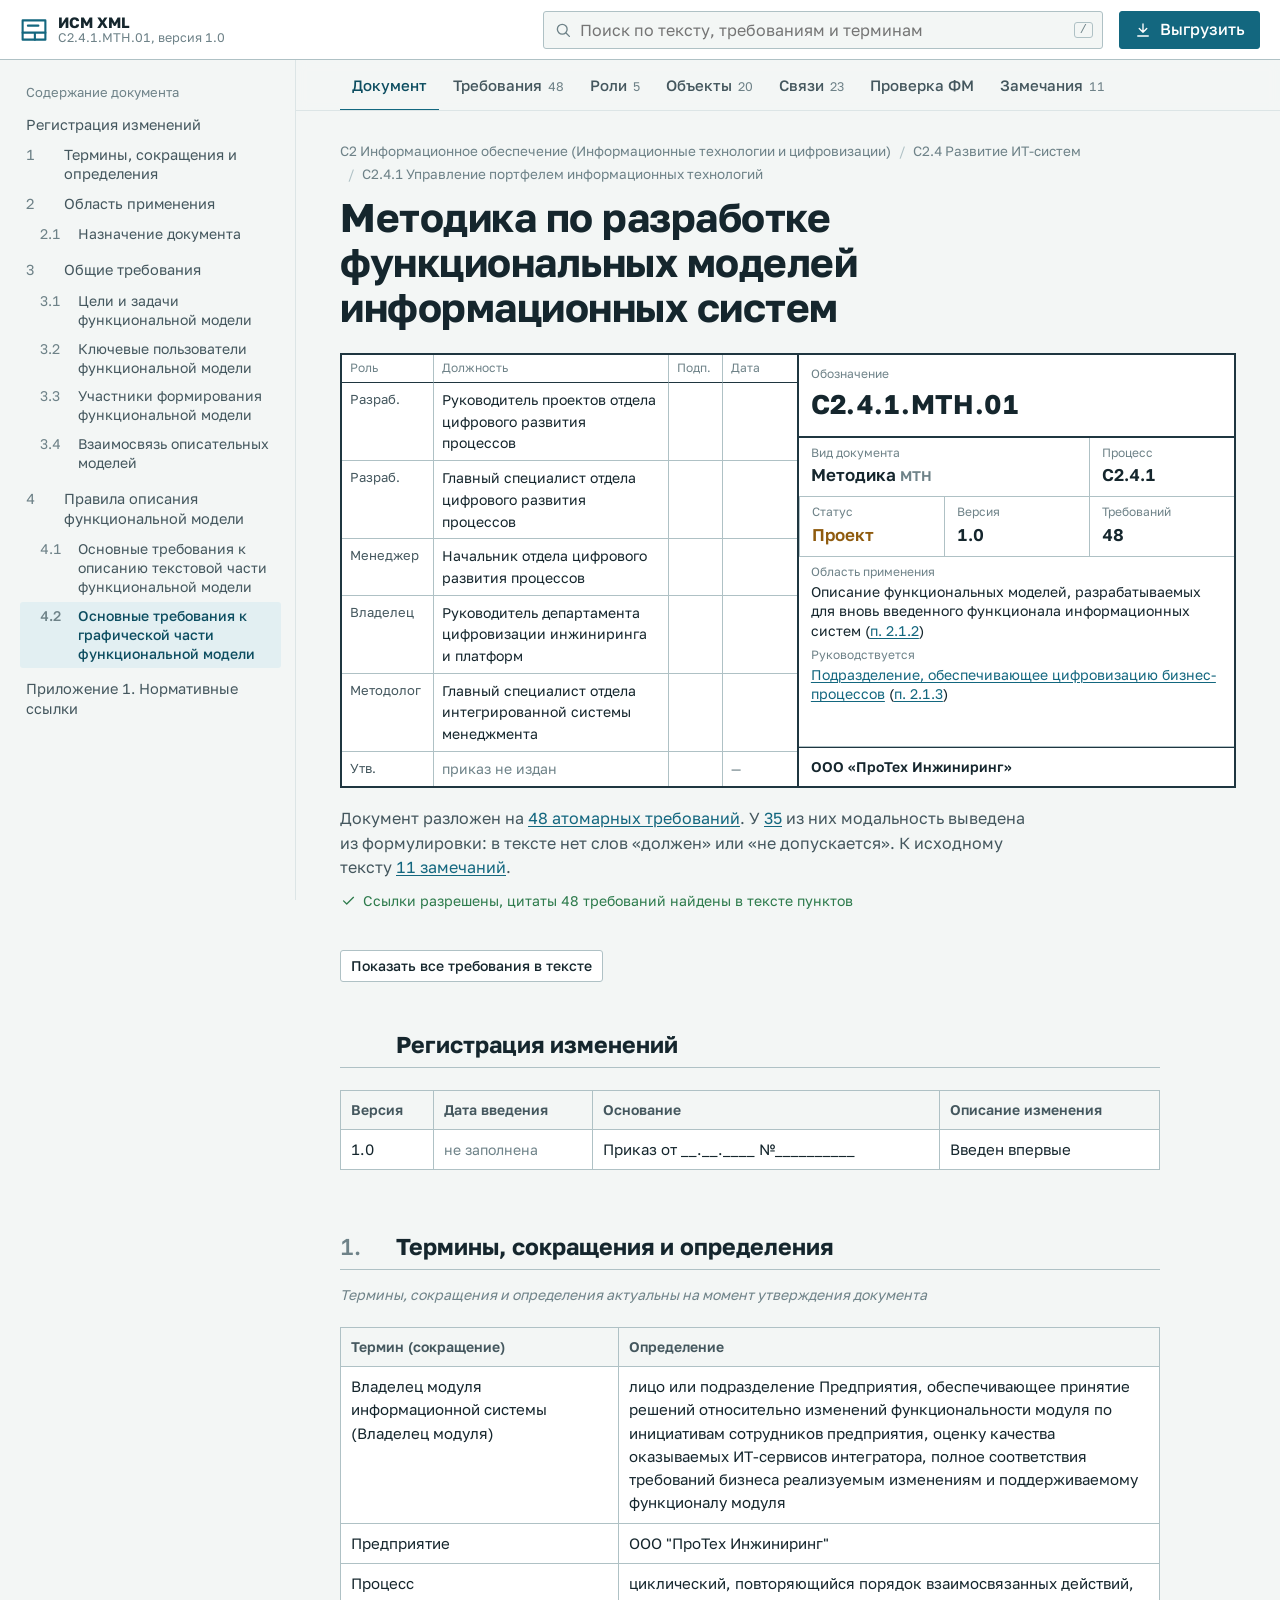
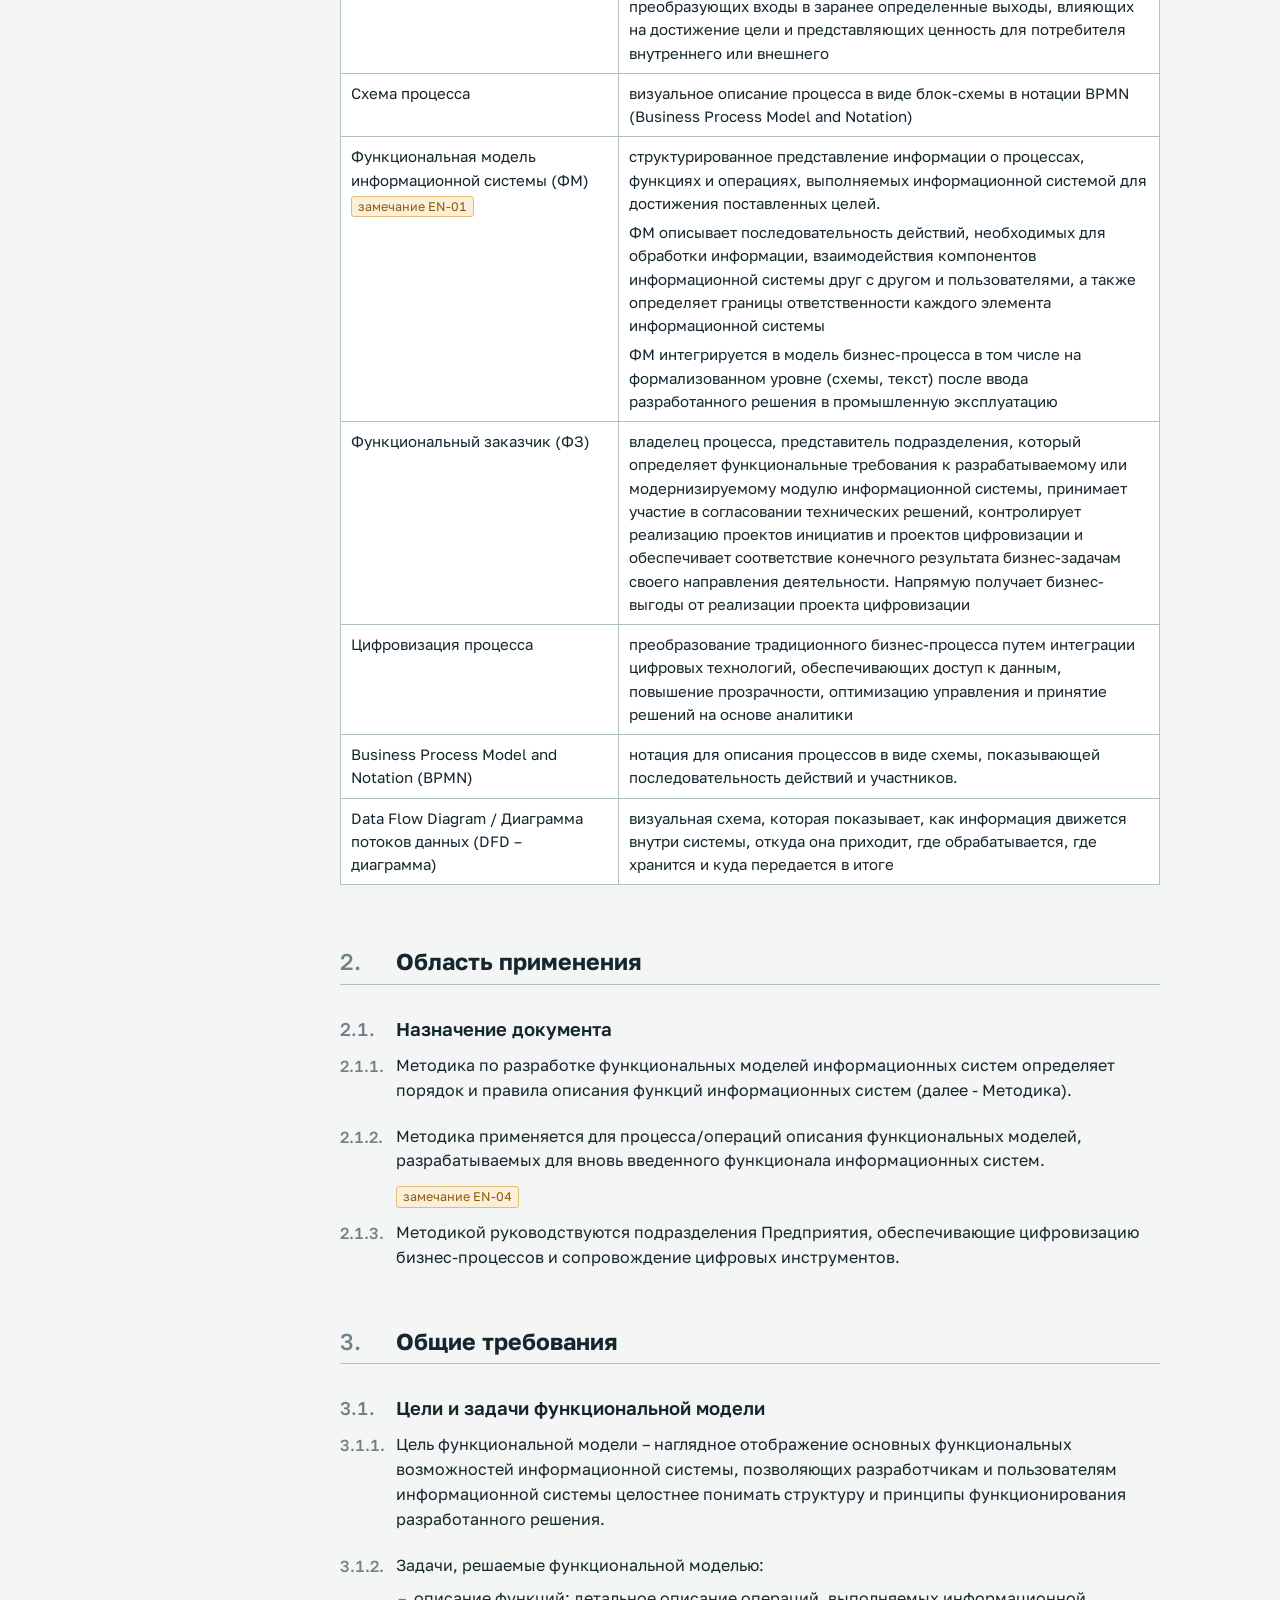
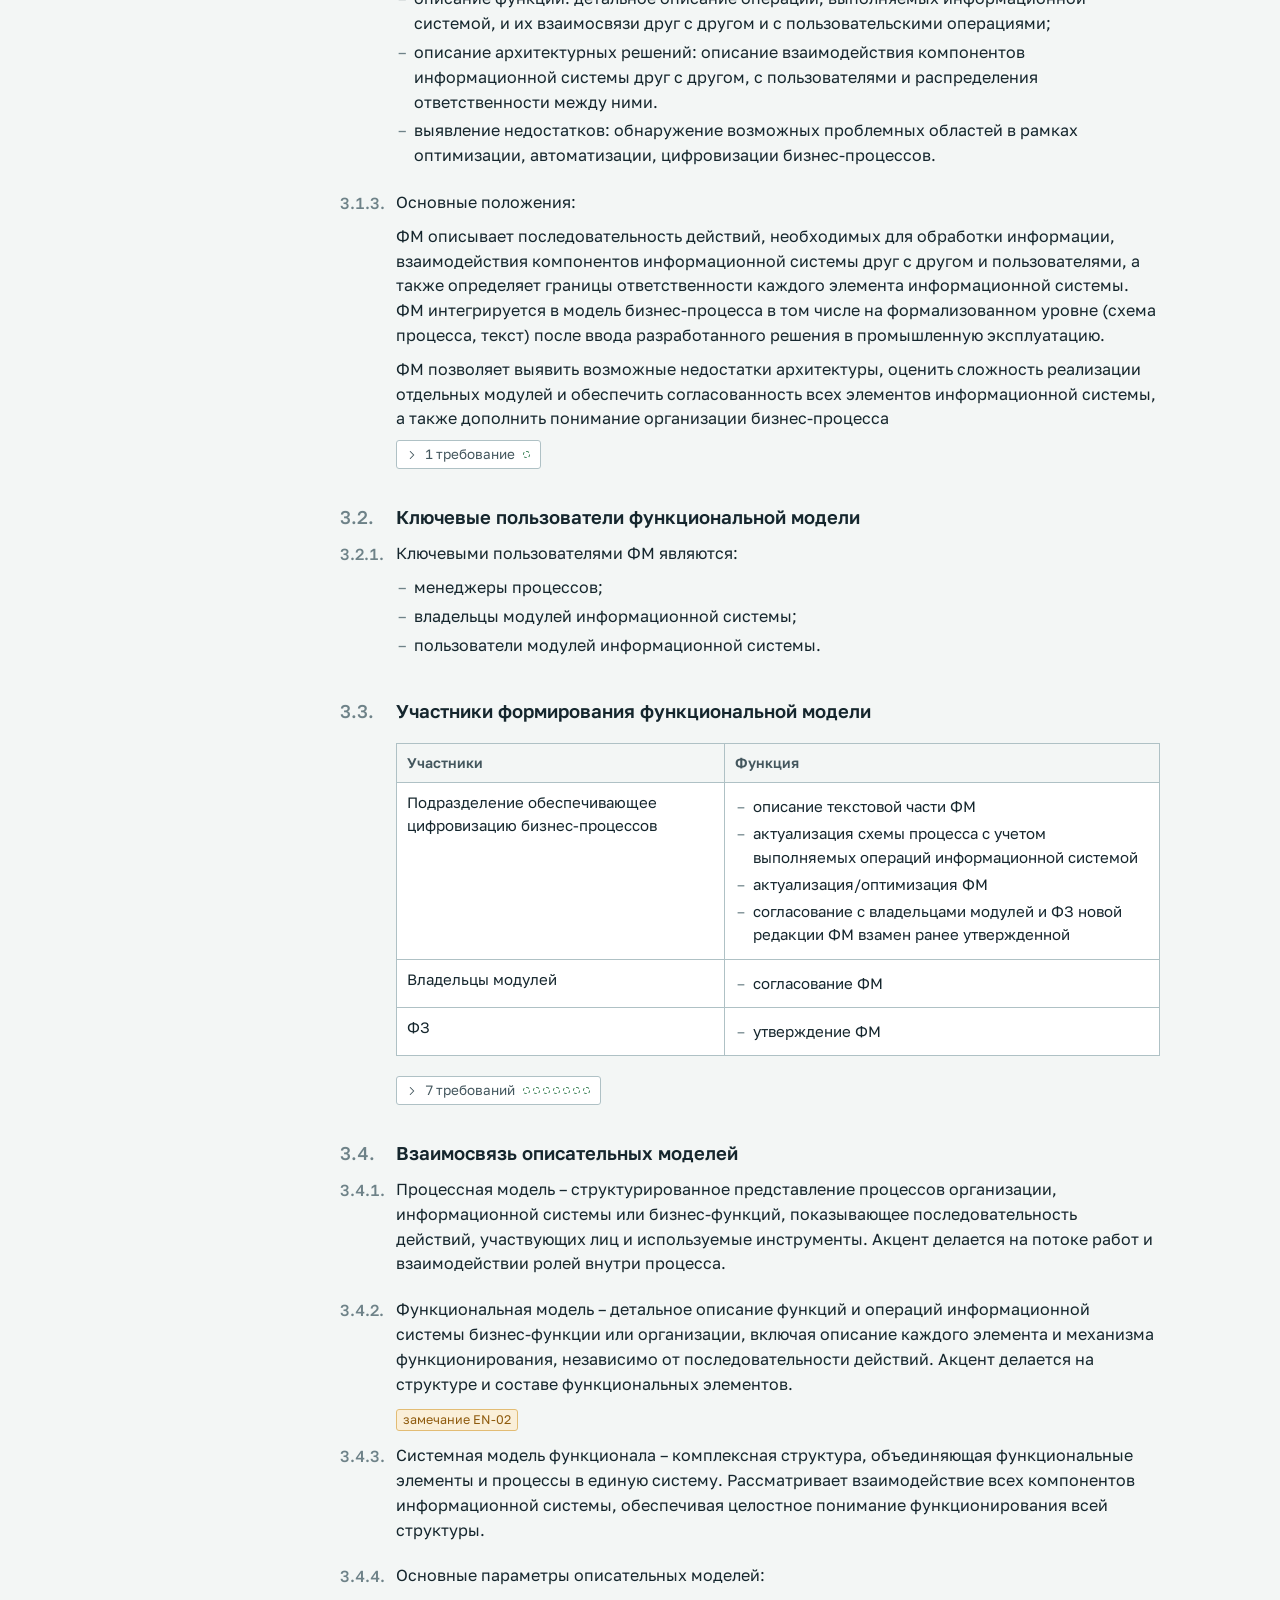
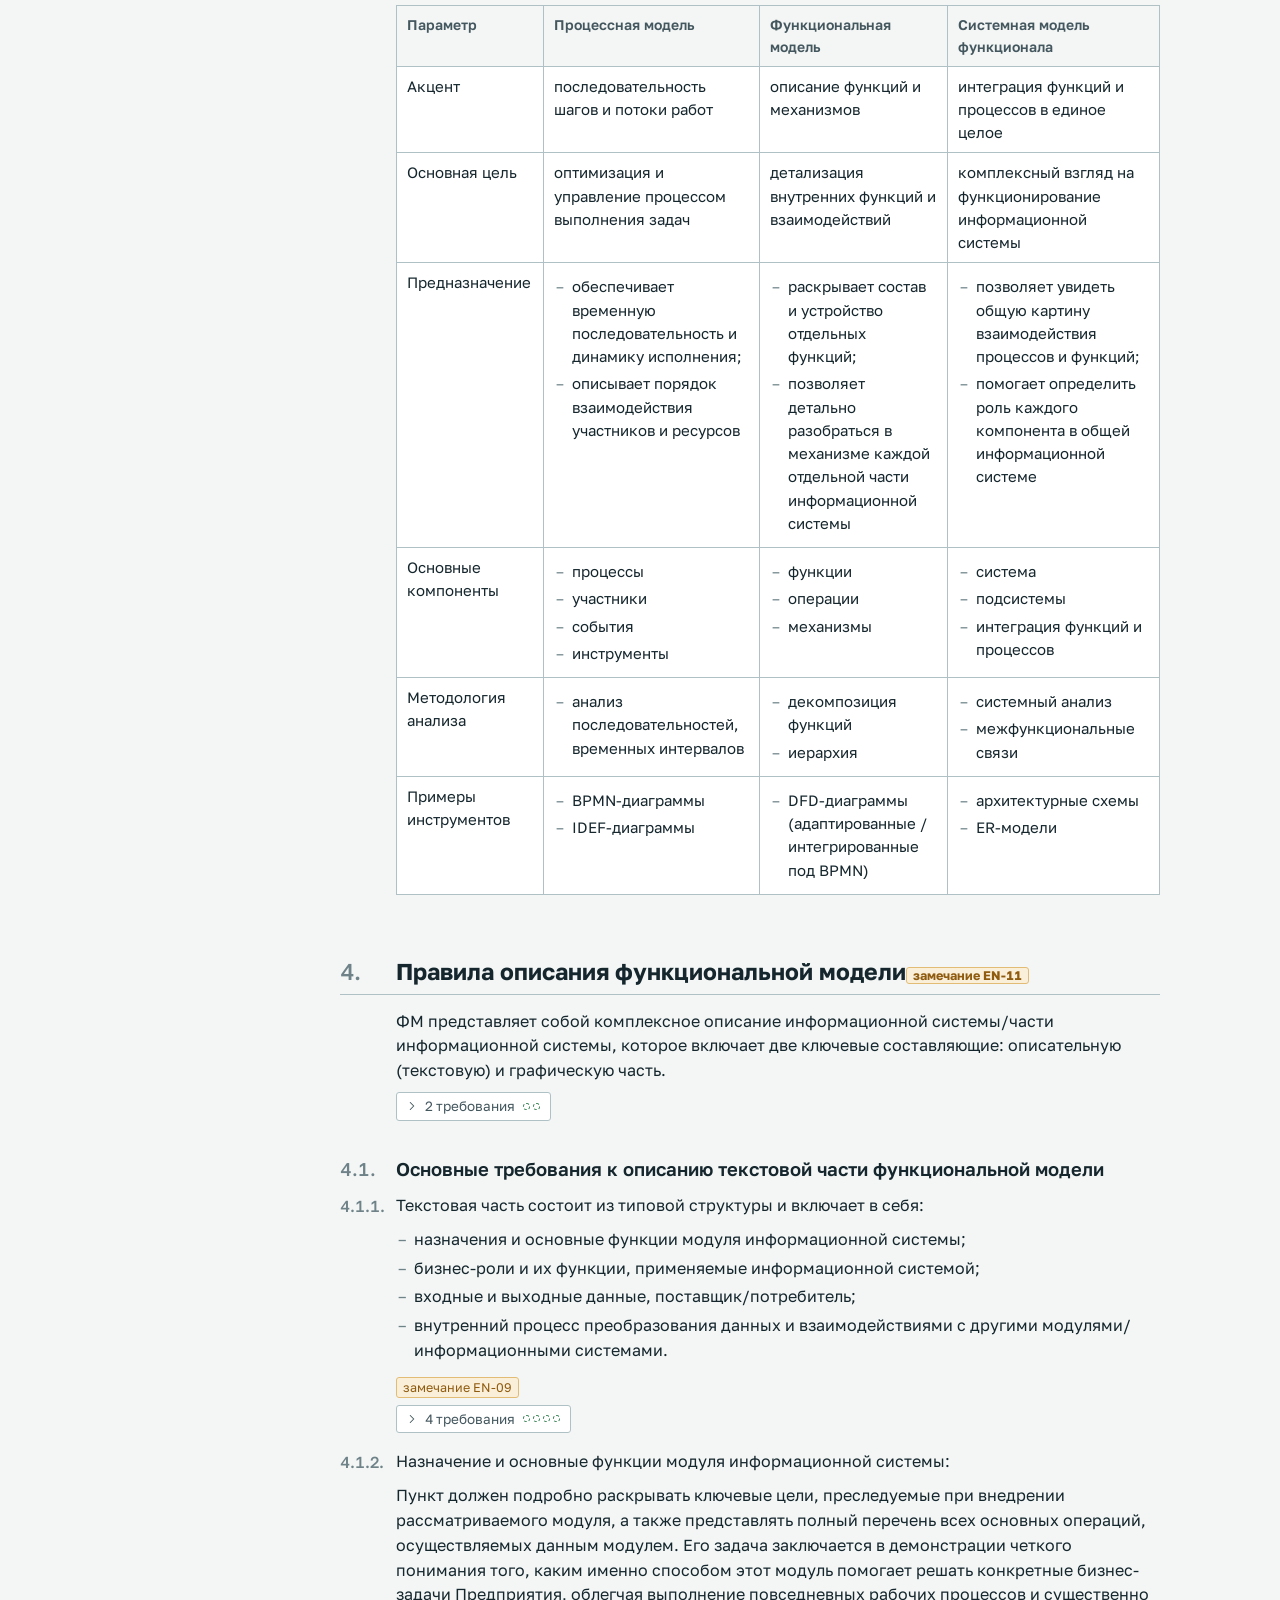
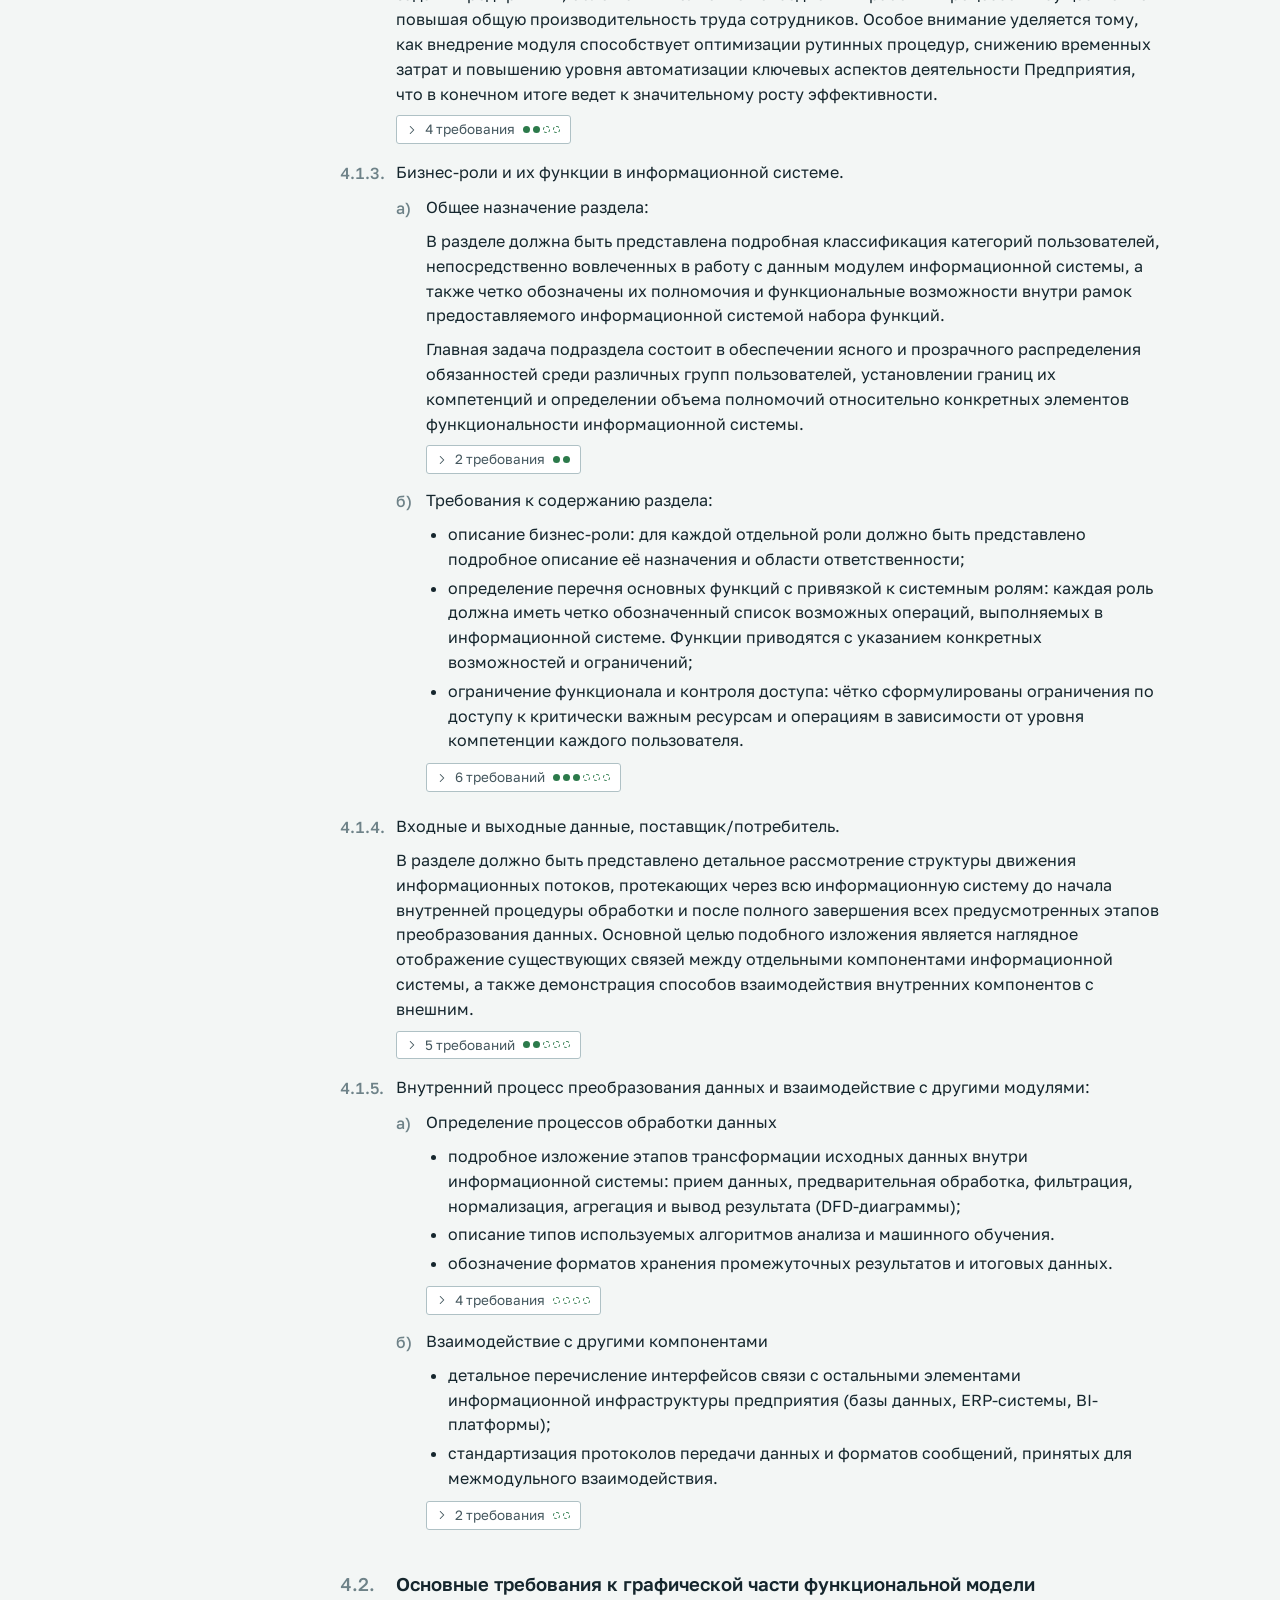
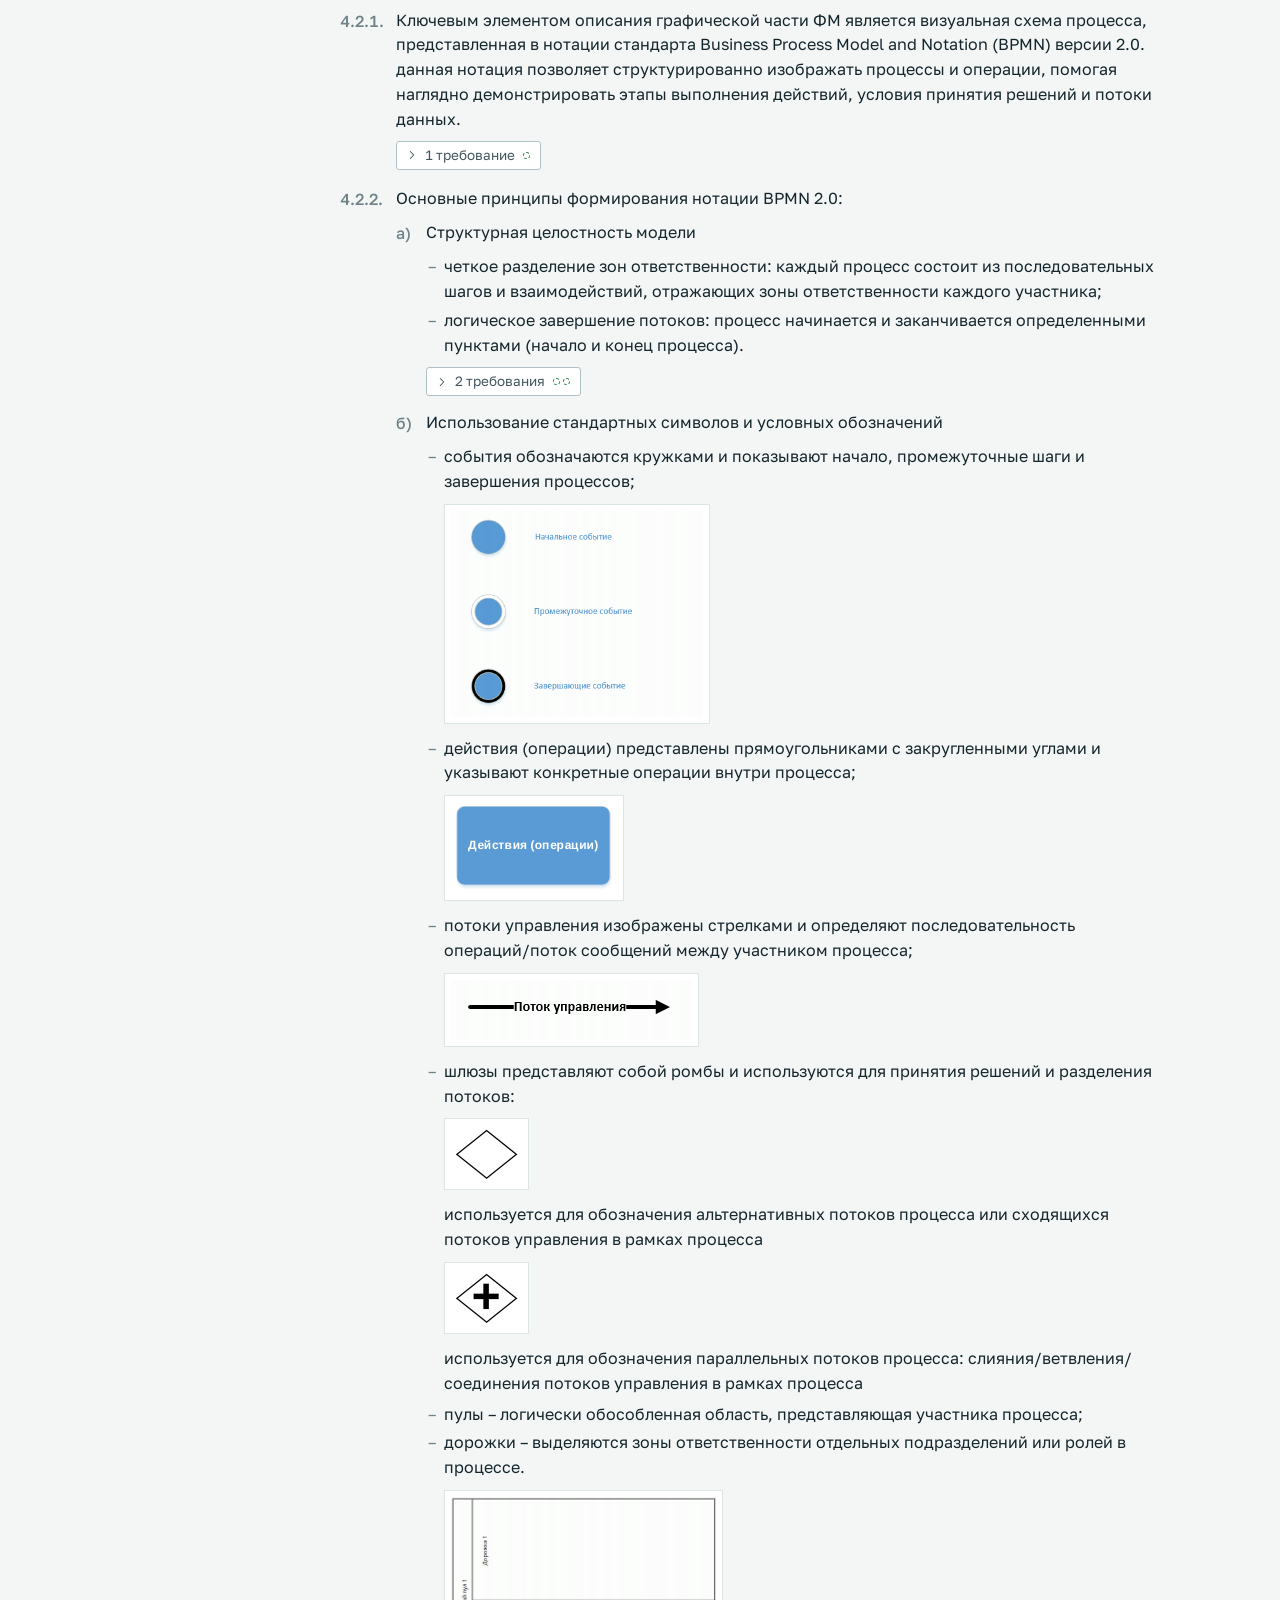
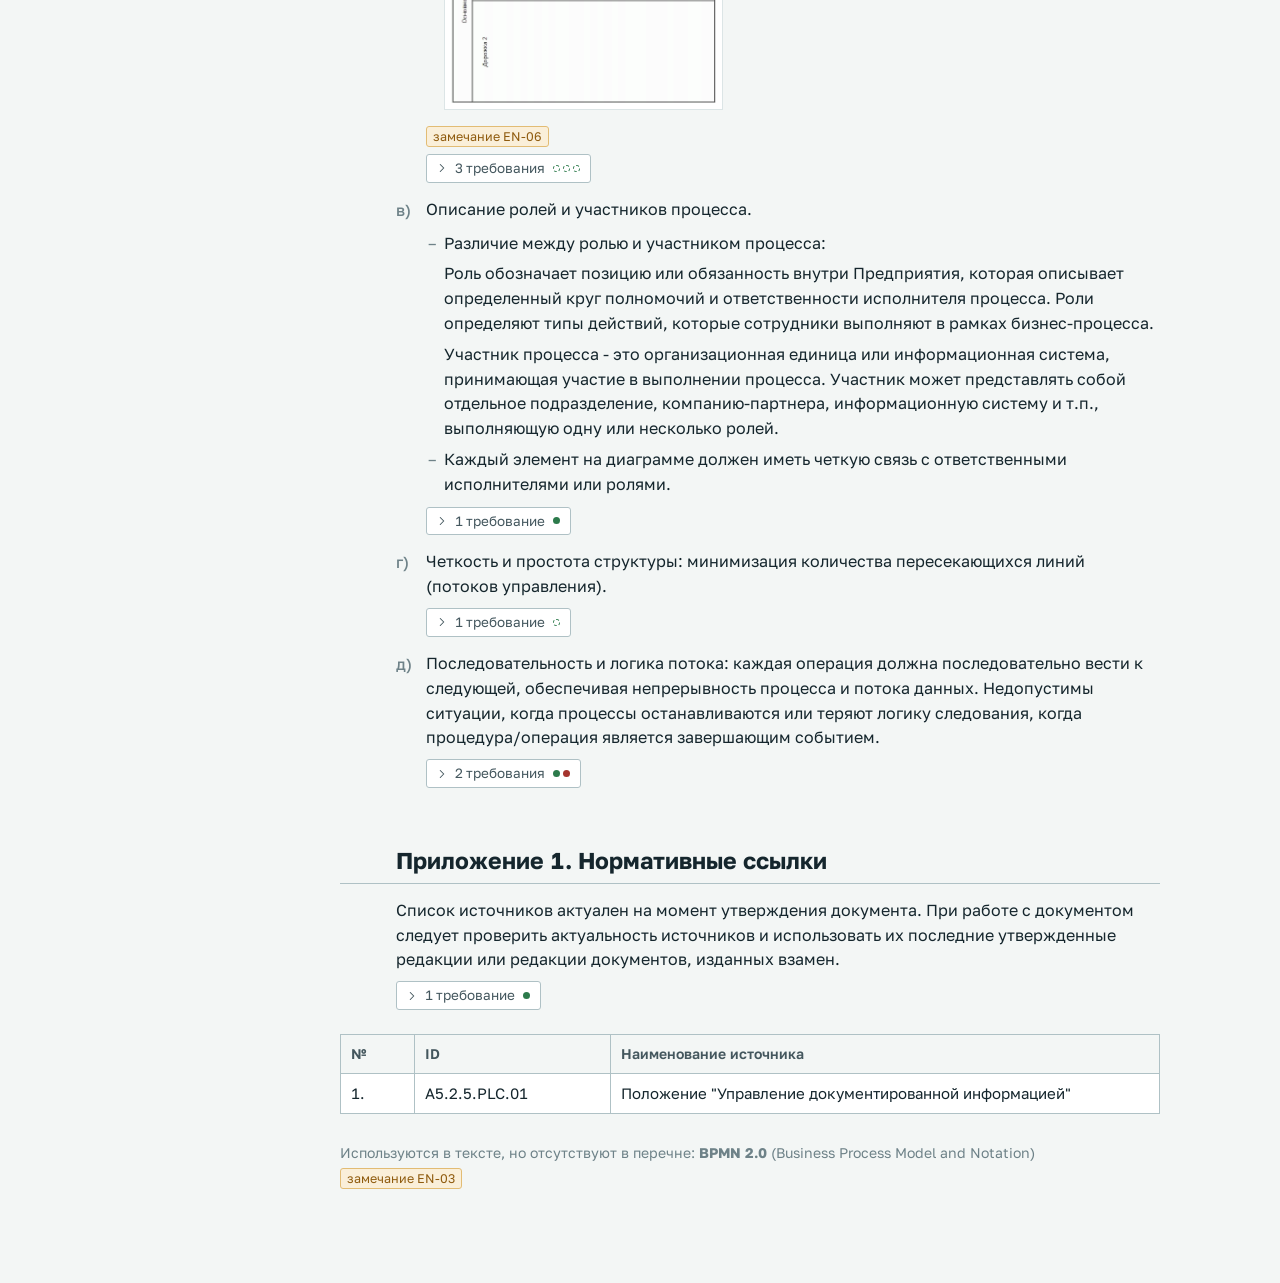
==== index.html @ 14ebbd16 "Веб-приложение для регламента C2.4.1.MTH.01 Приложение читает машиночитаемый XML ИСМ в браузере: тек" ====
<!doctype html>
<html lang="ru">
<head>
<meta charset="utf-8">
<meta name="viewport" content="width=device-width, initial-scale=1">
<title>ИСМ XML — машиночитаемые регламенты</title>
<meta name="description" content="Просмотр машиночитаемого регламента ИСМ: текст документа, атомарные требования, роли, объекты, проверка BPMN-схем и выгрузка XML и XSD.">
<link rel="icon" href="data:image/svg+xml,%3Csvg xmlns='http://www.w3.org/2000/svg' viewBox='0 0 32 32'%3E%3Crect x='3' y='5' width='26' height='22' fill='none' stroke='%2313677F' stroke-width='2.5'/%3E%3Cpath d='M3 19h26M17 19v8M9 11h12' stroke='%2313677F' stroke-width='2.5'/%3E%3C/svg%3E">
<link rel="preload" href="assets/fonts/golos-text-cyrillic-400-normal.woff2" as="font" type="font/woff2" crossorigin>
<link rel="stylesheet" href="assets/app.css">
</head>
<body>
<a class="skip" href="#main">К содержимому</a>

<header class="topbar">
  <button class="icon-btn nav-toggle" type="button" aria-controls="sidebar" aria-expanded="false" aria-label="Содержание">
    <svg viewBox="0 0 24 24" aria-hidden="true"><path d="M4 7h16M4 12h16M4 17h16"/></svg>
  </button>
  <a class="brand" href="#/doc" aria-label="На главную">
    <svg class="brand-mark" viewBox="0 0 32 32" aria-hidden="true"><rect x="3" y="5" width="26" height="22"/><path d="M3 19h26M17 19v8M9 11h12"/></svg>
    <span class="brand-text"><span class="brand-name">ИСМ XML</span><span class="brand-doc" id="brandDoc"></span></span>
  </a>

  <div class="search" role="search">
    <svg viewBox="0 0 24 24" aria-hidden="true"><circle cx="11" cy="11" r="6.5"/><path d="M16 16l4.5 4.5"/></svg>
    <input id="searchInput" type="search" placeholder="Поиск по тексту, требованиям и терминам" autocomplete="off" aria-label="Поиск" aria-controls="searchResults">
    <kbd class="search-kbd" aria-hidden="true">/</kbd>
    <div class="search-results" id="searchResults" role="listbox" hidden></div>
  </div>

  <div class="top-actions">
    <details class="menu" id="downloadMenu">
      <summary class="btn btn-primary">
        <svg viewBox="0 0 24 24" aria-hidden="true"><path d="M12 4v11M7 10l5 5 5-5M5 20h14"/></svg>
        <span>Выгрузить</span>
      </summary>
      <div class="menu-panel" role="menu">
        <button type="button" role="menuitem" data-dl="xml"><b>XML документа</b><span id="dlXmlName">машиночитаемый регламент</span></button>
        <button type="button" role="menuitem" data-dl="xsd"><b>XSD-схема</b><span>ism-regulation-v1.xsd, модель данных ИСМ</span></button>
        <button type="button" role="menuitem" data-dl="xsl"><b>XSLT-представление</b><span>ism-regulation-view.xsl, HTML из XML без приложения</span></button>
        <button type="button" role="menuitem" data-dl="csv"><b>Требования в Excel</b><span>CSV со всеми атомарными требованиями</span></button>
        <button type="button" role="menuitem" data-dl="zip"><b>Комплект одним архивом</b><span>XML, XSD, XSLT, рисунки и build.bat для Windows</span></button>
        <hr>
        <label class="menu-file" role="menuitem"><b>Открыть другой XML</b><span>файл ИСМ с вашего компьютера, в интернет не отправляется</span><input type="file" id="openXml" accept=".xml,application/xml,text/xml"></label>
      </div>
    </details>
  </div>
</header>

<div class="banner" id="banner" hidden></div>

<div class="layout">
  <aside class="sidebar" id="sidebar" aria-label="Содержание документа">
    <nav class="toc" id="toc"></nav>
  </aside>
  <div class="scrim" id="scrim" hidden></div>

  <main id="main" tabindex="-1">
    <nav class="tabs" id="tabs" aria-label="Разделы приложения"></nav>
    <div id="view" class="view" aria-live="polite">
      <div class="loading">Загружаю регламент…</div>
    </div>
  </main>
</div>

<div class="toast" id="toast" role="status" aria-live="polite" hidden></div>

<script src="assets/app.js"></script>
</body>
</html>
---- assets/app.css ----
/* ИСМ XML — веб-приложение для машиночитаемых регламентов.
   Визуальный язык — инженерный чертёж: тонкие линии, штамп документа, номера пунктов на полях. */

/* Golos Text (SIL OFL 1.1, assets/fonts/OFL.txt) — локальные файлы, без обращения к внешним серверам */
@font-face { font-family: 'Golos Text'; font-style: normal; font-weight: 400; font-display: swap; src: url(fonts/golos-text-cyrillic-400-normal.woff2) format('woff2'); unicode-range: U+0301,U+0400-045F,U+0490-0491,U+04B0-04B1,U+2116; }
@font-face { font-family: 'Golos Text'; font-style: normal; font-weight: 400; font-display: swap; src: url(fonts/golos-text-latin-400-normal.woff2) format('woff2'); unicode-range: U+0000-00FF,U+0131,U+0152-0153,U+02BB-02BC,U+02C6,U+02DA,U+02DC,U+0304,U+0308,U+0329,U+2000-206F,U+20AC,U+2122,U+2191,U+2193,U+2212,U+2215,U+FEFF,U+FFFD; }
@font-face { font-family: 'Golos Text'; font-style: normal; font-weight: 500; font-display: swap; src: url(fonts/golos-text-cyrillic-500-normal.woff2) format('woff2'); unicode-range: U+0301,U+0400-045F,U+0490-0491,U+04B0-04B1,U+2116; }
@font-face { font-family: 'Golos Text'; font-style: normal; font-weight: 500; font-display: swap; src: url(fonts/golos-text-latin-500-normal.woff2) format('woff2'); unicode-range: U+0000-00FF,U+0131,U+0152-0153,U+02BB-02BC,U+02C6,U+02DA,U+02DC,U+0304,U+0308,U+0329,U+2000-206F,U+20AC,U+2122,U+2191,U+2193,U+2212,U+2215,U+FEFF,U+FFFD; }
@font-face { font-family: 'Golos Text'; font-style: normal; font-weight: 600; font-display: swap; src: url(fonts/golos-text-cyrillic-600-normal.woff2) format('woff2'); unicode-range: U+0301,U+0400-045F,U+0490-0491,U+04B0-04B1,U+2116; }
@font-face { font-family: 'Golos Text'; font-style: normal; font-weight: 600; font-display: swap; src: url(fonts/golos-text-latin-600-normal.woff2) format('woff2'); unicode-range: U+0000-00FF,U+0131,U+0152-0153,U+02BB-02BC,U+02C6,U+02DA,U+02DC,U+0304,U+0308,U+0329,U+2000-206F,U+20AC,U+2122,U+2191,U+2193,U+2212,U+2215,U+FEFF,U+FFFD; }
@font-face { font-family: 'Golos Text'; font-style: normal; font-weight: 700; font-display: swap; src: url(fonts/golos-text-cyrillic-700-normal.woff2) format('woff2'); unicode-range: U+0301,U+0400-045F,U+0490-0491,U+04B0-04B1,U+2116; }
@font-face { font-family: 'Golos Text'; font-style: normal; font-weight: 700; font-display: swap; src: url(fonts/golos-text-latin-700-normal.woff2) format('woff2'); unicode-range: U+0000-00FF,U+0131,U+0152-0153,U+02BB-02BC,U+02C6,U+02DA,U+02DC,U+0304,U+0308,U+0329,U+2000-206F,U+20AC,U+2122,U+2191,U+2193,U+2212,U+2215,U+FEFF,U+FFFD; }

:root {
  --paper: #F3F6F5;
  --sheet: #FFFFFF;
  --ink: #15262D;
  --ink-2: #44575E;
  --ink-3: #6E8288;
  --rule: #AFC1C5;
  --rule-soft: #DCE5E6;
  --frame: #1F3640;
  --accent: #13677F;
  --accent-ink: #0C4D60;
  --accent-wash: #E2EFF2;
  --ok: #2C7A4B;   --ok-wash: #E3F1E8;
  --should: #3B5BA5; --should-wash: #E5EBF7;
  --bad: #A5342E;  --bad-wash: #F7E2E0;
  --warn: #8F5B0E; --warn-wash: #FAEFD9; --warn-line: #E2BC74;
  --shadow: 0 8px 28px rgba(16, 38, 46, .14);
  --radius: 3px;
  --top: 60px;
  --side: 296px;
  --font: "Golos Text", "Segoe UI", system-ui, -apple-system, Roboto, Arial, sans-serif;
  --mono: ui-monospace, "Cascadia Mono", Consolas, "Liberation Mono", monospace;
  color-scheme: light;
}

@media (prefers-color-scheme: dark) {
  :root {
    --paper: #0D191E;
    --sheet: #12222A;
    --ink: #E1EBED;
    --ink-2: #AFC1C6;
    --ink-3: #82979D;
    --rule: #3A5560;
    --rule-soft: #22383F;
    --frame: #9CB8C1;
    --accent: #62BCD3;
    --accent-ink: #94D5E6;
    --accent-wash: #163741;
    --ok: #74C493;   --ok-wash: #163024;
    --should: #9DB6EE; --should-wash: #1C2844;
    --bad: #EE8E86;  --bad-wash: #3B1D1B;
    --warn: #E6B765; --warn-wash: #33290F; --warn-line: #7A6022;
    --shadow: 0 10px 30px rgba(0, 0, 0, .45);
    color-scheme: dark;
  }
}

* { box-sizing: border-box; }
html { scroll-padding-top: calc(var(--top) + 64px); }
body {
  margin: 0;
  font-family: var(--font);
  font-size: 16px;
  line-height: 1.55;
  color: var(--ink);
  background: var(--paper);
  -webkit-font-smoothing: antialiased;
  font-variant-numeric: tabular-nums;
}
a { color: var(--accent); text-underline-offset: 2px; text-decoration-thickness: 1px; }
a:hover { color: var(--accent-ink); }
button, input, select { font: inherit; color: inherit; }
:focus-visible { outline: 2px solid var(--accent); outline-offset: 2px; }
code, .id { font-family: var(--mono); font-size: .8em; }
svg { stroke: currentColor; fill: none; stroke-width: 1.8; stroke-linecap: round; stroke-linejoin: round; }
.skip { position: absolute; left: -999px; top: 8px; background: var(--sheet); padding: 8px 12px; z-index: 100; }
.skip:focus { left: 8px; }
[hidden] { display: none !important; }

/* ---------- Верхняя панель ---------- */
.topbar {
  position: sticky; top: 0; z-index: 30;
  height: var(--top);
  display: flex; align-items: center; gap: 16px;
  padding: 0 20px;
  background: var(--sheet);
  border-bottom: 1px solid var(--rule);
}
.brand { display: flex; align-items: center; gap: 10px; text-decoration: none; color: var(--ink); min-width: 0; }
.brand-mark { width: 28px; height: 28px; stroke: var(--accent); stroke-width: 2.4; flex: none; }
.brand-text { display: flex; flex-direction: column; line-height: 1.15; min-width: 0; }
.brand-name { font-weight: 700; font-size: 15px; }
.brand-doc { font-size: 12.5px; color: var(--ink-3); white-space: nowrap; overflow: hidden; text-overflow: ellipsis; }
.icon-btn { display: none; border: 0; background: none; padding: 6px; border-radius: var(--radius); cursor: pointer; }
.icon-btn svg { width: 24px; height: 24px; }

.search { position: relative; flex: 1; max-width: 560px; margin-left: auto; }
.search > svg { position: absolute; left: 11px; top: 50%; width: 18px; height: 18px; transform: translateY(-50%); color: var(--ink-3); pointer-events: none; }
.search input {
  width: 100%; height: 38px; padding: 0 38px 0 36px;
  border: 1px solid var(--rule); border-radius: var(--radius);
  background: var(--paper);
}
.search input:focus { background: var(--sheet); border-color: var(--accent); outline: none; box-shadow: 0 0 0 3px var(--accent-wash); }
.search input:not(:placeholder-shown) ~ .search-kbd { display: none; }
.search-kbd { position: absolute; right: 10px; top: 50%; transform: translateY(-50%); font: 12px var(--mono); color: var(--ink-3); border: 1px solid var(--rule); border-radius: 3px; padding: 0 5px; }
.search-results {
  position: absolute; top: calc(100% + 6px); left: 0; right: 0;
  max-height: min(70vh, 560px); overflow: auto;
  background: var(--sheet); border: 1px solid var(--rule); border-radius: var(--radius);
  box-shadow: var(--shadow); padding: 6px 0;
}
.sr-group { font-size: 12.5px; color: var(--ink-3); padding: 8px 14px 4px; }
.sr-item { display: block; padding: 7px 14px; text-decoration: none; color: var(--ink); border-left: 3px solid transparent; }
.sr-item:hover, .sr-item[aria-selected="true"] { background: var(--accent-wash); border-left-color: var(--accent); }
.sr-item small { display: block; color: var(--ink-3); font-size: 12.5px; }
.sr-item mark { background: var(--warn-wash); color: inherit; padding: 0 1px; }
.sr-empty { padding: 12px 14px; color: var(--ink-3); }

.top-actions { display: flex; gap: 8px; }
.btn {
  display: inline-flex; align-items: center; gap: 8px;
  height: 38px; padding: 0 14px;
  border: 1px solid var(--rule); border-radius: var(--radius);
  background: var(--sheet); color: var(--ink); cursor: pointer; text-decoration: none; white-space: nowrap;
  font-weight: 500;
}
.btn:hover { border-color: var(--accent); color: var(--accent-ink); }
.btn svg { width: 18px; height: 18px; }
.btn-primary { background: var(--accent); border-color: var(--accent); color: #fff; }
.btn-primary:hover { background: var(--accent-ink); border-color: var(--accent-ink); color: #fff; }
@media (prefers-color-scheme: dark) { .btn-primary, .btn-primary:hover { color: #08181E; } }
.btn-sm { height: 32px; padding: 0 10px; font-size: 14px; }

.menu { position: relative; }
.menu > summary { list-style: none; }
.menu > summary::-webkit-details-marker { display: none; }
.menu-panel {
  position: absolute; right: 0; top: calc(100% + 6px); z-index: 40;
  width: 340px; padding: 6px;
  background: var(--sheet); border: 1px solid var(--rule); border-radius: var(--radius); box-shadow: var(--shadow);
}
.menu-panel button, .menu-file {
  display: block; width: 100%; text-align: left; border: 0; background: none;
  padding: 9px 10px; border-radius: var(--radius); cursor: pointer;
}
.menu-panel button:hover, .menu-file:hover, .menu-file:focus-within { background: var(--accent-wash); }
.menu-panel b { display: block; font-weight: 600; font-size: 15px; }
.menu-panel span { display: block; font-size: 13px; color: var(--ink-3); }
.menu-panel hr { border: 0; border-top: 1px solid var(--rule-soft); margin: 6px 4px; }
.menu-file input { position: absolute; width: 1px; height: 1px; opacity: 0; }

.banner { background: var(--warn-wash); border-bottom: 1px solid var(--warn-line); padding: 9px 20px; font-size: 14.5px; }
.banner button { border: 0; background: none; color: var(--accent); text-decoration: underline; cursor: pointer; padding: 0; }

/* ---------- Каркас ---------- */
.layout { display: grid; grid-template-columns: var(--side) minmax(0, 1fr); max-width: 1480px; margin: 0 auto; }
.sidebar {
  position: sticky; top: var(--top); align-self: start;
  height: calc(100vh - var(--top)); overflow: auto;
  border-right: 1px solid var(--rule-soft);
  padding: 22px 14px 40px 20px;
}
.scrim { display: none; }
main { min-width: 0; padding: 0 44px 80px; }
main:focus { outline: none; }

/* Оглавление */
.toc-title { font-size: 13px; color: var(--ink-3); margin: 0 0 8px 6px; }
.toc ol { list-style: none; margin: 0; padding: 0; }
.toc ol ol { margin: 2px 0 6px; }
.toc a {
  display: grid; grid-template-columns: 34px 1fr; gap: 4px;
  padding: 5px 6px; border-radius: var(--radius);
  font-size: 14.5px; line-height: 1.35; color: var(--ink-2); text-decoration: none;
}
.toc ol ol a { grid-template-columns: 34px 1fr; padding-left: 20px; font-size: 14px; }
.toc a:hover { background: var(--sheet); color: var(--ink); }
.toc a.active { color: var(--accent-ink); background: var(--accent-wash); font-weight: 500; }
.toc .n { color: var(--ink-3); }
.toc-sep { border-top: 1px solid var(--rule-soft); margin: 14px 6px; }
.toc-extra a { grid-template-columns: 1fr; }

/* Вкладки */
.tabs {
  position: sticky; top: var(--top); z-index: 20;
  display: flex; gap: 2px; overflow-x: auto; scrollbar-width: none;
  margin: 0 -44px; padding: 0 44px;
  background: color-mix(in srgb, var(--paper) 92%, transparent);
  backdrop-filter: blur(6px);
  border-bottom: 1px solid var(--rule-soft);
}
.tabs::-webkit-scrollbar { display: none; }
.tab {
  flex: none; display: flex; align-items: baseline; gap: 6px;
  padding: 14px 12px 12px; margin-bottom: -1px;
  color: var(--ink-2); text-decoration: none; font-weight: 500; font-size: 15px;
  border-bottom: 2px solid transparent;
}
.tab:hover { color: var(--ink); }
.tab[aria-current="page"] { color: var(--accent-ink); border-bottom-color: var(--accent); }
.tab .count { font-size: 12.5px; color: var(--ink-3); font-weight: 400; }

.view { padding-top: 30px; }
.loading, .empty { color: var(--ink-3); padding: 40px 0; }
.read { max-width: 800px; }
.wide { max-width: 1120px; }

/* ---------- Документ: титул и штамп ---------- */
.doc-head { max-width: 920px; margin-bottom: 34px; }
.process-path { margin: 0 0 10px; padding: 0; list-style: none; display: flex; flex-wrap: wrap; gap: 2px 0; font-size: 13.5px; color: var(--ink-3); }
.process-path li + li::before { content: "/"; margin: 0 8px; color: var(--rule); }
.doc-title { font-size: clamp(28px, 3.4vw, 40px); line-height: 1.12; font-weight: 650; letter-spacing: -.012em; margin: 0 0 24px; max-width: 24ch; text-wrap: balance; }

.stamp {
  display: grid; grid-template-columns: minmax(0, 1.05fr) minmax(0, 1fr);
  border: 2px solid var(--frame); background: var(--sheet);
  font-size: 14px;
}
.stamp-sign { display: grid; grid-template-columns: 92px minmax(0, 1fr) 54px 74px; border-right: 2px solid var(--frame); }
.stamp-sign > div { padding: 6px 8px; border-bottom: 1px solid var(--rule); border-right: 1px solid var(--rule); min-height: 34px; }
.stamp-sign > div:nth-child(4n) { border-right: 0; }
.stamp-sign > .h { font-size: 12px; color: var(--ink-3); min-height: 0; padding-top: 4px; padding-bottom: 4px; border-bottom: 1px solid var(--frame); }
.stamp-sign > .role { color: var(--ink-2); font-size: 13px; }
.stamp-sign > .last { border-bottom: 0; }
.stamp-sign .void { color: var(--ink-3); }
.stamp-main { display: grid; grid-template-columns: repeat(3, minmax(0, 1fr)); grid-template-rows: auto auto auto 1fr auto; }
.stamp-main > div { padding: 8px 12px; border-bottom: 1px solid var(--rule); }
.stamp-main .code { grid-column: 1 / -1; border-bottom: 2px solid var(--frame); font-size: clamp(20px, 2.4vw, 27px); font-weight: 650; letter-spacing: .01em; padding: 12px 12px 10px; }
.stamp-main .name { grid-column: 1 / -1; font-weight: 500; line-height: 1.35; }
.stamp-main .cell + .cell { border-left: 1px solid var(--rule); }
.stamp-main .scope { grid-column: 1 / -1; font-size: 14px; line-height: 1.4; }
.stamp-main .scope p { margin: 0 0 8px; }
.stamp-main .scope p:last-child { margin-bottom: 0; }
.stamp-main .org { grid-column: 1 / -1; border-bottom: 0; border-top: 1px solid var(--frame); font-weight: 600; display: flex; align-items: flex-end; }
.stamp label, .stamp .lbl { display: block; font-size: 12px; font-weight: 400; letter-spacing: 0; color: var(--ink-3); line-height: 1.2; margin-bottom: 2px; }
.stamp .val { font-weight: 600; font-size: 17px; }
.status-draft { color: var(--warn); }
.status-effective { color: var(--ok); }

.summary { margin: 18px 0 0; color: var(--ink-2); max-width: 70ch; }
.summary a { white-space: nowrap; }
.integrity { display: inline-flex; align-items: center; gap: 6px; margin-top: 10px; font-size: 14px; color: var(--ok); }
.integrity svg { width: 17px; height: 17px; }
.integrity.bad { color: var(--bad); }
.integrity-list { margin: 6px 0 0; color: var(--bad); font-size: 14px; }


/* Разделы и пункты */
.doc-section { max-width: 820px; }
.doc-section > h2 { font-size: 23px; line-height: 1.25; font-weight: 650; margin: 48px 0 14px; padding-bottom: 8px; border-bottom: 1px solid var(--rule); display: grid; grid-template-columns: 56px 1fr; }
.doc-section h3 { font-size: 18.5px; line-height: 1.3; font-weight: 600; margin: 32px 0 10px; display: grid; grid-template-columns: 56px 1fr; }
.doc-section h2 .n, .doc-section h3 .n { color: var(--ink-3); font-weight: 500; }

.clause { display: grid; grid-template-columns: 56px minmax(0, 1fr); gap: 0; margin: 12px 0; position: relative; }
.clause .clause { grid-template-columns: 30px minmax(0, 1fr); margin: 10px 0 6px; }
.cl-num { color: var(--ink-3); font-weight: 500; padding-top: 1px; }
.cl-num a { color: inherit; text-decoration: none; }
.cl-num a:hover { color: var(--accent); }
.cl-body { min-width: 0; }
.cl-body > .txt > :first-child { margin-top: 0; }
.txt p { margin: 0 0 9px; }
.txt ul { margin: 4px 0 10px; padding-left: 22px; }
.txt li { margin: 4px 0; }
.txt li p { margin: 6px 0; }
.txt ul.dash { list-style: none; padding-left: 18px; }
.txt ul.dash > li { position: relative; }
.txt ul.dash > li::before { content: "–"; position: absolute; left: -16px; color: var(--ink-3); }
.clause:target > .cl-body, .flash > .cl-body { animation: flash 1.6s ease-out; }
@keyframes flash { from { background: var(--warn-wash); } to { background: transparent; } }

figure { margin: 10px 0 12px; }
figure.missing { color: var(--ink-3); font-size: 14px; }
.bad-ref { color: var(--bad); }
figure img { display: block; max-width: 100%; max-height: 220px; height: auto; border: 1px solid var(--rule-soft); background: #fff; padding: 6px; }

table.grid { width: 100%; border-collapse: collapse; margin: 8px 0 14px; font-size: 15px; background: var(--sheet); }
table.grid th, table.grid td { border: 1px solid var(--rule); padding: 8px 10px; text-align: left; vertical-align: top; }
table.grid th { font-weight: 600; font-size: 14px; color: var(--ink-2); background: var(--paper); }
table.grid ul { margin: 0; }
.table-wrap { overflow-x: auto; }

.flag {
  display: inline-flex; align-items: center; gap: 4px; margin: 4px 6px 0 0;
  font-size: 12.5px; color: var(--warn); text-decoration: none;
  border: 1px solid var(--warn-line); background: var(--warn-wash); border-radius: var(--radius); padding: 0 6px;
}
.flag:hover { color: var(--warn); filter: brightness(.97); }

/* Блок требований под пунктом */
.atoms { margin: 6px 0 4px; }
.atoms-toggle {
  display: inline-flex; align-items: center; gap: 6px;
  border: 1px solid var(--rule); background: var(--sheet); border-radius: var(--radius);
  padding: 3px 10px 3px 8px; font-size: 13.5px; color: var(--ink-2); cursor: pointer;
}
.atoms-toggle:hover { border-color: var(--accent); color: var(--accent-ink); }
.atoms-toggle svg { width: 14px; height: 14px; transition: transform .15s; }
.atoms-toggle[aria-expanded="true"] svg { transform: rotate(90deg); }
.atoms-toggle .dots { display: inline-flex; gap: 3px; margin-left: 2px; }
.atoms-toggle .dot { width: 7px; height: 7px; border-radius: 50%; background: var(--ok); }
.atoms-toggle .dot.should { background: var(--should); }
.atoms-toggle .dot.shall-not { background: var(--bad); }
.atoms-toggle .dot.implicit { background: transparent; border: 1.5px dashed var(--ok); }
.atoms-list { margin-top: 8px; border: 1px solid var(--rule-soft); background: var(--sheet); }

/* Атомарное требование */
.req { border-left: 3px solid var(--ok); padding: 10px 14px 10px 13px; }
.req + .req { border-top: 1px solid var(--rule-soft); }
.req.should { border-left-color: var(--should); }
.req.shall-not { border-left-color: var(--bad); }
.req-top { display: flex; flex-wrap: wrap; align-items: center; gap: 6px 8px; margin-bottom: 4px; }
.req-stmt { font-weight: 550; line-height: 1.45; }
.req-meta { display: grid; grid-template-columns: 112px minmax(0, 1fr); gap: 2px 10px; margin: 8px 0 0; font-size: 14px; }
.req-meta dt { color: var(--ink-3); }
.req-meta dd { margin: 0; color: var(--ink-2); }
.req-id { font-family: var(--mono); font-size: 12px; color: var(--ink-3); }
.req-actions { display: flex; flex-wrap: wrap; gap: 6px 14px; margin-top: 8px; font-size: 13.5px; }
.req-actions button, .req-actions a { border: 0; background: none; padding: 0; color: var(--accent); cursor: pointer; text-decoration: none; }
.req-actions button:hover, .req-actions a:hover { text-decoration: underline; }
.quote { margin: 8px 0 0; padding: 6px 10px; border-left: 2px solid var(--rule); color: var(--ink-2); font-size: 14px; background: var(--paper); }
details.xpath { margin-top: 4px; }
details.xpath summary { cursor: pointer; color: var(--ink-3); font-size: 13px; }
details.xpath code { display: block; white-space: pre-wrap; word-break: break-all; margin-top: 4px; padding: 8px; background: var(--paper); border: 1px solid var(--rule-soft); font-size: 12px; }

.chip { display: inline-flex; align-items: center; gap: 4px; font-size: 12.5px; line-height: 1.5; padding: 0 7px; border-radius: var(--radius); border: 1px solid transparent; white-space: nowrap; }
.chip.shall { background: var(--ok-wash); color: var(--ok); }
.chip.should { background: var(--should-wash); color: var(--should); }
.chip.shall-not { background: var(--bad-wash); color: var(--bad); }
.chip.implicit { border: 1px dashed var(--warn-line); color: var(--warn); }
.chip.verbatim { border: 1px solid var(--rule); color: var(--ink-2); }
.chip.kind { background: var(--paper); color: var(--ink-2); }
.chip.auto { background: var(--accent-wash); color: var(--accent-ink); }

/* ---------- Требования: фильтры ---------- */
.page-head { display: flex; flex-wrap: wrap; align-items: end; justify-content: space-between; gap: 12px 24px; margin-bottom: 18px; max-width: 1120px; }
.page-head h1 { font-size: 28px; line-height: 1.2; font-weight: 650; margin: 0; }
.page-head p { margin: 4px 0 0; color: var(--ink-2); max-width: 70ch; }
.filters { display: grid; grid-template-columns: minmax(0, 1fr); gap: 12px; padding: 14px 16px; background: var(--sheet); border: 1px solid var(--rule-soft); max-width: 1120px; }
.f-row { display: flex; flex-wrap: wrap; gap: 10px 18px; align-items: center; }
.f-group { display: flex; flex-wrap: wrap; align-items: center; gap: 6px; }
.f-label { font-size: 13px; color: var(--ink-3); margin-right: 2px; }
.seg { display: inline-flex; border: 1px solid var(--rule); border-radius: var(--radius); overflow: hidden; }
.seg button { border: 0; background: var(--sheet); padding: 4px 10px; font-size: 14px; cursor: pointer; color: var(--ink-2); }
.seg button + button { border-left: 1px solid var(--rule); }
.seg button[aria-pressed="true"] { background: var(--accent); color: #fff; }
@media (prefers-color-scheme: dark) { .seg button[aria-pressed="true"] { color: #08181E; } }
.filters select { width: 230px; }
.filters select, .filters input[type="search"] { height: 34px; border: 1px solid var(--rule); border-radius: var(--radius); background: var(--paper); padding: 0 8px; max-width: 100%; }
.filters input[type="search"] { flex: 1; min-width: 200px; }
.result-line { display: flex; flex-wrap: wrap; justify-content: space-between; align-items: center; gap: 8px; margin: 16px 0 8px; max-width: 1120px; color: var(--ink-2); font-size: 14.5px; }
.req-table { max-width: 1120px; background: var(--sheet); border: 1px solid var(--rule-soft); }
.req-row { display: grid; grid-template-columns: 104px minmax(0, 1fr); gap: 4px 16px; padding: 12px 16px 12px 13px; border-left: 3px solid var(--ok); }
.req-row + .req-row { border-top: 1px solid var(--rule-soft); }
.req-row.should { border-left-color: var(--should); }
.req-row.shall-not { border-left-color: var(--bad); }
.req-row .where { font-size: 14px; color: var(--ink-3); }
.req-row .where a { color: var(--ink-2); }
.req-row .chips { display: flex; flex-wrap: wrap; gap: 4px; margin-bottom: 4px; }
.req-row .line { font-size: 14px; color: var(--ink-2); margin-top: 3px; }
.req-row .more { grid-column: 2; }
.req-row.open { background: color-mix(in srgb, var(--accent-wash) 40%, var(--sheet)); }
.link-btn { border: 0; background: none; padding: 0; color: var(--accent); cursor: pointer; font-size: 14px; }
.link-btn:hover { text-decoration: underline; }

/* ---------- Роли, объекты, связи ---------- */
.matrix th, .matrix td { text-align: left; }
.matrix td.mark { color: var(--ink-2); font-size: 14px; }
.matrix td.mark b { color: var(--ink); font-weight: 600; }
.matrix th.rowh { font-weight: 600; color: var(--ink); background: var(--sheet); min-width: 200px; }
.block { max-width: 1120px; margin: 28px 0; }
.block h2 { font-size: 21px; font-weight: 650; margin: 0 0 10px; }
.block > p.lead { margin: 0 0 12px; color: var(--ink-2); max-width: 75ch; }
.cards { display: grid; grid-template-columns: repeat(auto-fill, minmax(320px, 1fr)); gap: 0; border-top: 1px solid var(--rule-soft); border-left: 1px solid var(--rule-soft); background: var(--sheet); }
.card { padding: 14px 16px; border-right: 1px solid var(--rule-soft); border-bottom: 1px solid var(--rule-soft); }
.card h3 { font-size: 16.5px; margin: 0 0 2px; font-weight: 600; }
.card .alias { font-size: 13.5px; color: var(--ink-3); margin: 0 0 8px; }
.card ul { margin: 6px 0 0; padding-left: 18px; font-size: 14.5px; }
.card li { margin: 3px 0; }
.card .muted, .muted { color: var(--ink-3); font-size: 14px; }
.codes { display: flex; flex-wrap: wrap; gap: 4px; margin-top: 6px; }
.codes code { background: var(--paper); border: 1px solid var(--rule-soft); padding: 0 5px; border-radius: 3px; }

/* ---------- Замечания ---------- */
.note { max-width: 860px; border-left: 3px solid var(--warn-line); background: var(--sheet); padding: 12px 16px; margin: 12px 0; }
.note-head { display: flex; flex-wrap: wrap; gap: 6px 10px; align-items: baseline; font-size: 13.5px; color: var(--ink-3); margin-bottom: 4px; }
.note-head b { color: var(--warn); font-weight: 600; }
.note p { margin: 0; }

/* ---------- Проверка ФМ ---------- */
.drop {
  max-width: 860px; display: grid; place-items: center; text-align: center; gap: 6px;
  padding: 30px 20px; border: 2px dashed var(--rule); background: var(--sheet); border-radius: var(--radius); cursor: pointer;
}
.drop.over { border-color: var(--accent); background: var(--accent-wash); }
.drop svg { width: 34px; height: 34px; color: var(--accent); stroke-width: 1.6; }
.drop b { font-size: 16.5px; }
.drop input { position: absolute; width: 1px; height: 1px; opacity: 0; }
.samples { margin: 10px 0 0; font-size: 14.5px; color: var(--ink-2); }
.check-res { max-width: 860px; margin-top: 18px; }
.check-sum { font-weight: 600; margin-bottom: 8px; }
.check-item { display: grid; grid-template-columns: 28px minmax(0, 1fr); gap: 4px 10px; padding: 12px 0; border-top: 1px solid var(--rule-soft); }
.check-item .ico { width: 24px; height: 24px; border-radius: 50%; display: grid; place-items: center; }
.check-item .ico svg { width: 15px; height: 15px; stroke-width: 2.6; }
.check-item.pass .ico { background: var(--ok-wash); color: var(--ok); }
.check-item.fail .ico { background: var(--bad-wash); color: var(--bad); }
.check-item ul { margin: 6px 0 0; padding-left: 18px; font-size: 14.5px; }
.check-item code { background: var(--paper); padding: 0 4px; border-radius: 3px; }

.progress { height: 6px; background: var(--rule-soft); max-width: 860px; margin: 8px 0 4px; }
.progress span { display: block; height: 100%; background: var(--ok); transition: width .2s; }
.checklist { max-width: 860px; }
.cl-group { margin: 18px 0 6px; font-weight: 600; font-size: 15px; }
.cl-item { display: grid; grid-template-columns: 26px minmax(0, 1fr); gap: 8px; padding: 8px 0; border-top: 1px solid var(--rule-soft); cursor: pointer; }
.cl-item input { width: 18px; height: 18px; margin: 3px 0 0; accent-color: var(--ok); }
.cl-item.done .t { color: var(--ink-3); text-decoration: line-through; text-decoration-color: var(--rule); }
.cl-item small { display: block; color: var(--ink-3); }

/* ---------- Toast ---------- */
.toast {
  position: fixed; left: 50%; bottom: 22px; transform: translateX(-50%); z-index: 60;
  background: var(--ink); color: var(--paper); padding: 9px 16px; border-radius: var(--radius); box-shadow: var(--shadow); font-size: 14.5px;
}

/* ---------- Адаптивность ---------- */
@media (max-width: 1020px) {
  :root { --side: 0px; }
  .layout { grid-template-columns: minmax(0, 1fr); }
  .icon-btn { display: inline-flex; }
  .sidebar {
    position: fixed; top: var(--top); left: 0; bottom: 0; z-index: 35; height: auto;
    width: min(320px, 86vw); background: var(--paper); border-right: 1px solid var(--rule);
    transform: translateX(-102%); transition: transform .2s ease;
  }
  body.nav-open .sidebar { transform: none; box-shadow: var(--shadow); }
  body.nav-open .scrim { display: block; position: fixed; inset: var(--top) 0 0 0; background: rgba(10, 25, 30, .35); z-index: 34; }
  main { padding: 0 24px 60px; }
  .tabs { margin: 0 -24px; padding: 0 24px; }
}
@media (max-width: 720px) {
  body { font-size: 15.5px; }
  .topbar { gap: 8px; padding: 0 10px; }
  .brand-text { display: none; }
  .search-kbd { display: none; }
  .btn-primary span { display: none; }
  .btn-primary { padding: 0 10px; }
  main { padding: 0 16px 60px; }
  .tabs { margin: 0 -16px; padding: 0 16px; }
  .tab { padding: 12px 9px 10px; font-size: 14.5px; }
  .stamp { grid-template-columns: minmax(0, 1fr); }
  .stamp-main { order: -1; border-bottom: 2px solid var(--frame); }
  .stamp-sign { border-right: 0; grid-template-columns: 78px minmax(0, 1fr) 42px 64px; }
  .clause { grid-template-columns: 44px minmax(0, 1fr); }
  .clause .clause { grid-template-columns: 24px minmax(0, 1fr); }
  .doc-section > h2, .doc-section h3 { grid-template-columns: 44px 1fr; }
  .req-meta { grid-template-columns: minmax(0, 1fr); }
  .req-meta dd { margin-bottom: 4px; }
  .req-row { grid-template-columns: minmax(0, 1fr); }
  .req-row .more { grid-column: 1; }
  .filters { padding: 12px; }
  .f-group { width: 100%; }
  .seg { display: flex; width: 100%; }
  .seg button { flex: 1 1 auto; padding: 5px 6px; font-size: 13.5px; }
  .filters select { flex: 1 1 0; width: 0; min-width: 0; }
  .f-row { flex-wrap: wrap; min-width: 0; }
  .filters input[type="search"] { min-width: 0; }
  .menu-panel { position: fixed; left: 10px; right: 10px; top: calc(var(--top) + 4px); width: auto; }
  .search-results { position: fixed; left: 10px; right: 10px; top: calc(var(--top) + 4px); }
  .cards { grid-template-columns: minmax(0, 1fr); }
}

@media (prefers-reduced-motion: reduce) {
  *, *::before, *::after { animation: none !important; transition: none !important; }
}

@media print {
  .topbar, .sidebar, .tabs, .atoms, .req-actions, .banner, .toast { display: none !important; }
  .layout { display: block; }
  main { padding: 0; }
  body { background: #fff; }
}
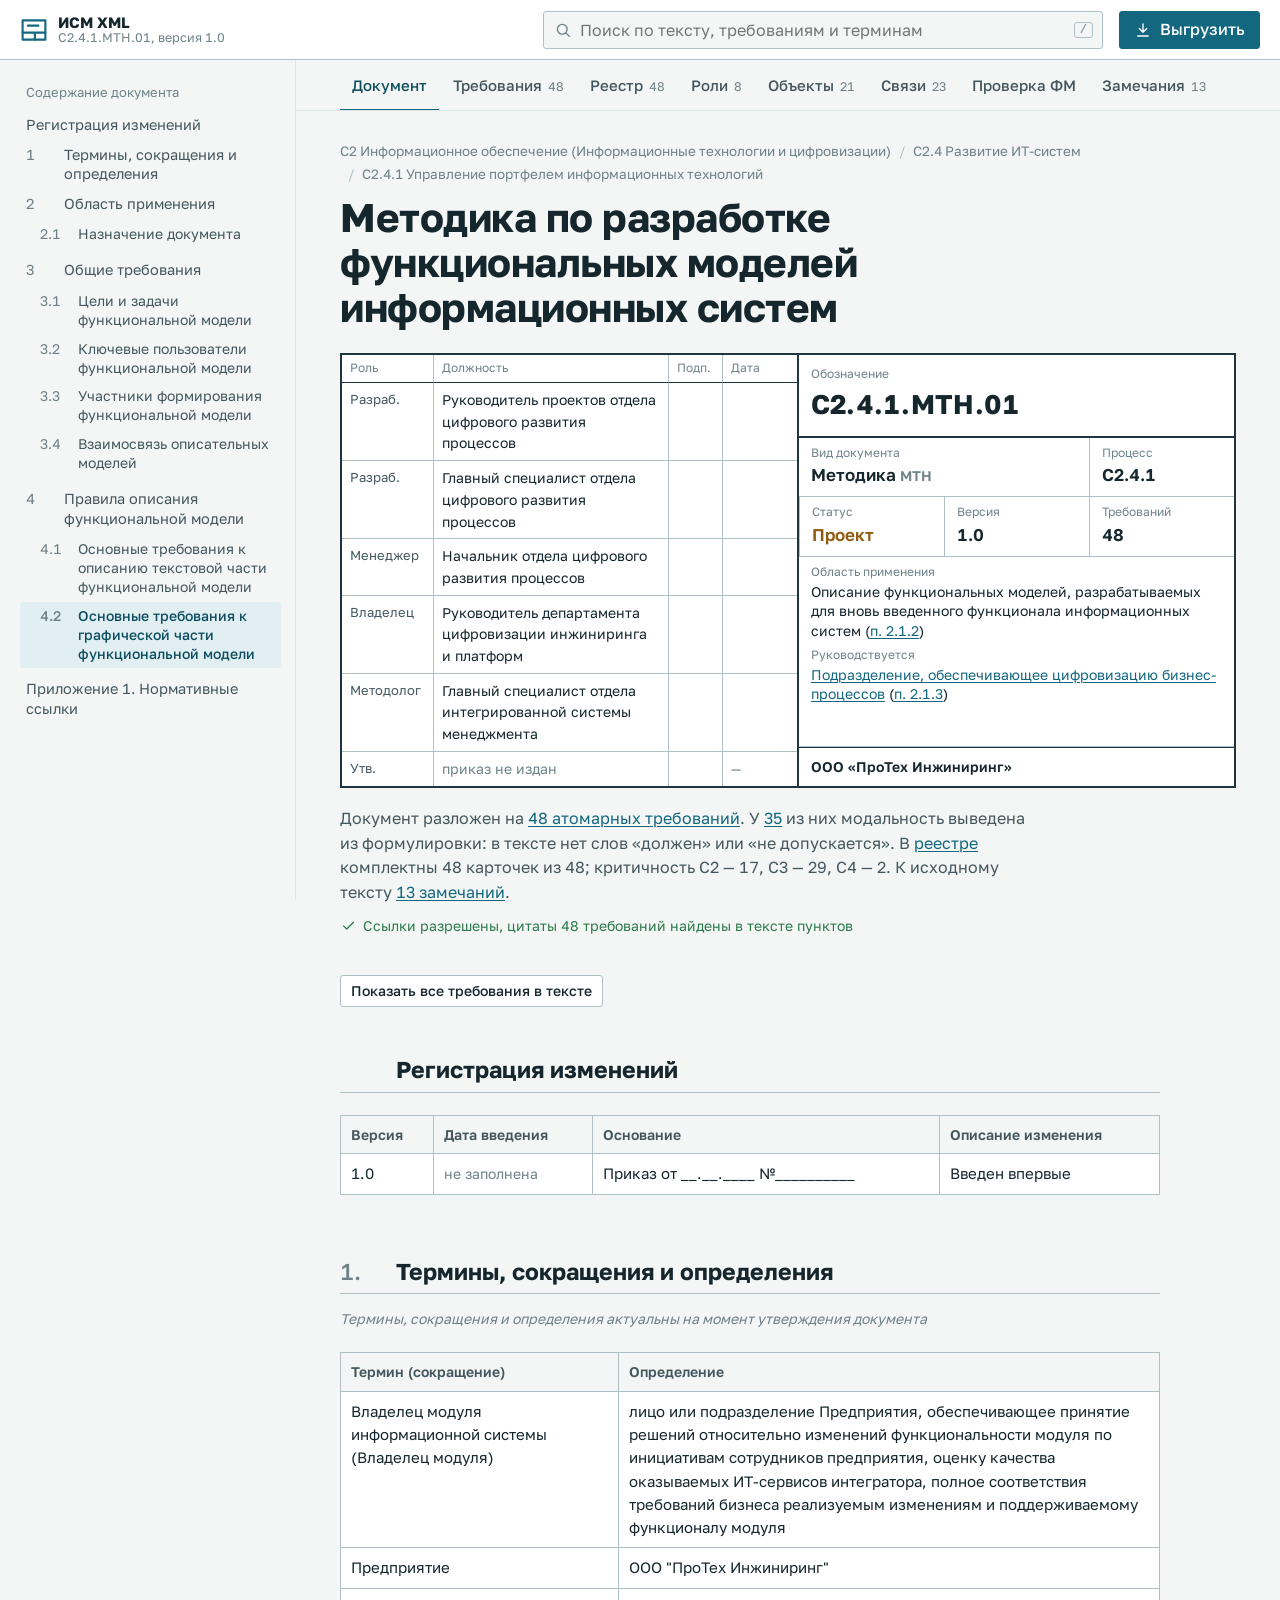
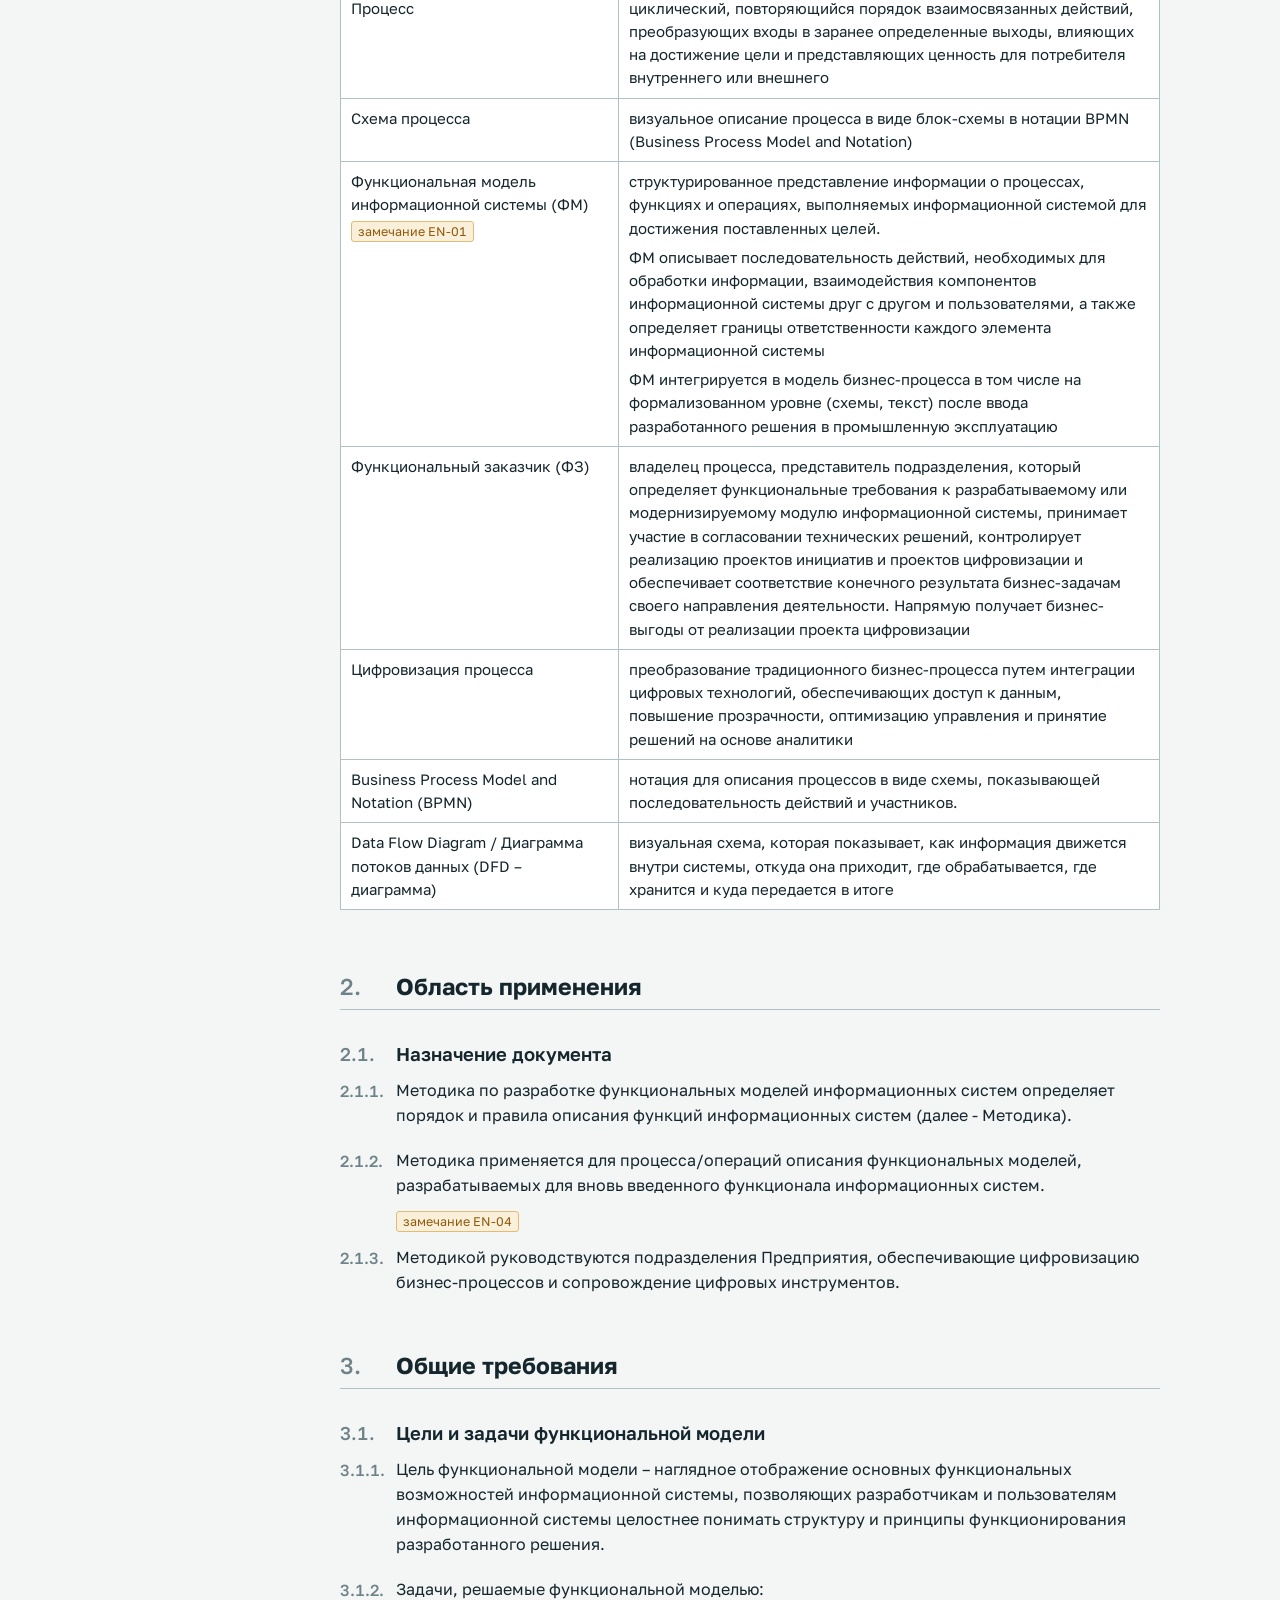
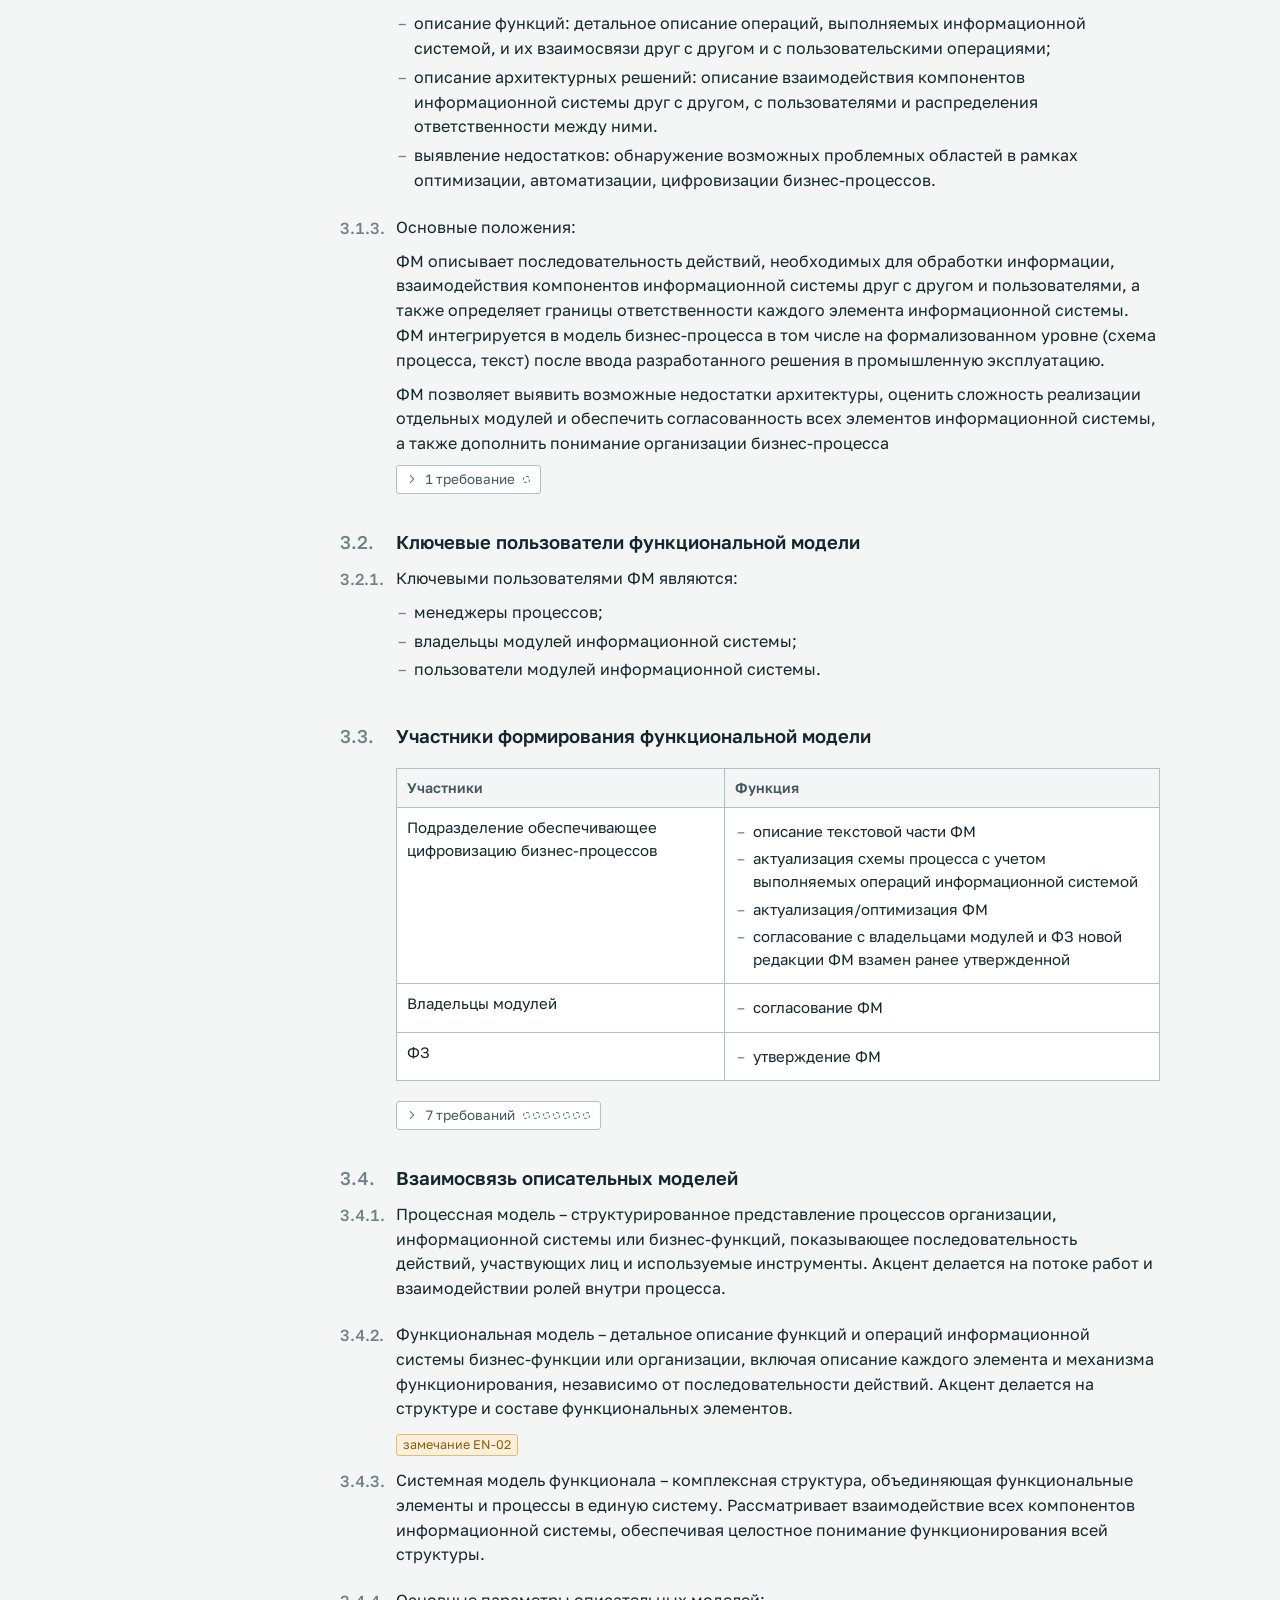
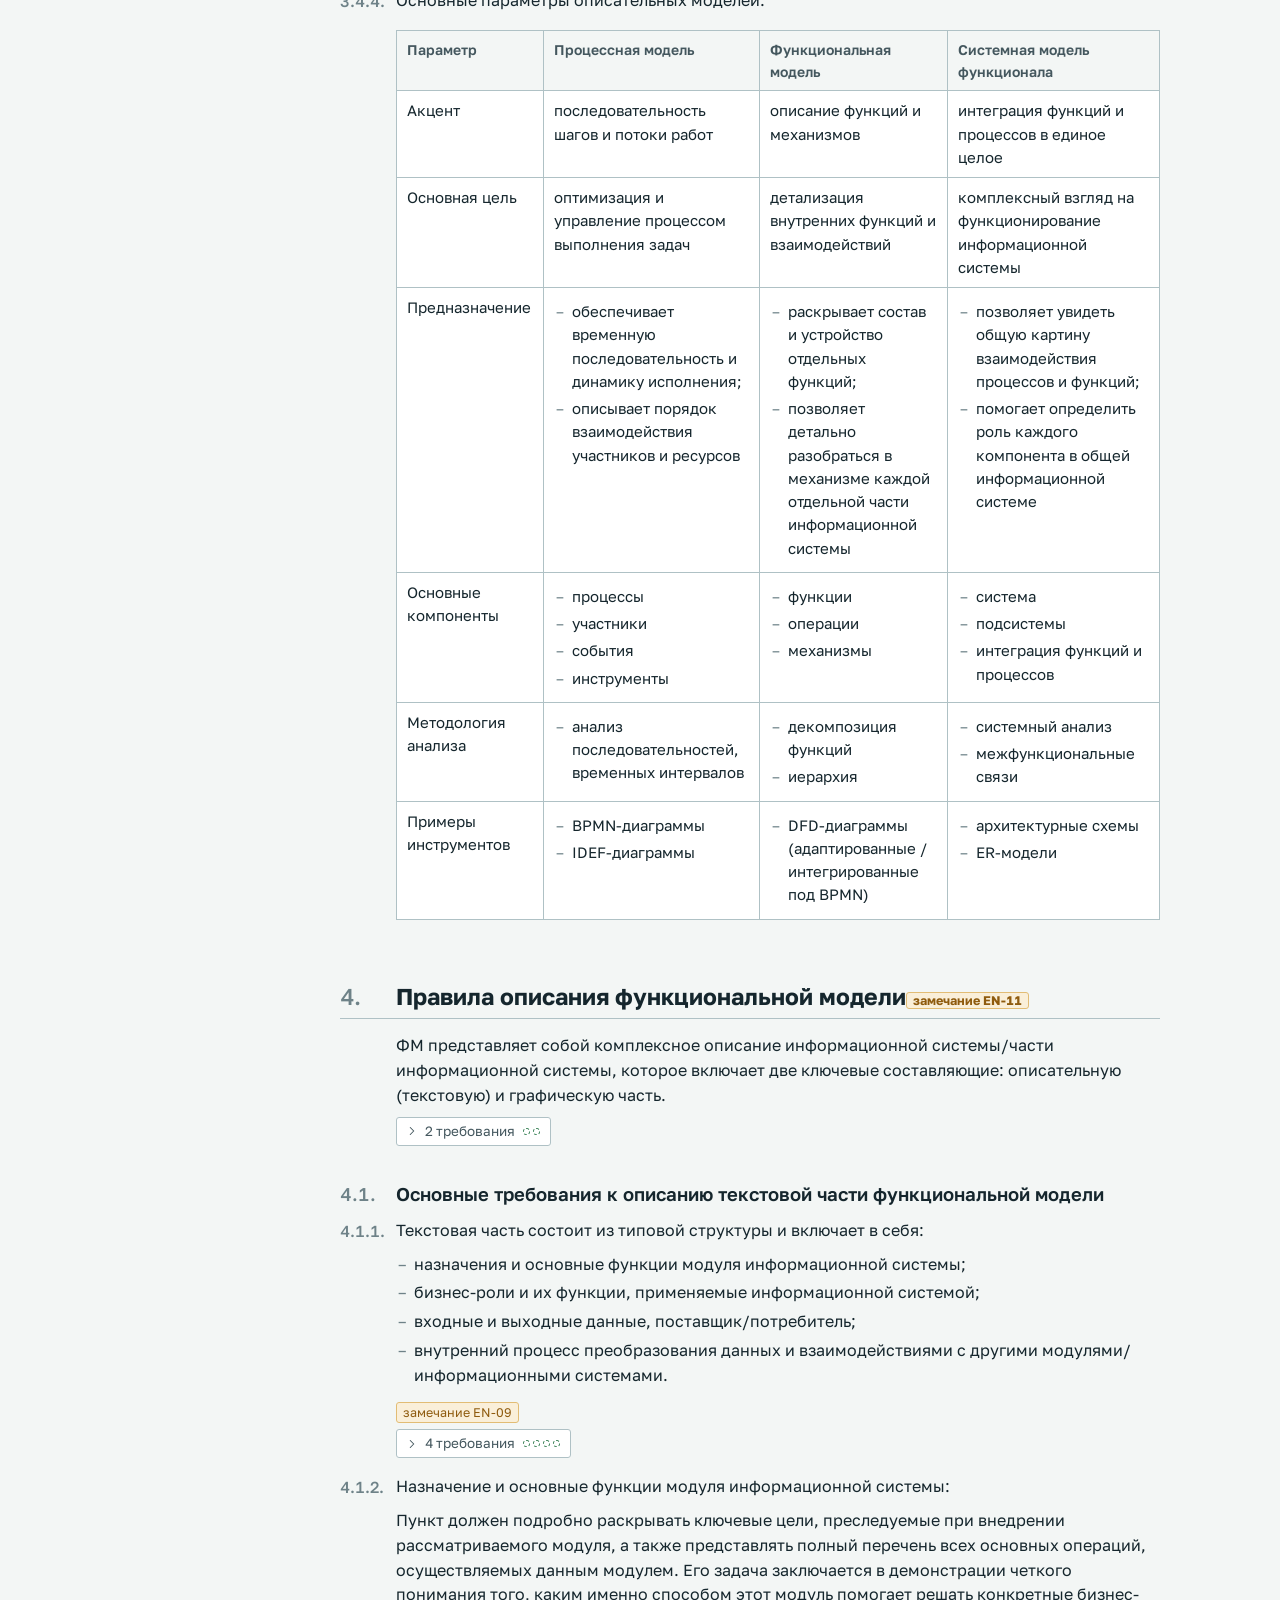
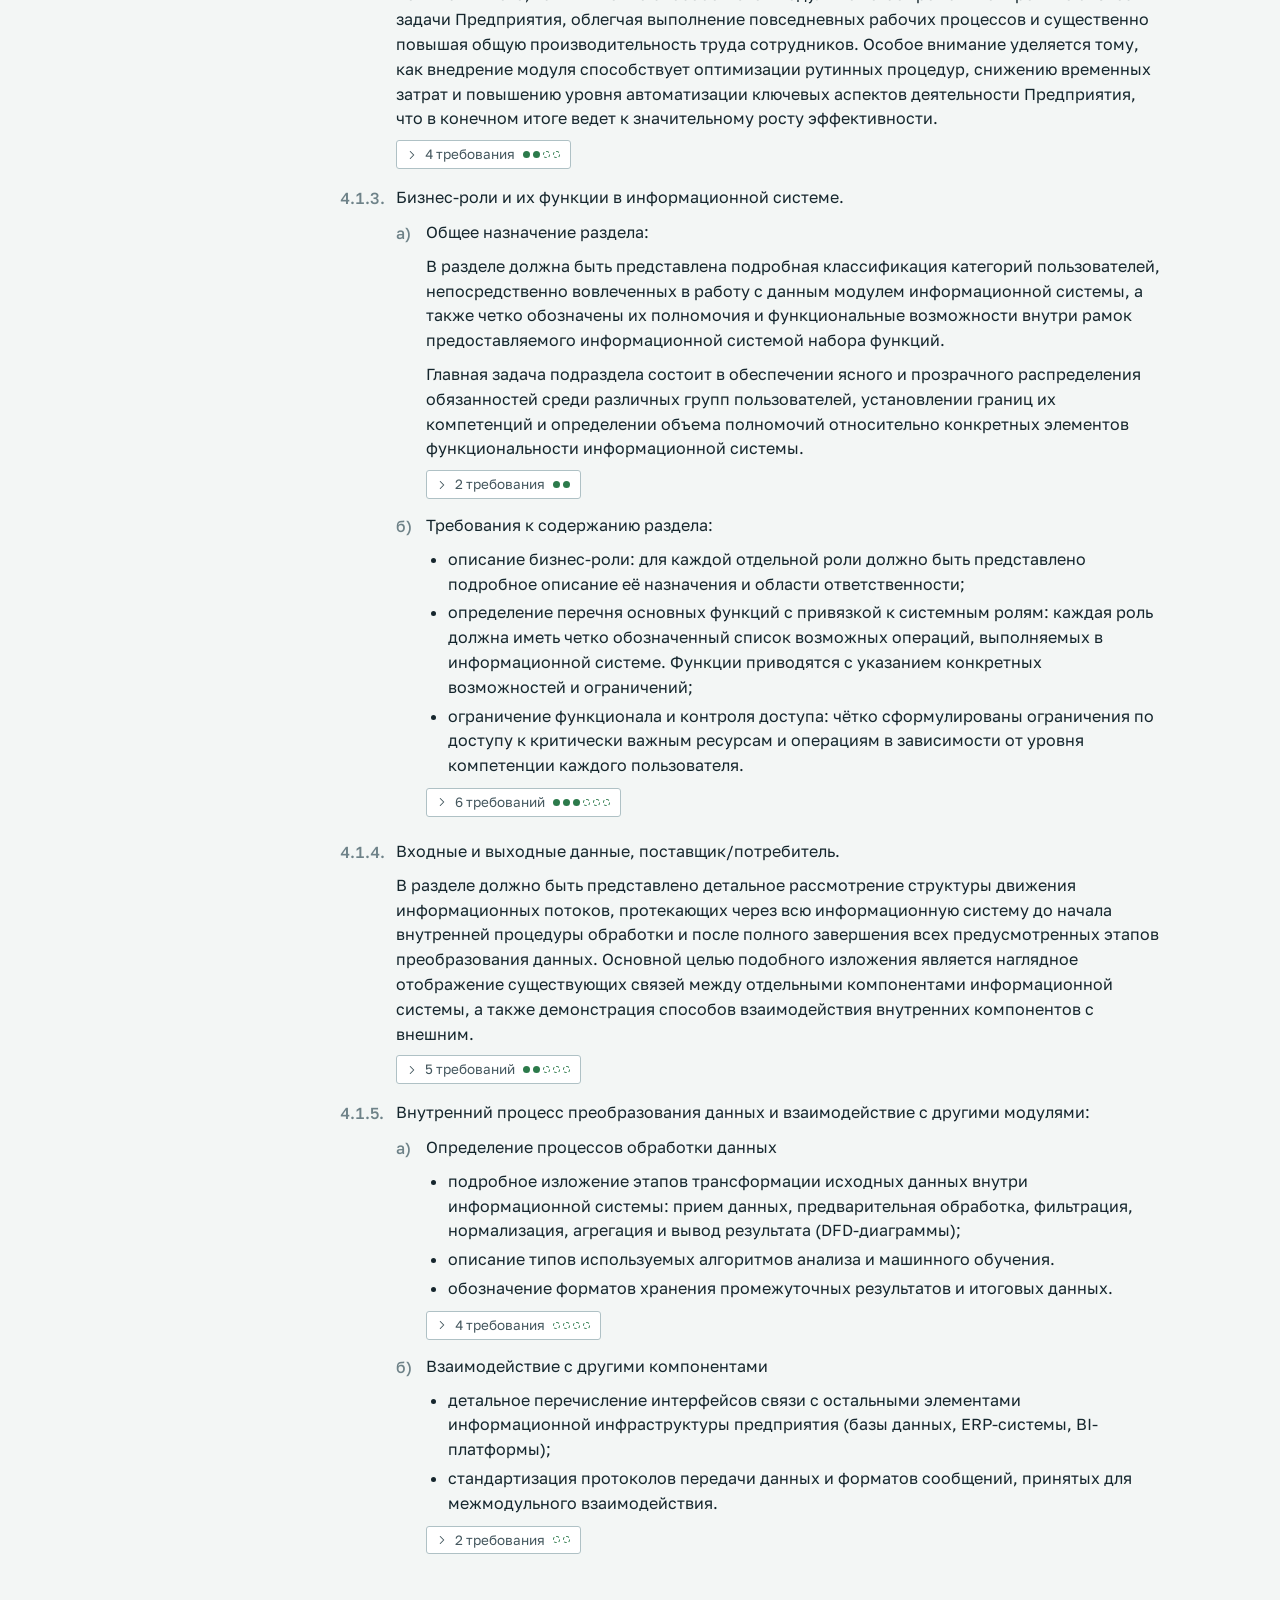
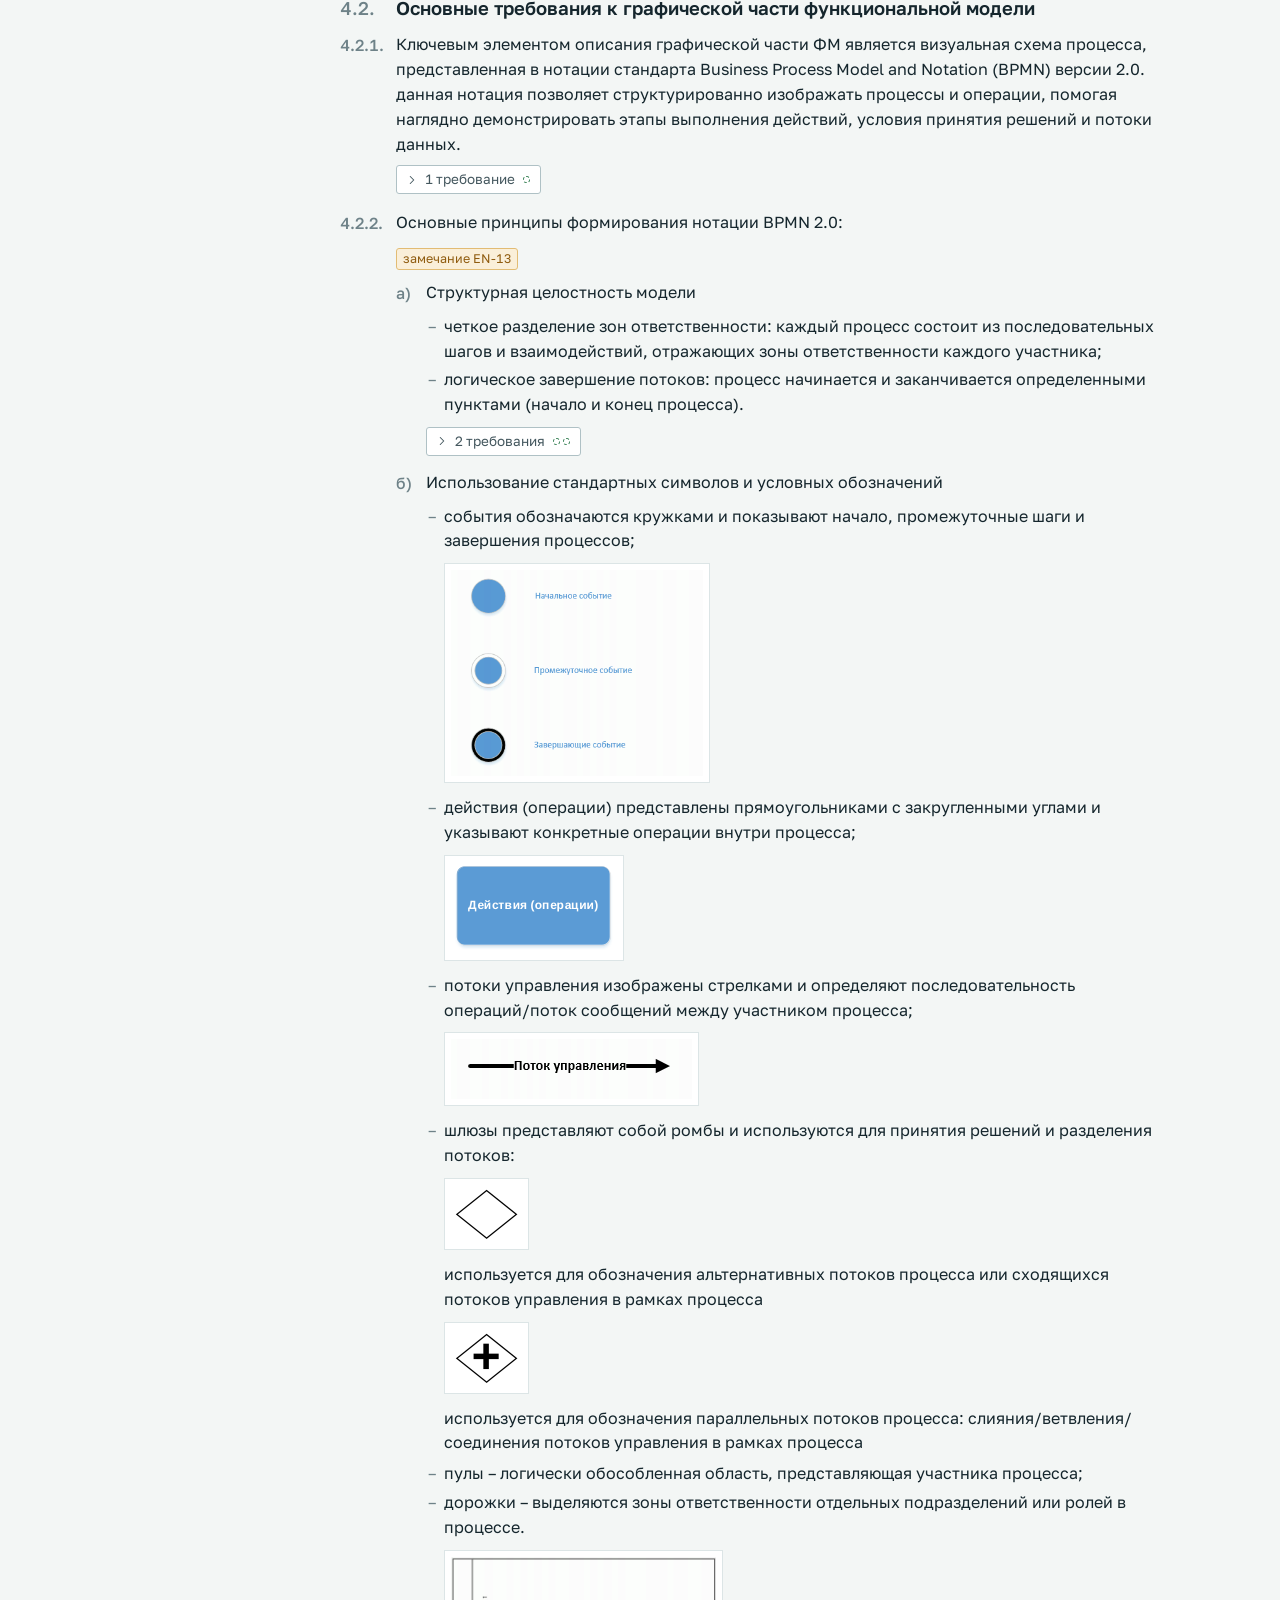
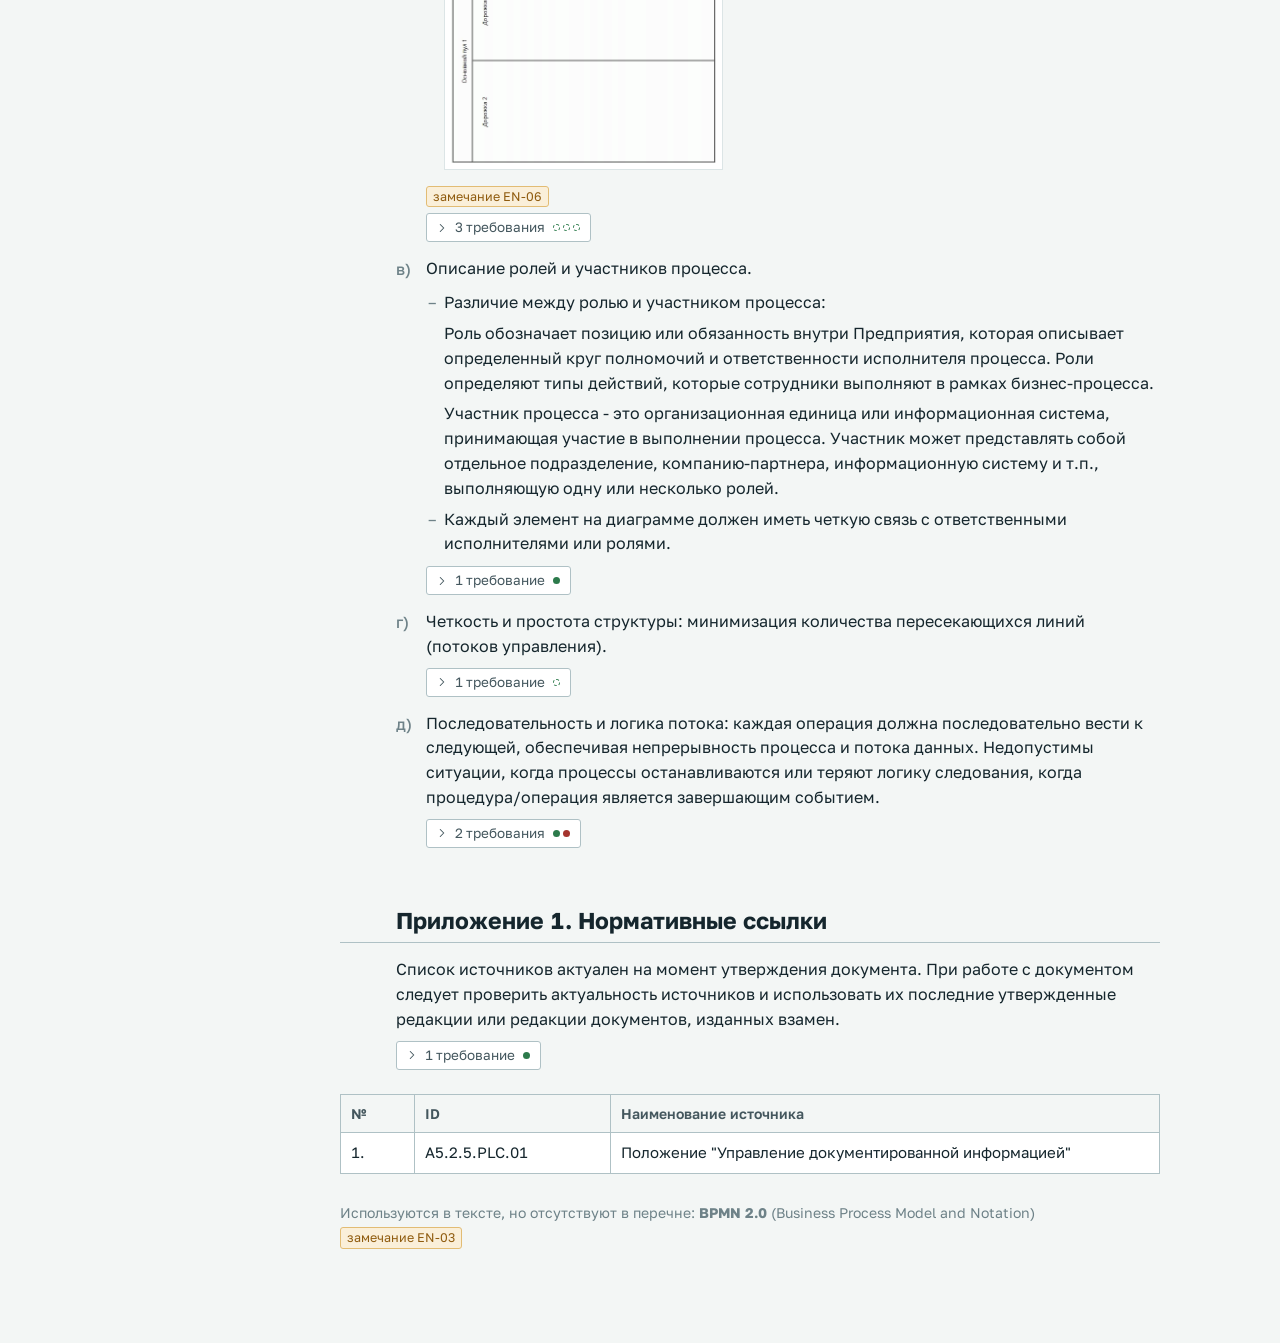
==== commit 7a9dec71: "Карточки корпоративного реестра требований Требования ИСМ приведены к формату мастер-реестра (шаблон" ====
--- a/index.html
+++ b/index.html
@@ -38,7 +38,7 @@
         <button type="button" role="menuitem" data-dl="xml"><b>XML документа</b><span id="dlXmlName">машиночитаемый регламент</span></button>
         <button type="button" role="menuitem" data-dl="xsd"><b>XSD-схема</b><span>ism-regulation-v1.xsd, модель данных ИСМ</span></button>
         <button type="button" role="menuitem" data-dl="xsl"><b>XSLT-представление</b><span>ism-regulation-view.xsl, HTML из XML без приложения</span></button>
-        <button type="button" role="menuitem" data-dl="csv"><b>Требования в Excel</b><span>CSV со всеми атомарными требованиями</span></button>
+        <button type="button" role="menuitem" data-dl="xlsx"><b>Реестр требований (Excel)</b><span>карточки в формате корпоративного мастер-реестра, столбцы A–R</span></button>
         <button type="button" role="menuitem" data-dl="zip"><b>Комплект одним архивом</b><span>XML, XSD, XSLT, рисунки и build.bat для Windows</span></button>
         <hr>
         <label class="menu-file" role="menuitem"><b>Открыть другой XML</b><span>файл ИСМ с вашего компьютера, в интернет не отправляется</span><input type="file" id="openXml" accept=".xml,application/xml,text/xml"></label>
--- a/assets/app.css
+++ b/assets/app.css
@@ -419,6 +419,61 @@
 .cl-item.done .t { color: var(--ink-3); text-decoration: line-through; text-decoration-color: var(--rule); }
 .cl-item small { display: block; color: var(--ink-3); }
 
+
+/* ---------- Критичность ---------- */
+.chip.crit { font-family: var(--mono); font-weight: 600; font-size: 12px; min-width: 30px; justify-content: center; }
+.chip.crit.c1 { background: var(--bad); color: #fff; }
+.chip.crit.c2 { background: var(--warn-wash); color: var(--warn); border-color: var(--warn-line); }
+.chip.crit.c3 { background: var(--should-wash); color: var(--should); }
+.chip.crit.c4 { background: var(--paper); color: var(--ink-3); border-color: var(--rule); }
+@media (prefers-color-scheme: dark) { .chip.crit.c1 { color: #1a0d0c; } }
+.req-title { font-size: 13.5px; color: var(--ink-3); font-weight: 500; margin-bottom: 1px; }
+
+/* ---------- Реестр ---------- */
+.reg-summary {
+  display: grid; grid-template-columns: auto auto minmax(140px, auto) minmax(0, 1fr); gap: 0;
+  max-width: 1120px; margin: 4px 0 14px; background: var(--sheet); border: 2px solid var(--frame);
+}
+.reg-summary > div { padding: 10px 14px; border-right: 1px solid var(--rule); }
+.reg-summary > div:last-child { border-right: 0; }
+.reg-summary .lbl { display: block; font-size: 12px; color: var(--ink-3); margin-bottom: 2px; }
+.reg-fact b { font-size: 22px; font-weight: 650; line-height: 1.1; }
+.reg-fact:nth-child(3) b { font-size: 16px; font-weight: 600; }
+.reg-fact b.ok { color: var(--ok); }
+.reg-fact b.bad { color: var(--bad); }
+.crit-bar { display: flex; height: 24px; margin-top: 4px; border: 1px solid var(--rule); }
+.crit-bar span { display: flex; align-items: center; padding: 0 6px; font: 600 12px var(--mono); white-space: nowrap; overflow: hidden; min-width: 0; }
+.crit-bar span + span { border-left: 1px solid var(--sheet); }
+.crit-bar .c1 { background: var(--bad); color: #fff; }
+.crit-bar .c2 { background: var(--warn-wash); color: var(--warn); }
+.crit-bar .c3 { background: var(--should-wash); color: var(--should); }
+.crit-bar .c4 { background: var(--paper); color: var(--ink-3); }
+.crit-bar .none { background: repeating-linear-gradient(45deg, var(--paper), var(--paper) 4px, var(--rule-soft) 4px, var(--rule-soft) 8px); color: var(--ink-2); }
+.crit-legend { display: flex; flex-wrap: wrap; gap: 2px 14px; margin-top: 6px; font-size: 12.5px; color: var(--ink-2); }
+.crit-legend i { display: inline-block; width: 10px; height: 10px; margin-right: 5px; border: 1px solid var(--rule); vertical-align: -1px; }
+.crit-legend i.c1 { background: var(--bad); } .crit-legend i.c2 { background: var(--warn-wash); } .crit-legend i.c3 { background: var(--should-wash); } .crit-legend i.c4 { background: var(--paper); }
+.reg-owners { display: flex; flex-wrap: wrap; gap: 8px; max-width: 1120px; margin: 0 0 12px; }
+.owner-pill { display: grid; text-align: left; gap: 1px; padding: 7px 12px; border: 1px solid var(--rule); border-radius: var(--radius); background: var(--sheet); cursor: pointer; }
+.owner-pill b { font-weight: 600; font-size: 14.5px; }
+.owner-pill span { font-size: 13px; color: var(--ink-3); }
+.owner-pill:hover { border-color: var(--accent); }
+.owner-pill.on { border-color: var(--accent); background: var(--accent-wash); box-shadow: inset 3px 0 0 var(--accent); }
+.prelim { max-width: 1120px; margin: 0 0 14px; padding: 8px 12px; border-left: 3px solid var(--warn-line); background: var(--warn-wash); font-size: 14.5px; }
+.reg-table { max-width: 1120px; background: var(--sheet); border: 1px solid var(--rule-soft); }
+.reg-head, .reg-row { display: grid; grid-template-columns: 158px minmax(0, 1fr) 210px 56px 108px; gap: 4px 14px; padding: 10px 14px; }
+.reg-head { font-size: 12.5px; color: var(--ink-3); border-bottom: 1px solid var(--rule); padding-top: 8px; padding-bottom: 8px; }
+.reg-row + .reg-row { border-top: 1px solid var(--rule-soft); }
+.reg-row .rid { display: grid; align-content: start; gap: 2px; font-size: 13.5px; }
+.reg-row .rid a { color: var(--ink-2); }
+.reg-row .owner { font-size: 14px; color: var(--ink-2); }
+.reg-row .line { font-size: 14.5px; color: var(--ink); margin: 2px 0 2px; }
+.reg-row.open { background: color-mix(in srgb, var(--accent-wash) 40%, var(--sheet)); }
+.reg-card { grid-column: 1 / -1; display: grid; grid-template-columns: 240px minmax(0, 1fr); margin: 8px 0 2px; border: 1px solid var(--rule); background: var(--sheet); font-size: 14px; }
+.reg-card dt, .reg-card dd { margin: 0; padding: 6px 10px; border-bottom: 1px solid var(--rule-soft); }
+.reg-card dt { color: var(--ink-2); background: var(--paper); border-right: 1px solid var(--rule-soft); }
+.reg-card .col { display: inline-block; width: 18px; font: 600 12px var(--mono); color: var(--ink-3); }
+.reg-card dt:nth-last-of-type(1), .reg-card dd:last-of-type { border-bottom: 0; }
+
 /* ---------- Toast ---------- */
 .toast {
   position: fixed; left: 50%; bottom: 22px; transform: translateX(-50%); z-index: 60;
@@ -426,6 +481,11 @@
 }
 
 /* ---------- Адаптивность ---------- */
+@media (max-width: 1120px) and (min-width: 721px) {
+  .reg-head, .reg-row { grid-template-columns: 140px minmax(0, 1fr) 160px 48px 96px; }
+  .reg-summary { grid-template-columns: auto auto auto; }
+  .reg-summary .reg-crit { grid-column: 1 / -1; border-top: 1px solid var(--rule); border-right: 0; }
+}
 @media (max-width: 1020px) {
   :root { --side: 0px; }
   .layout { grid-template-columns: minmax(0, 1fr); }
@@ -445,8 +505,8 @@
   .topbar { gap: 8px; padding: 0 10px; }
   .brand-text { display: none; }
   .search-kbd { display: none; }
-  .btn-primary span { display: none; }
-  .btn-primary { padding: 0 10px; }
+  .topbar .btn-primary span { display: none; }
+  .topbar .btn-primary { padding: 0 10px; }
   main { padding: 0 16px 60px; }
   .tabs { margin: 0 -16px; padding: 0 16px; }
   .tab { padding: 12px 9px 10px; font-size: 14.5px; }
@@ -470,6 +530,18 @@
   .menu-panel { position: fixed; left: 10px; right: 10px; top: calc(var(--top) + 4px); width: auto; }
   .search-results { position: fixed; left: 10px; right: 10px; top: calc(var(--top) + 4px); }
   .cards { grid-template-columns: minmax(0, 1fr); }
+  .reg-summary { grid-template-columns: 1fr 1fr; }
+  .reg-summary > div { border-bottom: 1px solid var(--rule); }
+  .reg-summary .reg-crit { grid-column: 1 / -1; border-bottom: 0; }
+  .reg-summary > div:nth-child(2) { border-right: 0; }
+  .reg-summary > div:nth-child(3) { grid-column: 1 / -1; border-right: 0; }
+  .reg-head { display: none; }
+  .reg-row { grid-template-columns: minmax(0, 1fr) auto auto; }
+  .reg-row .rid { grid-column: 1 / -1; display: flex; gap: 10px; }
+  .reg-row > div:nth-child(2) { grid-column: 1 / -1; }
+  .reg-row .owner { grid-column: 1; }
+  .reg-card { grid-template-columns: minmax(0, 1fr); }
+  .reg-card dt { border-right: 0; border-bottom: 0; padding-bottom: 0; background: none; font-size: 12.5px; }
 }
 
 @media (prefers-reduced-motion: reduce) {
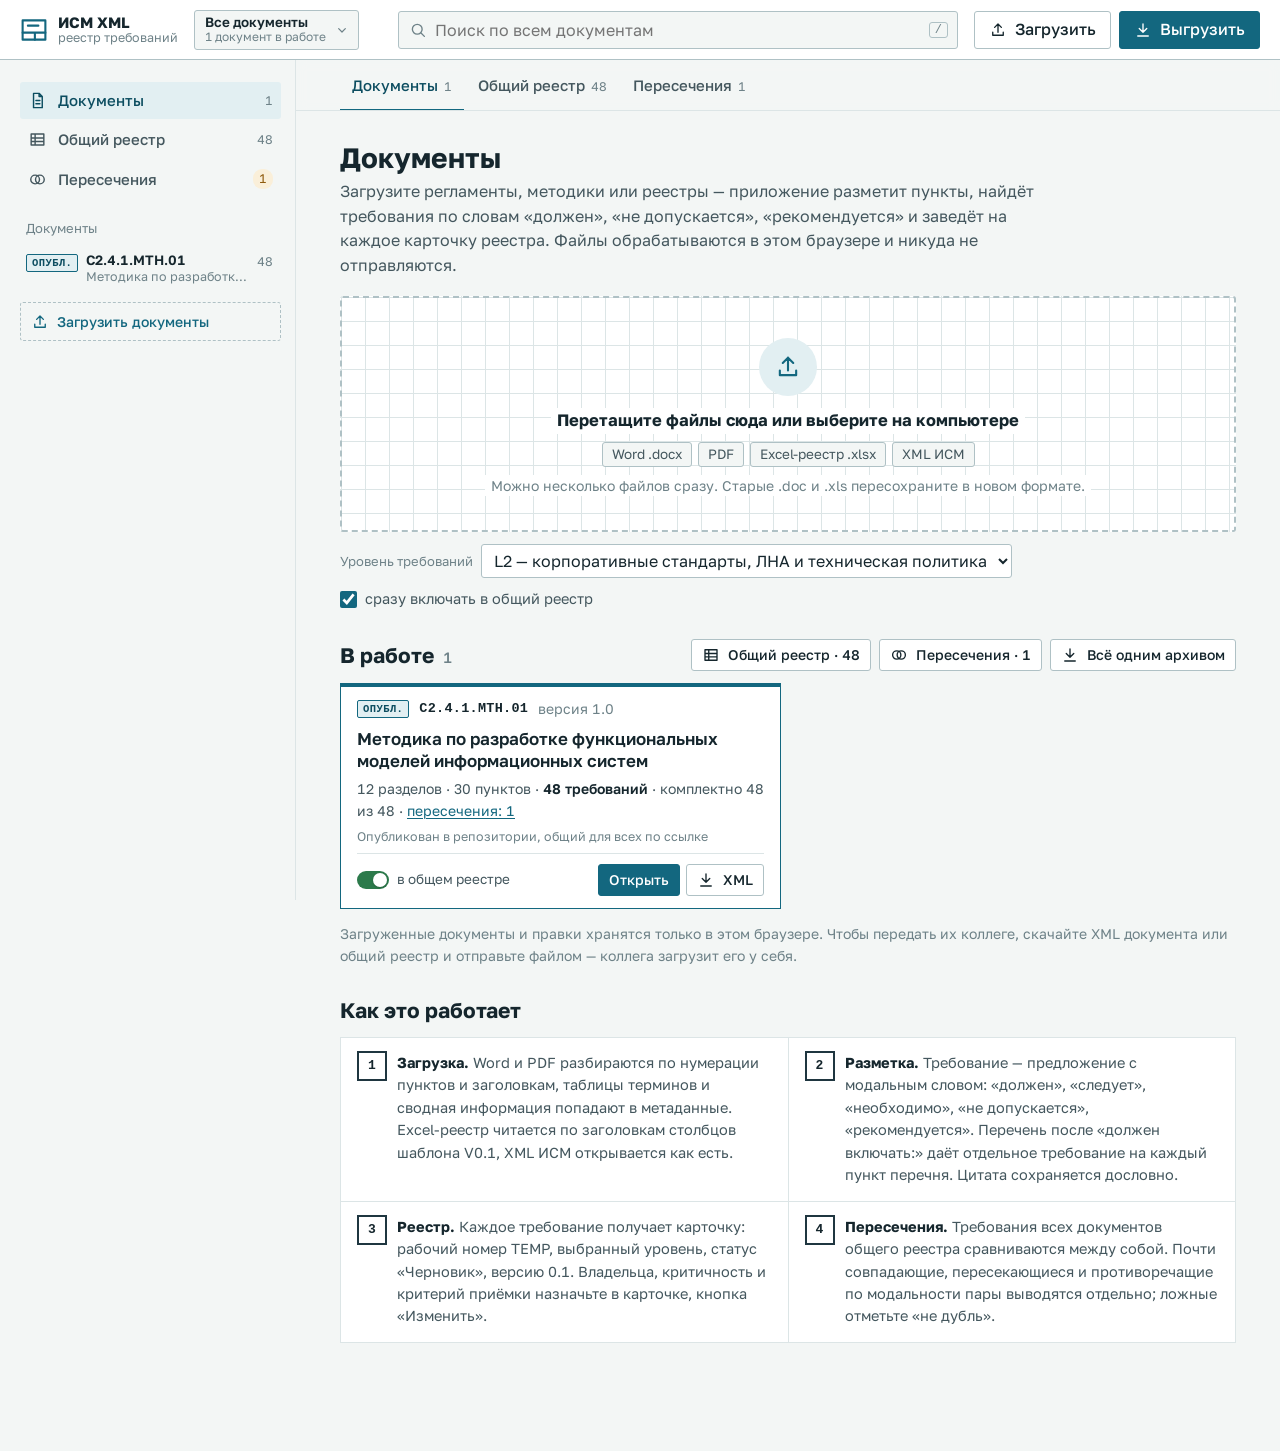
==== commit 124d85a5: "Рабочее пространство: загрузка документов, общий реестр, пересечения - Главная страница с загрузкой " ====
--- a/index.html
+++ b/index.html
@@ -4,7 +4,7 @@
 <meta charset="utf-8">
 <meta name="viewport" content="width=device-width, initial-scale=1">
 <title>ИСМ XML — машиночитаемые регламенты</title>
-<meta name="description" content="Просмотр машиночитаемого регламента ИСМ: текст документа, атомарные требования, роли, объекты, проверка BPMN-схем и выгрузка XML и XSD.">
+<meta name="description" content="Загрузка регламентов ИСМ из Word, PDF, Excel и XML, разметка атомарных требований, общий реестр требований, поиск пересечений, выгрузка в XML и Excel. Всё работает в браузере.">
 <link rel="icon" href="data:image/svg+xml,%3Csvg xmlns='http://www.w3.org/2000/svg' viewBox='0 0 32 32'%3E%3Crect x='3' y='5' width='26' height='22' fill='none' stroke='%2313677F' stroke-width='2.5'/%3E%3Cpath d='M3 19h26M17 19v8M9 11h12' stroke='%2313677F' stroke-width='2.5'/%3E%3C/svg%3E">
 <link rel="preload" href="assets/fonts/golos-text-cyrillic-400-normal.woff2" as="font" type="font/woff2" crossorigin>
 <link rel="stylesheet" href="assets/app.css">
@@ -16,10 +16,15 @@
   <button class="icon-btn nav-toggle" type="button" aria-controls="sidebar" aria-expanded="false" aria-label="Содержание">
     <svg viewBox="0 0 24 24" aria-hidden="true"><path d="M4 7h16M4 12h16M4 17h16"/></svg>
   </button>
-  <a class="brand" href="#/doc" aria-label="На главную">
+  <a class="brand" href="#/" aria-label="ИСМ XML — все документы">
     <svg class="brand-mark" viewBox="0 0 32 32" aria-hidden="true"><rect x="3" y="5" width="26" height="22"/><path d="M3 19h26M17 19v8M9 11h12"/></svg>
-    <span class="brand-text"><span class="brand-name">ИСМ XML</span><span class="brand-doc" id="brandDoc"></span></span>
+    <span class="brand-text"><span class="brand-name">ИСМ XML</span><span class="brand-doc">реестр требований</span></span>
   </a>
+
+  <details class="menu doc-menu" id="docMenu">
+    <summary class="doc-pick" aria-label="Выбрать документ"></summary>
+    <div class="menu-panel" id="docMenuPanel" role="menu"></div>
+  </details>
 
   <div class="search" role="search">
     <svg viewBox="0 0 24 24" aria-hidden="true"><circle cx="11" cy="11" r="6.5"/><path d="M16 16l4.5 4.5"/></svg>
@@ -29,20 +34,17 @@
   </div>
 
   <div class="top-actions">
+    <label class="btn top-upload" title="Загрузить документы: Word, PDF, Excel-реестр, XML ИСМ">
+      <svg viewBox="0 0 24 24" aria-hidden="true"><path d="M12 15V4M7.5 8.5L12 4l4.5 4.5M5 15v4h14v-4"/></svg>
+      <span>Загрузить</span>
+      <input type="file" class="up-input" multiple accept=".docx,.docm,.pdf,.xlsx,.xlsm,.xml">
+    </label>
     <details class="menu" id="downloadMenu">
       <summary class="btn btn-primary">
         <svg viewBox="0 0 24 24" aria-hidden="true"><path d="M12 4v11M7 10l5 5 5-5M5 20h14"/></svg>
         <span>Выгрузить</span>
       </summary>
-      <div class="menu-panel" role="menu">
-        <button type="button" role="menuitem" data-dl="xml"><b>XML документа</b><span id="dlXmlName">машиночитаемый регламент</span></button>
-        <button type="button" role="menuitem" data-dl="xsd"><b>XSD-схема</b><span>ism-regulation-v1.xsd, модель данных ИСМ</span></button>
-        <button type="button" role="menuitem" data-dl="xsl"><b>XSLT-представление</b><span>ism-regulation-view.xsl, HTML из XML без приложения</span></button>
-        <button type="button" role="menuitem" data-dl="xlsx"><b>Реестр требований (Excel)</b><span>карточки в формате корпоративного мастер-реестра, столбцы A–R</span></button>
-        <button type="button" role="menuitem" data-dl="zip"><b>Комплект одним архивом</b><span>XML, XSD, XSLT, рисунки и build.bat для Windows</span></button>
-        <hr>
-        <label class="menu-file" role="menuitem"><b>Открыть другой XML</b><span>файл ИСМ с вашего компьютера, в интернет не отправляется</span><input type="file" id="openXml" accept=".xml,application/xml,text/xml"></label>
-      </div>
+      <div class="menu-panel" id="dlPanel" role="menu"></div>
     </details>
   </div>
 </header>
@@ -50,21 +52,27 @@
 <div class="banner" id="banner" hidden></div>
 
 <div class="layout">
-  <aside class="sidebar" id="sidebar" aria-label="Содержание документа">
-    <nav class="toc" id="toc"></nav>
+  <aside class="sidebar" id="sidebar" aria-label="Документы и содержание">
+    <div id="wsnav"></div>
+    <nav class="toc" id="toc" aria-label="Содержание документа"></nav>
   </aside>
   <div class="scrim" id="scrim" hidden></div>
 
   <main id="main" tabindex="-1">
     <nav class="tabs" id="tabs" aria-label="Разделы приложения"></nav>
     <div id="view" class="view" aria-live="polite">
-      <div class="loading">Загружаю регламент…</div>
+      <div class="loading">Открываю рабочее пространство…</div>
     </div>
   </main>
 </div>
 
 <div class="toast" id="toast" role="status" aria-live="polite" hidden></div>
+<dialog class="editor" id="editor" aria-label="Карточка требования"></dialog>
+<div class="drop-hint" aria-hidden="true"><div>Отпустите файлы, чтобы загрузить их</div></div>
 
+<script src="assets/store.js"></script>
+<script src="assets/convert.js"></script>
+<script src="assets/overlap.js"></script>
 <script src="assets/app.js"></script>
 </body>
 </html>
--- a/assets/app.css
+++ b/assets/app.css
@@ -28,6 +28,7 @@
   --bad: #A5342E;  --bad-wash: #F7E2E0;
   --warn: #8F5B0E; --warn-wash: #FAEFD9; --warn-line: #E2BC74;
   --shadow: 0 8px 28px rgba(16, 38, 46, .14);
+  --src-docx: #2B579A; --src-pdf: #B4342B; --src-xlsx: #1D6F42;
   --radius: 3px;
   --top: 60px;
   --side: 296px;
@@ -54,6 +55,7 @@
     --bad: #EE8E86;  --bad-wash: #3B1D1B;
     --warn: #E6B765; --warn-wash: #33290F; --warn-line: #7A6022;
     --shadow: 0 10px 30px rgba(0, 0, 0, .45);
+    --src-docx: #8FB3F0; --src-pdf: #F09A92; --src-xlsx: #7FD1A2;
     color-scheme: dark;
   }
 }
@@ -438,7 +440,7 @@
 .reg-summary > div:last-child { border-right: 0; }
 .reg-summary .lbl { display: block; font-size: 12px; color: var(--ink-3); margin-bottom: 2px; }
 .reg-fact b { font-size: 22px; font-weight: 650; line-height: 1.1; }
-.reg-fact:nth-child(3) b { font-size: 16px; font-weight: 600; }
+.reg-fact.st b { font-size: 16px; font-weight: 600; }
 .reg-fact b.ok { color: var(--ok); }
 .reg-fact b.bad { color: var(--bad); }
 .crit-bar { display: flex; height: 24px; margin-top: 4px; border: 1px solid var(--rule); }
@@ -474,6 +476,227 @@
 .reg-card .col { display: inline-block; width: 18px; font: 600 12px var(--mono); color: var(--ink-3); }
 .reg-card dt:nth-last-of-type(1), .reg-card dd:last-of-type { border-bottom: 0; }
 
+/* ---------- Рабочее пространство: меню документов ---------- */
+.doc-menu { min-width: 0; }
+.doc-pick {
+  display: flex; align-items: center; gap: 8px; height: 40px; padding: 0 8px 0 10px; min-width: 0; max-width: 340px;
+  border: 1px solid var(--rule); border-radius: var(--radius); background: var(--paper); cursor: pointer;
+}
+.doc-pick:hover, .doc-menu[open] .doc-pick { border-color: var(--accent); }
+.doc-pick > svg { width: 16px; height: 16px; flex: none; color: var(--ink-3); }
+.dp-name { display: flex; flex-direction: column; min-width: 0; line-height: 1.15; }
+.dp-name b { font-size: 13.5px; font-weight: 600; white-space: nowrap; overflow: hidden; text-overflow: ellipsis; }
+.dp-name span { font-size: 12px; color: var(--ink-3); white-space: nowrap; overflow: hidden; text-overflow: ellipsis; max-width: 230px; }
+.doc-menu .menu-panel { left: 0; right: auto; width: 400px; max-height: min(72vh, 620px); overflow: auto; }
+.menu-cap { margin: 6px 10px 2px; font-size: 12px; color: var(--ink-3); }
+.menu-panel .dm-item, .menu-panel .dm-add { display: grid; grid-template-columns: auto minmax(0, 1fr); align-items: start; gap: 10px; padding: 8px 10px; border-radius: var(--radius); text-decoration: none; color: var(--ink); position: relative; }
+.menu-panel .dm-item:hover { background: var(--accent-wash); }
+.menu-panel .dm-item.on { background: var(--accent-wash); box-shadow: inset 3px 0 0 var(--accent); }
+.dm-item > svg, .dm-add > svg { width: 18px; height: 18px; color: var(--accent); margin-top: 2px; }
+.dm-item b, .dm-add b { display: block; font-weight: 600; font-size: 14.5px; }
+.dm-item span span, .dm-add span span { display: block; font-size: 12.5px; color: var(--ink-3); overflow: hidden; text-overflow: ellipsis; white-space: nowrap; }
+.dm-item .src, .dm-item > span:first-child { margin-top: 2px; }
+.menu-panel button[disabled] { opacity: .45; cursor: default; }
+.menu-panel button[disabled]:hover { background: none; }
+.top-upload { position: relative; cursor: pointer; }
+.top-upload:focus-within { outline: 2px solid var(--accent); outline-offset: 2px; }
+.up-input { position: absolute; width: 1px; height: 1px; opacity: 0; overflow: hidden; }
+
+/* Метка формата исходного файла */
+.src {
+  display: inline-flex; align-items: center; flex: none; height: 18px; padding: 0 5px;
+  font: 600 10.5px/1 var(--mono); text-transform: uppercase; letter-spacing: .04em;
+  border: 1px solid currentColor; border-radius: 2px; color: var(--ink-2); background: var(--sheet);
+}
+.src-docx { color: var(--src-docx); }
+.src-pdf { color: var(--src-pdf); }
+.src-xlsx { color: var(--src-xlsx); }
+.src-builtin { color: var(--accent-ink); background: var(--accent-wash); border-color: var(--accent); }
+
+/* Боковая панель */
+.ws-nav { display: grid; gap: 2px; margin: 0 0 20px; }
+.ws-nav a { display: grid; grid-template-columns: 20px minmax(0, 1fr) auto; align-items: center; gap: 10px; padding: 7px 8px; border-radius: var(--radius); color: var(--ink-2); text-decoration: none; font-weight: 500; font-size: 15px; }
+.ws-nav a:hover { background: var(--sheet); color: var(--ink); }
+.ws-nav a[aria-current] { background: var(--accent-wash); color: var(--accent-ink); }
+.ws-nav svg { width: 19px; height: 19px; }
+.ws-nav .count, .doc-list .count { font-size: 12.5px; color: var(--ink-3); font-weight: 400; }
+.ws-nav .count.hot { color: var(--warn); background: var(--warn-wash); padding: 0 6px; border-radius: 9px; }
+.doc-list { list-style: none; margin: 0 0 10px; padding: 0; }
+.doc-list a { display: grid; grid-template-columns: auto minmax(0, 1fr) auto; align-items: start; gap: 8px; padding: 6px 8px 6px 6px; border-radius: var(--radius); color: var(--ink-2); text-decoration: none; }
+.doc-list a:hover { background: var(--sheet); }
+.doc-list a[aria-current] { background: var(--sheet); box-shadow: inset 3px 0 0 var(--accent); }
+.doc-list a.excluded { opacity: .62; }
+.doc-list .src { margin-top: 2px; }
+.dl-name { min-width: 0; line-height: 1.3; }
+.dl-name b { display: block; font-size: 13.5px; font-weight: 600; color: var(--ink); white-space: nowrap; overflow: hidden; text-overflow: ellipsis; }
+.dl-name span { display: block; font-size: 12.5px; color: var(--ink-3); white-space: nowrap; overflow: hidden; text-overflow: ellipsis; }
+.side-upload { position: relative; display: flex; align-items: center; gap: 8px; margin: 4px 0 20px; padding: 8px 10px; border: 1px dashed var(--rule); border-radius: var(--radius); color: var(--accent); font-size: 14px; font-weight: 500; cursor: pointer; }
+.side-upload:hover, .side-upload:focus-within { border-color: var(--accent); background: var(--accent-wash); }
+.side-upload svg { width: 18px; height: 18px; }
+.toc a.nonum { grid-template-columns: 1fr; }
+
+/* ---------- Главная: загрузка ---------- */
+.upload { max-width: 1120px; }
+.drop.big {
+  max-width: none; position: relative; padding: 40px 24px 34px; gap: 8px;
+  border: 2px dashed var(--rule); background-color: var(--sheet);
+  background-image: linear-gradient(var(--rule-soft) 1px, transparent 1px), linear-gradient(90deg, var(--rule-soft) 1px, transparent 1px);
+  background-size: 24px 24px; background-position: -1px -1px;
+}
+.drop.big:hover, .drop.big:focus-within { border-color: var(--accent); }
+.drop.big > b, .drop.big > span { background: var(--sheet); padding: 0 6px; }
+.drop.big .drop-formats { background: none; padding: 0; }
+.drop-ico { display: grid; place-items: center; width: 58px; height: 58px; border-radius: 50%; background: var(--accent-wash) !important; color: var(--accent); margin-bottom: 4px; }
+.drop-ico svg { width: 28px; height: 28px; stroke-width: 1.8; }
+.drop-formats { display: flex; flex-wrap: wrap; justify-content: center; gap: 6px; }
+.drop-formats span { font-size: 13.5px; padding: 1px 9px; border: 1px solid var(--rule); background: var(--paper); border-radius: var(--radius); color: var(--ink-2); }
+.up-opts { display: flex; flex-wrap: wrap; align-items: center; gap: 10px 26px; margin: 12px 0 0; }
+.up-opts select { height: 34px; border: 1px solid var(--rule); border-radius: var(--radius); background: var(--sheet); padding: 0 8px; max-width: 100%; }
+.chk { display: inline-flex; align-items: center; gap: 8px; font-size: 14.5px; color: var(--ink-2); cursor: pointer; }
+.chk input { width: 17px; height: 17px; margin: 0; accent-color: var(--accent); }
+.up-report { margin-top: 14px; background: var(--sheet); border: 1px solid var(--rule); }
+.up-head { padding: 9px 14px; border-bottom: 1px solid var(--rule-soft); font-size: 14.5px; }
+.up-report ul { list-style: none; margin: 0; padding: 0; }
+.up-item { display: grid; grid-template-columns: 90px minmax(0, 260px) minmax(0, 1fr); gap: 4px 14px; padding: 8px 14px; font-size: 14px; align-items: baseline; }
+.up-item + .up-item { border-top: 1px solid var(--rule-soft); }
+.up-st { font: 600 11.5px var(--mono); text-transform: uppercase; letter-spacing: .03em; color: var(--ink-3); }
+.up-item.ok .up-st { color: var(--ok); }
+.up-item.err .up-st { color: var(--bad); }
+.up-item.work .up-st { color: var(--accent); animation: pulse 1s ease-in-out infinite alternate; }
+@keyframes pulse { from { opacity: 1; } to { opacity: .35; } }
+.up-name { font-weight: 500; overflow: hidden; text-overflow: ellipsis; white-space: nowrap; }
+.up-msg { color: var(--ink-2); }
+.up-item.err .up-msg { color: var(--bad); }
+
+/* Список документов */
+.block-head { display: flex; flex-wrap: wrap; align-items: center; justify-content: space-between; gap: 10px 16px; margin: 0 0 12px; }
+.block-head h2 { margin: 0; }
+.block-head h2 .count { font-size: 15px; color: var(--ink-3); font-weight: 500; margin-left: 4px; }
+.head-actions { display: flex; flex-wrap: wrap; gap: 8px; }
+.doc-cards { display: grid; grid-template-columns: repeat(auto-fill, minmax(340px, 1fr)); gap: 14px; }
+.doc-card { display: flex; flex-direction: column; gap: 6px; padding: 14px 16px 12px; background: var(--sheet); border: 1px solid var(--rule); min-width: 0; }
+.doc-card.current { border-color: var(--accent); box-shadow: inset 0 3px 0 var(--accent); }
+.doc-card.excluded { background: color-mix(in srgb, var(--paper) 60%, var(--sheet)); }
+.doc-card.excluded h3 a { color: var(--ink-2); }
+.doc-card.bad { border-color: var(--bad); }
+.dc-top { display: flex; flex-wrap: wrap; align-items: center; gap: 6px 10px; font-size: 13.5px; }
+.dc-code { font-family: var(--mono); font-weight: 600; font-size: 13.5px; letter-spacing: .02em; }
+.doc-card h3 { margin: 2px 0 0; font-size: 17px; line-height: 1.3; font-weight: 600; }
+.doc-card h3 a { color: var(--ink); text-decoration: none; }
+.doc-card h3 a:hover { color: var(--accent-ink); text-decoration: underline; }
+.dc-facts { margin: 0; font-size: 14px; color: var(--ink-2); }
+.dc-facts b { color: var(--ink); font-weight: 600; }
+.dc-warn { margin: 0; font-size: 13px; color: var(--warn); display: -webkit-box; -webkit-line-clamp: 2; -webkit-box-orient: vertical; overflow: hidden; }
+.dc-src { margin: 0; font-size: 12.5px !important; }
+.dc-actions { display: flex; flex-wrap: wrap; align-items: center; gap: 6px; margin-top: auto; padding-top: 10px; border-top: 1px solid var(--rule-soft); }
+.sp { flex: 1 1 auto; }
+.btn.danger { color: var(--bad); }
+.btn.danger:hover { border-color: var(--bad); color: var(--bad); }
+.btn[disabled] { opacity: .5; cursor: default; pointer-events: none; }
+.btn.on { border-color: var(--accent); background: var(--accent-wash); color: var(--accent-ink); }
+.switch { display: inline-flex; align-items: center; gap: 8px; font-size: 13.5px; color: var(--ink-2); cursor: pointer; position: relative; }
+.switch input { position: absolute; opacity: 0; width: 1px; height: 1px; }
+.switch .sw { position: relative; width: 32px; height: 18px; border-radius: 9px; background: var(--rule); transition: background .15s; flex: none; }
+.switch .sw::after { content: ""; position: absolute; top: 2px; left: 2px; width: 14px; height: 14px; border-radius: 50%; background: var(--sheet); transition: transform .15s; box-shadow: 0 1px 2px rgba(0, 0, 0, .2); }
+.switch input:checked + .sw { background: var(--ok); }
+.switch input:checked + .sw::after { transform: translateX(14px); }
+.switch input:focus-visible + .sw { outline: 2px solid var(--accent); outline-offset: 2px; }
+.ws-foot { max-width: 1120px; margin: 14px 0 0; }
+.how .steps { list-style: none; margin: 0; padding: 0; counter-reset: st; display: grid; grid-template-columns: repeat(2, minmax(0, 1fr)); border-top: 1px solid var(--rule-soft); border-left: 1px solid var(--rule-soft); background: var(--sheet); }
+.how .steps li { counter-increment: st; position: relative; padding: 14px 16px 14px 56px; border-right: 1px solid var(--rule-soft); border-bottom: 1px solid var(--rule-soft); font-size: 14.5px; color: var(--ink-2); }
+.how .steps li::before { content: counter(st); position: absolute; left: 16px; top: 13px; width: 26px; height: 26px; display: grid; place-items: center; border: 2px solid var(--frame); font: 600 13px var(--mono); color: var(--ink); }
+.how .steps b { color: var(--ink); }
+
+/* ---------- Общий реестр и пересечения ---------- */
+.reg-note { max-width: 1120px; margin: 0 0 12px; font-size: 14.5px; color: var(--ink-2); }
+.doc-tag { display: inline-flex; align-items: center; gap: 5px; font-size: 12.5px; color: var(--ink-2); }
+.row-acts { display: flex; flex-wrap: wrap; align-items: center; gap: 4px 16px; margin-top: 3px; }
+.edit-btn { display: inline-flex; align-items: center; gap: 4px; border: 0; background: none; padding: 0; color: var(--accent); cursor: pointer; font-size: 14px; }
+.edit-btn:hover { text-decoration: underline; }
+.edit-btn svg { width: 14px; height: 14px; }
+.req-actions .edit-btn { font-size: 13.5px; font-weight: 500; }
+.chip.ov { gap: 4px; text-decoration: none; border-color: var(--warn-line); color: var(--warn); background: var(--warn-wash); }
+.chip.ov:hover { filter: brightness(.97); }
+.chip.ov svg { width: 13px; height: 13px; }
+.chip.ov.conflict { border-color: var(--bad); color: var(--bad); background: var(--bad-wash); }
+.rl-actions { display: flex; flex-wrap: wrap; gap: 8px; }
+.more-line { max-width: 1120px; text-align: center; margin: 12px 0; }
+.range input { width: 180px; accent-color: var(--accent); }
+.range b { font: 600 13.5px var(--mono); min-width: 46px; }
+.ov-pair { max-width: 1120px; margin: 0 0 12px; background: var(--sheet); border: 1px solid var(--rule-soft); border-left: 3px solid var(--should); }
+.ov-pair.dup { border-left-color: var(--warn-line); }
+.ov-pair.conflict { border-left-color: var(--bad); }
+.ov-pair.dismissed { opacity: .6; }
+.ov-pair > header { display: flex; flex-wrap: wrap; align-items: center; gap: 6px 12px; padding: 8px 14px; border-bottom: 1px solid var(--rule-soft); }
+.ov-score { display: inline-flex; align-items: center; gap: 8px; color: var(--should); }
+.ov-pair.dup .ov-score { color: var(--warn); }
+.ov-pair.conflict .ov-score { color: var(--bad); }
+.ov-score b { font: 600 15px var(--mono); color: var(--ink); min-width: 46px; }
+.ov-score i { display: block; width: 84px; height: 6px; background: var(--rule-soft); }
+.ov-score s { display: block; height: 100%; background: currentColor; text-decoration: none; }
+.chip.ovk.dup { background: var(--warn-wash); color: var(--warn); }
+.chip.ovk.overlap { background: var(--should-wash); color: var(--should); }
+.chip.ovk.conflict { background: var(--bad-wash); color: var(--bad); }
+.ov-sides { display: grid; grid-template-columns: minmax(0, 1fr) minmax(0, 1fr); }
+.ov-side { padding: 12px 14px; min-width: 0; }
+.ov-side + .ov-side { border-left: 1px solid var(--rule-soft); }
+.ov-doc { display: flex; flex-wrap: wrap; align-items: center; gap: 4px 8px; font-size: 13.5px; color: var(--ink-2); }
+.ov-doc b { font-family: var(--mono); font-size: 13px; color: var(--ink); }
+.ov-text { margin: 6px 0; font-weight: 500; line-height: 1.45; }
+.ov-text mark { background: color-mix(in srgb, var(--warn) 22%, transparent); color: inherit; padding: 0 1px; border-radius: 2px; }
+.ov-meta { display: flex; flex-wrap: wrap; align-items: center; gap: 6px; }
+
+/* ---------- Документ: плашка загрузки и разметка ---------- */
+.auto-note { margin: 0 0 20px; padding: 10px 14px; background: var(--sheet); border: 1px solid var(--rule); border-left: 3px solid var(--accent); font-size: 14.5px; }
+.an-head { display: flex; flex-wrap: wrap; align-items: center; gap: 8px; font-size: 13px; color: var(--ink-3); }
+.auto-note p { margin: 4px 0 0; color: var(--ink-2); }
+.an-warn { margin: 6px 0 0; padding-left: 18px; color: var(--warn); font-size: 13.5px; }
+.doc-tools { display: flex; flex-wrap: wrap; align-items: center; gap: 8px 10px; margin-bottom: 8px; }
+.doc-tools .btn svg { width: 16px; height: 16px; }
+.doc-tools .muted { font-size: 13.5px; }
+.add-req { display: inline-flex; align-items: center; gap: 6px; margin: 4px 0 2px; padding: 2px 10px 2px 8px; border: 1px dashed var(--accent); border-radius: var(--radius); background: transparent; color: var(--accent); font-size: 13px; cursor: pointer; }
+.add-req:hover { background: var(--accent-wash); }
+.add-req svg { width: 14px; height: 14px; }
+
+/* ---------- Редактор карточки ---------- */
+dialog.editor { width: min(880px, calc(100vw - 24px)); max-height: calc(100vh - 32px); padding: 0; border: 1px solid var(--rule); border-radius: 4px; background: var(--sheet); color: var(--ink); box-shadow: var(--shadow); }
+dialog.editor::backdrop { background: rgba(10, 25, 30, .45); }
+#edForm { display: flex; flex-direction: column; max-height: calc(100vh - 34px); }
+.ed-head { display: flex; justify-content: space-between; align-items: flex-start; gap: 12px; padding: 14px 18px 10px; border-bottom: 2px solid var(--frame); }
+.ed-head h2 { margin: 0; font-size: 20px; font-weight: 650; }
+.ed-head p { margin: 3px 0 0; display: flex; flex-wrap: wrap; align-items: center; gap: 4px 8px; font-size: 13.5px; color: var(--ink-2); }
+.icon-x { border: 0; background: none; padding: 4px; cursor: pointer; color: var(--ink-2); border-radius: var(--radius); }
+.icon-x:hover { color: var(--ink); background: var(--paper); }
+.icon-x svg { width: 22px; height: 22px; }
+.ed-body { overflow: auto; padding: 14px 18px 16px; display: grid; gap: 12px; }
+.ed-src { background: var(--paper); border: 1px solid var(--rule-soft); padding: 8px 12px; }
+.ed-src summary { cursor: pointer; font-size: 13.5px; color: var(--ink-2); }
+.ed-src p { margin: 6px 0 0; font-size: 14px; max-height: 170px; overflow: auto; }
+.fld { display: grid; gap: 4px; min-width: 0; }
+.fld > span { font-size: 13px; color: var(--ink-2); }
+.fld > span i, .ed-need i.need { font-style: normal; color: var(--accent); font-size: 9px; margin-left: 5px; vertical-align: 2px; }
+.ed-need { margin: 0; font-size: 13.5px; color: var(--ink-2); }
+.ed-need i.need { margin: 0 2px 0 0; }
+.ed-need b { color: var(--warn); font-weight: 600; }
+.ed-need b.ok { color: var(--ok); }
+.fld input, .fld select, .fld textarea { width: 100%; border: 1px solid var(--rule); border-radius: var(--radius); background: var(--paper); padding: 7px 9px; font: inherit; font-size: 15px; color: var(--ink); }
+.fld select { height: 38px; padding: 0 6px; }
+.fld textarea { resize: vertical; line-height: 1.45; }
+.fld input:focus, .fld select:focus, .fld textarea:focus { outline: none; border-color: var(--accent); box-shadow: 0 0 0 3px var(--accent-wash); background: var(--sheet); }
+.fld small { font-size: 12.5px; color: var(--ink-3); }
+.fld-row { display: grid; grid-template-columns: repeat(3, minmax(0, 1fr)); gap: 12px; }
+.fld-row.two { grid-template-columns: repeat(2, minmax(0, 1fr)); }
+.ed-reg { margin: 4px 0 0; padding: 10px 12px 12px; border: 1px solid var(--rule-soft); display: grid; gap: 12px; min-width: 0; }
+.ed-reg legend { font-size: 13px; color: var(--ink-3); padding: 0 6px; }
+.ed-err { margin: 0; padding: 8px 10px; color: var(--bad); background: var(--bad-wash); font-size: 14px; }
+.ed-foot { display: flex; flex-wrap: wrap; align-items: center; gap: 8px; padding: 12px 18px; border-top: 1px solid var(--rule-soft); background: var(--paper); }
+.ed-note { font-size: 13px !important; }
+
+/* Перетаскивание файлов на страницу */
+.drop-hint { position: fixed; inset: 0; z-index: 70; display: none; place-items: center; pointer-events: none; background: color-mix(in srgb, var(--accent) 12%, transparent); border: 3px dashed var(--accent); }
+.drop-hint div { background: var(--sheet); padding: 14px 22px; font-weight: 600; box-shadow: var(--shadow); border-radius: var(--radius); }
+body.drag-files .drop-hint { display: grid; }
+
 /* ---------- Toast ---------- */
 .toast {
   position: fixed; left: 50%; bottom: 22px; transform: translateX(-50%); z-index: 60;
@@ -530,11 +753,10 @@
   .menu-panel { position: fixed; left: 10px; right: 10px; top: calc(var(--top) + 4px); width: auto; }
   .search-results { position: fixed; left: 10px; right: 10px; top: calc(var(--top) + 4px); }
   .cards { grid-template-columns: minmax(0, 1fr); }
-  .reg-summary { grid-template-columns: 1fr 1fr; }
+  .reg-summary { grid-template-columns: repeat(3, minmax(0, 1fr)); }
   .reg-summary > div { border-bottom: 1px solid var(--rule); }
-  .reg-summary .reg-crit { grid-column: 1 / -1; border-bottom: 0; }
-  .reg-summary > div:nth-child(2) { border-right: 0; }
-  .reg-summary > div:nth-child(3) { grid-column: 1 / -1; border-right: 0; }
+  .reg-summary .reg-crit { grid-column: 1 / -1; border-bottom: 0; border-right: 0; }
+  .reg-summary > div:nth-child(3) { border-right: 0; }
   .reg-head { display: none; }
   .reg-row { grid-template-columns: minmax(0, 1fr) auto auto; }
   .reg-row .rid { grid-column: 1 / -1; display: flex; gap: 10px; }
@@ -544,12 +766,47 @@
   .reg-card dt { border-right: 0; border-bottom: 0; padding-bottom: 0; background: none; font-size: 12.5px; }
 }
 
+/* ---------- Адаптивность новых блоков ---------- */
+@media (max-width: 1020px) {
+  .brand-doc { display: none; }
+  .doc-pick { max-width: 260px; }
+}
+@media (max-width: 720px) {
+  .top-upload span { display: none; }
+  .top-upload { padding: 0 10px; }
+  .doc-pick { max-width: 42vw; padding: 0 6px 0 8px; gap: 6px; }
+  .dp-name span { display: none; }
+  .doc-pick .src { display: none; }
+  .doc-cards { grid-template-columns: minmax(0, 1fr); }
+  .how .steps { grid-template-columns: minmax(0, 1fr); }
+  .up-item { grid-template-columns: 80px minmax(0, 1fr); }
+  .up-item .up-msg { grid-column: 1 / -1; }
+  .drop.big { padding: 28px 14px 24px; }
+  .ov-sides { grid-template-columns: minmax(0, 1fr); }
+  .ov-side + .ov-side { border-left: 0; border-top: 1px dashed var(--rule-soft); }
+  .range { width: 100%; }
+  .range input { flex: 1; }
+  .fld-row, .fld-row.two { grid-template-columns: minmax(0, 1fr); }
+  dialog.editor { width: 100vw; max-width: 100vw; height: 100%; max-height: 100%; margin: 0; border: 0; border-radius: 0; }
+  #edForm { max-height: 100%; height: 100%; }
+  .ed-body { flex: 1; }
+  .ed-foot { flex-wrap: nowrap; padding: 10px 14px; }
+  .ed-foot .btn { padding: 0 12px; }
+  .ed-note, .hide-sm { display: none; }
+  .head-actions { width: 100%; }
+  .rl-actions { width: 100%; }
+}
+@media (max-width: 480px) {
+  .top-upload { display: none; }
+  .doc-pick { max-width: 36vw; }
+}
+
 @media (prefers-reduced-motion: reduce) {
   *, *::before, *::after { animation: none !important; transition: none !important; }
 }
 
 @media print {
-  .topbar, .sidebar, .tabs, .atoms, .req-actions, .banner, .toast { display: none !important; }
+  .topbar, .sidebar, .tabs, .atoms, .req-actions, .banner, .toast, .doc-tools, .add-req, .row-acts, .auto-note { display: none !important; }
   .layout { display: block; }
   main { padding: 0; }
   body { background: #fff; }
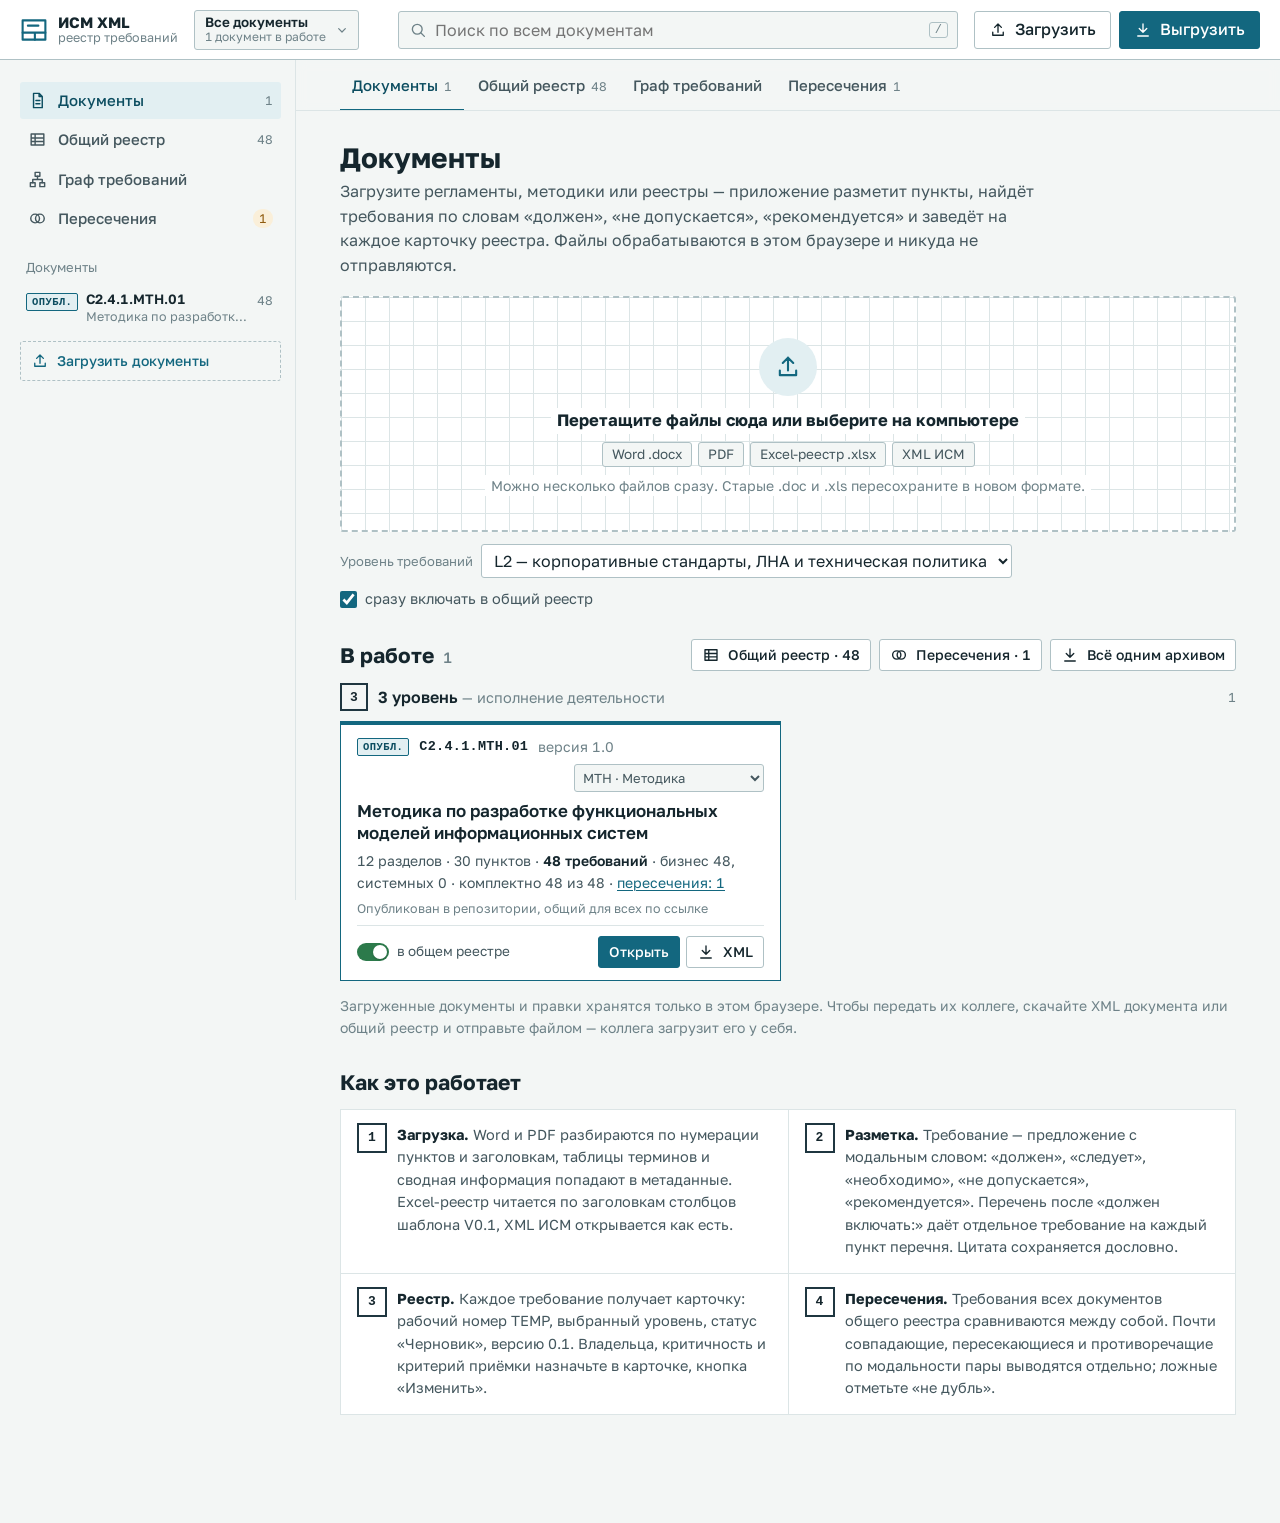
==== commit c84dc25d: "База данных, личный кабинет, типы требований и граф требований - supabase/setup.sql: справочник уров" ====
--- a/index.html
+++ b/index.html
@@ -4,13 +4,14 @@
 <meta charset="utf-8">
 <meta name="viewport" content="width=device-width, initial-scale=1">
 <title>ИСМ XML — машиночитаемые регламенты</title>
-<meta name="description" content="Загрузка регламентов ИСМ из Word, PDF, Excel и XML, разметка атомарных требований, общий реестр требований, поиск пересечений, выгрузка в XML и Excel. Всё работает в браузере.">
+<meta name="description" content="Регламенты ИСМ из Word, PDF, Excel и XML: атомарные бизнес- и системные требования, общий реестр, граф требований по уровням документов, поиск пересечений, личный кабинет, выгрузка в XML и Excel.">
 <link rel="icon" href="data:image/svg+xml,%3Csvg xmlns='http://www.w3.org/2000/svg' viewBox='0 0 32 32'%3E%3Crect x='3' y='5' width='26' height='22' fill='none' stroke='%2313677F' stroke-width='2.5'/%3E%3Cpath d='M3 19h26M17 19v8M9 11h12' stroke='%2313677F' stroke-width='2.5'/%3E%3C/svg%3E">
 <link rel="preload" href="assets/fonts/golos-text-cyrillic-400-normal.woff2" as="font" type="font/woff2" crossorigin>
 <link rel="stylesheet" href="assets/app.css">
 </head>
 <body>
 <a class="skip" href="#main">К содержимому</a>
+<div class="auth" id="auth" hidden></div>
 
 <header class="topbar">
   <button class="icon-btn nav-toggle" type="button" aria-controls="sidebar" aria-expanded="false" aria-label="Содержание">
@@ -46,6 +47,10 @@
       </summary>
       <div class="menu-panel" id="dlPanel" role="menu"></div>
     </details>
+    <details class="menu user-menu" id="userMenu" hidden>
+      <summary class="user-pick" aria-label="Личный кабинет"></summary>
+      <div class="menu-panel" id="userPanel" role="menu"></div>
+    </details>
   </div>
 </header>
 
@@ -70,7 +75,9 @@
 <dialog class="editor" id="editor" aria-label="Карточка требования"></dialog>
 <div class="drop-hint" aria-hidden="true"><div>Отпустите файлы, чтобы загрузить их</div></div>
 
+<script src="assets/config.js"></script>
 <script src="assets/store.js"></script>
+<script src="assets/cloud.js"></script>
 <script src="assets/convert.js"></script>
 <script src="assets/overlap.js"></script>
 <script src="assets/app.js"></script>
--- a/assets/app.css
+++ b/assets/app.css
@@ -29,6 +29,7 @@
   --warn: #8F5B0E; --warn-wash: #FAEFD9; --warn-line: #E2BC74;
   --shadow: 0 8px 28px rgba(16, 38, 46, .14);
   --src-docx: #2B579A; --src-pdf: #B4342B; --src-xlsx: #1D6F42;
+  --biz: #6B4E9B; --biz-wash: #EFE8F7; --sys: #0F6E6E; --sys-wash: #DDF1EE;
   --radius: 3px;
   --top: 60px;
   --side: 296px;
@@ -56,6 +57,7 @@
     --warn: #E6B765; --warn-wash: #33290F; --warn-line: #7A6022;
     --shadow: 0 10px 30px rgba(0, 0, 0, .45);
     --src-docx: #8FB3F0; --src-pdf: #F09A92; --src-xlsx: #7FD1A2;
+    --biz: #C9B2EE; --biz-wash: #2B2140; --sys: #7FD6CC; --sys-wash: #123230;
     color-scheme: dark;
   }
 }
@@ -210,6 +212,7 @@
 .loading, .empty { color: var(--ink-3); padding: 40px 0; }
 .read { max-width: 800px; }
 .wide { max-width: 1120px; }
+.full { max-width: none; }
 
 /* ---------- Документ: титул и штамп ---------- */
 .doc-head { max-width: 920px; margin-bottom: 34px; }
@@ -433,7 +436,7 @@
 
 /* ---------- Реестр ---------- */
 .reg-summary {
-  display: grid; grid-template-columns: auto auto minmax(140px, auto) minmax(0, 1fr); gap: 0;
+  display: grid; grid-template-columns: auto auto minmax(110px, auto) auto minmax(0, 1fr); gap: 0;
   max-width: 1120px; margin: 4px 0 14px; background: var(--sheet); border: 2px solid var(--frame);
 }
 .reg-summary > div { padding: 10px 14px; border-right: 1px solid var(--rule); }
@@ -692,6 +695,162 @@
 .ed-foot { display: flex; flex-wrap: wrap; align-items: center; gap: 8px; padding: 12px 18px; border-top: 1px solid var(--rule-soft); background: var(--paper); }
 .ed-note { font-size: 13px !important; }
 
+/* ---------- Тип требования и виды документов ---------- */
+.chip.cat.business { background: var(--biz-wash); color: var(--biz); }
+.chip.cat.system { background: var(--sys-wash); color: var(--sys); }
+.chip.cat.auto { border-style: dashed; border-color: currentColor; background: transparent; }
+.reg-fact.cat b { font-size: 20px; }
+.reg-fact .cb { color: var(--biz); }
+.reg-fact .cs { color: var(--sys); }
+.lvl-group + .lvl-group { margin-top: 22px; }
+.lvl-head { display: flex; align-items: center; gap: 10px; margin: 0 0 10px; font-size: 16px; font-weight: 600; }
+.lvl-head .muted { font-weight: 400; font-size: 14.5px !important; }
+.lvl-head .count { margin-left: auto; font-size: 13px; color: var(--ink-3); font-weight: 400; }
+.lvl-n { display: inline-grid; place-items: center; min-width: 28px; height: 28px; padding: 0 4px; border: 2px solid var(--frame); font: 600 13px var(--mono); color: var(--ink); flex: none; }
+.lvl-n.ext, .lvl-n.none { font-size: 11px; color: var(--ink-2); border-style: dashed; }
+.type-sel { margin-left: auto; height: 28px; max-width: 190px; border: 1px solid var(--rule); border-radius: var(--radius); background: var(--paper); font-size: 13px; padding: 0 4px; color: var(--ink-2); }
+.type-sel:hover, .type-sel:focus { border-color: var(--accent); }
+.lvl-note { display: block; font-size: 12.5px; color: var(--ink-3); margin-top: 2px; }
+.fld-row.four { grid-template-columns: repeat(4, minmax(0, 1fr)); }
+.ed-links { margin: 4px 0 0; padding: 10px 12px 12px; border: 1px solid var(--rule-soft); display: grid; gap: 8px; min-width: 0; }
+.ed-links legend { font-size: 13px; color: var(--ink-3); padding: 0 6px; }
+.link-list { list-style: none; margin: 0; padding: 0; display: grid; gap: 6px; }
+.link-list li { display: grid; grid-template-columns: minmax(0, 1fr) auto; gap: 2px 8px; padding: 6px 8px; background: var(--paper); border-left: 3px solid var(--biz); }
+.lk-doc { display: flex; flex-wrap: wrap; align-items: center; gap: 4px 6px; font-size: 13px; color: var(--ink-2); }
+.lk-doc b { font-family: var(--mono); font-size: 12.5px; color: var(--ink); }
+.lk-text { grid-column: 1; font-size: 14px; }
+.link-list .icon-x { grid-row: 1 / span 2; grid-column: 2; align-self: center; }
+.icon-x.sm svg { width: 16px; height: 16px; }
+.lk-empty { margin: 0; font-size: 13.5px !important; }
+.lk-add { display: flex; gap: 8px; min-width: 0; }
+.lk-add select { flex: 1; min-width: 0; height: 36px; border: 1px solid var(--rule); border-radius: var(--radius); background: var(--paper); padding: 0 6px; font-size: 14px; }
+
+/* ---------- Вход и регистрация ---------- */
+body.auth-mode .topbar, body.auth-mode .layout, body.auth-mode .banner, body.auth-mode .drop-hint { display: none !important; }
+.auth { min-height: 100vh; display: grid; place-items: center; padding: 32px 16px; background-color: var(--paper);
+  background-image: linear-gradient(var(--rule-soft) 1px, transparent 1px), linear-gradient(90deg, var(--rule-soft) 1px, transparent 1px); background-size: 28px 28px; }
+.auth-wrap { width: min(920px, 100%); display: grid; grid-template-columns: minmax(0, 1fr) minmax(0, 420px); background: var(--sheet); border: 2px solid var(--frame); box-shadow: var(--shadow); }
+.auth-intro { padding: 32px 30px; border-right: 2px solid var(--frame); display: flex; flex-direction: column; gap: 14px; }
+.auth-brand { display: flex; align-items: center; gap: 10px; font-size: 16px; }
+.auth-brand .brand-mark { width: 30px; height: 30px; }
+.auth-intro h1 { margin: 6px 0 0; font-size: clamp(26px, 3.2vw, 34px); line-height: 1.12; font-weight: 650; letter-spacing: -.01em; }
+.auth-intro ul { list-style: none; margin: 4px 0 0; padding: 0; display: grid; gap: 0; border-top: 1px solid var(--rule); }
+.auth-intro li { padding: 10px 0 10px 26px; border-bottom: 1px solid var(--rule-soft); position: relative; font-size: 14.5px; color: var(--ink-2); }
+.auth-intro li::before { content: ""; position: absolute; left: 4px; top: 17px; width: 9px; height: 9px; border: 2px solid var(--accent); }
+.auth-card { padding: 30px 28px; }
+.auth-card form { display: grid; gap: 14px; }
+.auth-card h2 { margin: 0; font-size: 22px; font-weight: 650; }
+.auth-card .fld input { height: 42px; }
+.auth-card .btn.wide { width: 100%; justify-content: center; height: 44px; font-size: 16px; }
+.auth-lead, .auth-hint { margin: 0; font-size: 14.5px; color: var(--ink-2); }
+.auth-hint { font-size: 13px; color: var(--ink-3); }
+.code-input { font: 600 26px var(--mono) !important; letter-spacing: .3em; text-align: center; height: 56px !important; }
+.auth-links { display: flex; flex-wrap: wrap; justify-content: space-between; gap: 8px 16px; margin: 0; font-size: 14px; color: var(--ink-2); }
+.auth-links .link-btn[disabled] { color: var(--ink-3); cursor: default; text-decoration: none; }
+.auth-msg { margin: 0; padding: 8px 10px; background: var(--ok-wash); color: var(--ok); font-size: 14px; }
+.auth-err { margin: 0; padding: 8px 10px; background: var(--bad-wash); color: var(--bad); font-size: 14px; }
+.btn[disabled] { opacity: .55; }
+
+/* Меню пользователя */
+.user-pick { display: grid; place-items: center; width: 40px; height: 40px; border-radius: 50%; cursor: pointer; border: 1px solid var(--rule); background: var(--paper); }
+.user-pick:hover, .user-menu[open] .user-pick { border-color: var(--accent); }
+.avatar { display: grid; place-items: center; width: 30px; height: 30px; border-radius: 50%; background: var(--accent); color: #fff; font-weight: 650; font-size: 14px; }
+@media (prefers-color-scheme: dark) { .avatar { color: #08181E; } }
+.user-email { margin: 0 10px 8px; font-weight: 600; font-size: 14.5px; word-break: break-all; }
+.sr-only { position: absolute; width: 1px; height: 1px; overflow: hidden; clip: rect(0 0 0 0); white-space: nowrap; }
+
+/* Личный кабинет */
+.acc-grid { max-width: 1120px; display: grid; grid-template-columns: repeat(2, minmax(0, 1fr)); gap: 14px; }
+.acc-card { background: var(--sheet); border: 1px solid var(--rule); padding: 16px 18px; display: grid; gap: 12px; align-content: start; }
+.acc-card.wide { grid-column: 1 / -1; }
+.acc-card h2 { margin: 0; font-size: 18px; font-weight: 650; }
+.acc-card p { margin: 0; }
+.acc-dl { display: grid; grid-template-columns: 140px minmax(0, 1fr); gap: 6px 12px; margin: 0; font-size: 14.5px; }
+.acc-dl dt { color: var(--ink-3); }
+.acc-dl dd { margin: 0; display: flex; flex-wrap: wrap; align-items: center; gap: 6px; word-break: break-word; }
+.acc-form { display: grid; gap: 10px; justify-items: start; }
+.acc-form .fld { width: 100%; }
+.acc-err { color: var(--bad); font-size: 14px; }
+.acc-card > .btn { justify-self: start; }
+.acc-stats { display: grid; grid-template-columns: repeat(4, minmax(0, 1fr)); border: 2px solid var(--frame); }
+.acc-stats > div { padding: 10px 14px; border-right: 1px solid var(--rule); }
+.acc-stats > div:last-child { border-right: 0; }
+.acc-stats .lbl { display: block; font-size: 12px; color: var(--ink-3); }
+.acc-stats b { font-size: 22px; font-weight: 650; }
+.acc-stats .cb { color: var(--biz); } .acc-stats .cs { color: var(--sys); }
+.migrate-note { max-width: 1120px; margin: 14px 0 0; padding: 12px 14px; display: flex; flex-wrap: wrap; align-items: center; gap: 10px 16px; background: var(--accent-wash); border: 1px solid var(--accent); }
+.migrate-note p { margin: 0; flex: 1 1 360px; font-size: 14.5px; }
+
+/* ---------- Граф требований ---------- */
+.g-filters .f-row { gap: 10px 16px; }
+.g-tog { display: inline-flex; align-items: center; gap: 6px; font-size: 14px; color: var(--ink-2); cursor: pointer; }
+.g-tog input { width: 16px; height: 16px; margin: 0; accent-color: var(--accent); }
+.g-tog i { display: inline-block; width: 22px; height: 0; border-top: 2px solid var(--ink-2); }
+.g-tog.sug i { border-top: 2px dashed var(--accent); }
+.g-tog.ov i { border-top: 2px dashed var(--warn); }
+.g-tog.refs i { border-top: 1px solid var(--rule); }
+.graph-box { display: grid; grid-template-columns: minmax(0, 1fr) 320px; gap: 14px; margin-top: 14px; max-width: 1480px; }
+.graph-wrap { position: relative; height: max(520px, calc(100vh - 300px)); background: var(--sheet); border: 2px solid var(--frame); overflow: hidden; touch-action: none; }
+.graph-wrap svg { display: block; width: 100%; height: 100%; cursor: grab; user-select: none; }
+#graphSvg { stroke: none; stroke-width: 1; }
+#graphSvg text { stroke: none; }
+.band rect { stroke: none; }
+.graph-wrap svg.grabbing { cursor: grabbing; }
+.g-zoom { position: absolute; right: 10px; top: 10px; z-index: 2; display: flex; gap: 4px; }
+.g-zoom .btn { min-width: 34px; justify-content: center; background: var(--sheet); }
+.band rect { fill: var(--sheet); }
+.band.alt rect { fill: color-mix(in srgb, var(--paper) 70%, var(--sheet)); }
+.band line { stroke: var(--rule); stroke-width: 1; }
+.band .band-sep { stroke: var(--frame); stroke-width: 2; }
+.band-n { font: 650 17px var(--font); fill: var(--ink); }
+.band-sub { font: 400 12.5px var(--font); fill: var(--ink-2); }
+.band-codes { font: 600 11.5px var(--mono); fill: var(--ink-3); letter-spacing: .03em; }
+.band-empty { font: 400 13.5px var(--font); fill: var(--ink-3); font-style: italic; }
+.gdoc { cursor: pointer; }
+.gdoc-box { fill: var(--sheet); stroke: var(--rule); stroke-width: 1.2; }
+.gdoc:hover .gdoc-box, .gdoc.on .gdoc-box { stroke: var(--accent); stroke-width: 2; }
+.gdoc.excluded .gdoc-box { stroke-dasharray: 4 3; }
+.gdoc-code { fill: var(--accent-wash); stroke: var(--accent); stroke-width: 1; }
+.gdoc-type { font: 650 11px var(--mono); fill: var(--accent-ink); }
+.gdoc-id { font: 600 12.5px var(--mono); fill: var(--ink); }
+.gdoc-title { font: 400 12px var(--font); fill: var(--ink-2); }
+.gdoc-more { font: 400 11.5px var(--font); fill: var(--ink-3); }
+.gnode { cursor: pointer; stroke: var(--sheet); stroke-width: 1; }
+.gnode.business { fill: var(--biz); }
+.gnode.system { fill: var(--sys); }
+.gnode.linked { stroke: var(--ink); stroke-width: 1.6; }
+.gnode.on { stroke: var(--warn); stroke-width: 3; }
+.gnode.dim { opacity: .18; }
+.gnode:hover { stroke: var(--accent); stroke-width: 2.5; }
+.edge { fill: none; stroke-width: 1.6; pointer-events: stroke; }
+.edge.basis { stroke: var(--ink-2); stroke-width: 1.8; marker-end: url(#arr); }
+.edge.basis.hot { stroke: var(--warn); stroke-width: 3; }
+.edge.sug { stroke: var(--accent); stroke-dasharray: 5 4; opacity: .8; cursor: pointer; }
+.edge.sug:hover { stroke-width: 3; opacity: 1; }
+.edge.ov { stroke: var(--warn); stroke-dasharray: 2 4; }
+.edge.ov.conflict { stroke: var(--bad); }
+.edge.ref { stroke: var(--rule); stroke-width: 1.2; }
+.edge.dim { opacity: .12; }
+.arr { fill: var(--ink-2); }
+.g-panel { background: var(--sheet); border: 1px solid var(--rule); padding: 14px 16px; align-self: start; position: sticky; top: calc(var(--top) + 60px); max-height: calc(100vh - var(--top) - 80px); overflow: auto; font-size: 14.5px; }
+.g-panel h3 { margin: 0 0 8px; font-size: 17px; font-weight: 650; }
+.g-panel h4 { margin: 14px 0 6px; font-size: 14px; font-weight: 650; color: var(--ink-2); }
+.g-panel p { margin: 0 0 8px; }
+.g-kicker { display: flex; flex-wrap: wrap; align-items: center; gap: 4px 6px; font-size: 13px; color: var(--ink-2); }
+.g-stmt { font-weight: 550; line-height: 1.45; }
+.g-list { list-style: none; margin: 0; padding: 0; display: grid; gap: 8px; }
+.g-list li { display: grid; gap: 3px; padding: 6px 8px; background: var(--paper); border-left: 3px solid var(--rule); font-size: 13.5px; justify-items: start; }
+.g-jump { border: 0; background: none; padding: 0; color: var(--accent); cursor: pointer; font: 600 12.5px var(--mono); text-align: left; }
+.g-jump:hover { text-decoration: underline; }
+.g-legend { list-style: none; margin: 0 0 10px; padding: 0; display: grid; gap: 6px; font-size: 13.5px; }
+.g-legend li { display: flex; align-items: center; gap: 8px; }
+.lg-node { display: inline-block; width: 12px; height: 12px; border-radius: 2px; }
+.lg-node.business { background: var(--biz); } .lg-node.system { background: var(--sys); }
+.lg-node.linked { background: var(--biz); box-shadow: 0 0 0 2px var(--ink); }
+.lg-line { display: inline-block; width: 26px; height: 0; border-top: 2px solid var(--ink-2); }
+.lg-line.sug { border-top: 2px dashed var(--accent); } .lg-line.ov { border-top: 2px dotted var(--warn); } .lg-line.ref { border-top: 1px solid var(--rule); }
+.g-table td { font-size: 14px; } .g-table td div { margin-top: 3px; color: var(--ink-2); }
+
 /* Перетаскивание файлов на страницу */
 .drop-hint { position: fixed; inset: 0; z-index: 70; display: none; place-items: center; pointer-events: none; background: color-mix(in srgb, var(--accent) 12%, transparent); border: 3px dashed var(--accent); }
 .drop-hint div { background: var(--sheet); padding: 14px 22px; font-weight: 600; box-shadow: var(--shadow); border-radius: var(--radius); }
@@ -706,7 +865,7 @@
 /* ---------- Адаптивность ---------- */
 @media (max-width: 1120px) and (min-width: 721px) {
   .reg-head, .reg-row { grid-template-columns: 140px minmax(0, 1fr) 160px 48px 96px; }
-  .reg-summary { grid-template-columns: auto auto auto; }
+  .reg-summary { grid-template-columns: repeat(4, auto); }
   .reg-summary .reg-crit { grid-column: 1 / -1; border-top: 1px solid var(--rule); border-right: 0; }
 }
 @media (max-width: 1020px) {
@@ -753,10 +912,10 @@
   .menu-panel { position: fixed; left: 10px; right: 10px; top: calc(var(--top) + 4px); width: auto; }
   .search-results { position: fixed; left: 10px; right: 10px; top: calc(var(--top) + 4px); }
   .cards { grid-template-columns: minmax(0, 1fr); }
-  .reg-summary { grid-template-columns: repeat(3, minmax(0, 1fr)); }
+  .reg-summary { grid-template-columns: repeat(2, minmax(0, 1fr)); }
   .reg-summary > div { border-bottom: 1px solid var(--rule); }
   .reg-summary .reg-crit { grid-column: 1 / -1; border-bottom: 0; border-right: 0; }
-  .reg-summary > div:nth-child(3) { border-right: 0; }
+  .reg-summary > div:nth-child(2n) { border-right: 0; }
   .reg-head { display: none; }
   .reg-row { grid-template-columns: minmax(0, 1fr) auto auto; }
   .reg-row .rid { grid-column: 1 / -1; display: flex; gap: 10px; }
@@ -769,6 +928,8 @@
 /* ---------- Адаптивность новых блоков ---------- */
 @media (max-width: 1020px) {
   .brand-doc { display: none; }
+  .graph-box { grid-template-columns: minmax(0, 1fr); }
+  .g-panel { position: static; max-height: none; }
   .doc-pick { max-width: 260px; }
 }
 @media (max-width: 720px) {
@@ -786,7 +947,21 @@
   .ov-side + .ov-side { border-left: 0; border-top: 1px dashed var(--rule-soft); }
   .range { width: 100%; }
   .range input { flex: 1; }
-  .fld-row, .fld-row.two { grid-template-columns: minmax(0, 1fr); }
+  .fld-row, .fld-row.two, .fld-row.four { grid-template-columns: minmax(0, 1fr); }
+  .type-sel { margin-left: 0; max-width: 100%; }
+  .auth { padding: 0; place-items: stretch; }
+  .auth-wrap { grid-template-columns: minmax(0, 1fr); align-content: start; border: 0; box-shadow: none; }
+  .auth-intro { border-right: 0; border-bottom: 2px solid var(--frame); padding: 22px 18px; }
+  .auth-intro ul { display: none; }
+  .auth-card { padding: 22px 18px 32px; }
+  .acc-grid { grid-template-columns: minmax(0, 1fr); }
+  .acc-stats { grid-template-columns: repeat(2, minmax(0, 1fr)); }
+  .acc-stats > div:nth-child(2n) { border-right: 0; }
+  .acc-stats > div:nth-child(-n+2) { border-bottom: 1px solid var(--rule); }
+  .acc-dl { grid-template-columns: minmax(0, 1fr); }
+  .user-pick { width: 36px; height: 36px; }
+  .graph-wrap { height: 62vh; }
+  .lvl-head .muted { display: none; }
   dialog.editor { width: 100vw; max-width: 100vw; height: 100%; max-height: 100%; margin: 0; border: 0; border-radius: 0; }
   #edForm { max-height: 100%; height: 100%; }
   .ed-body { flex: 1; }
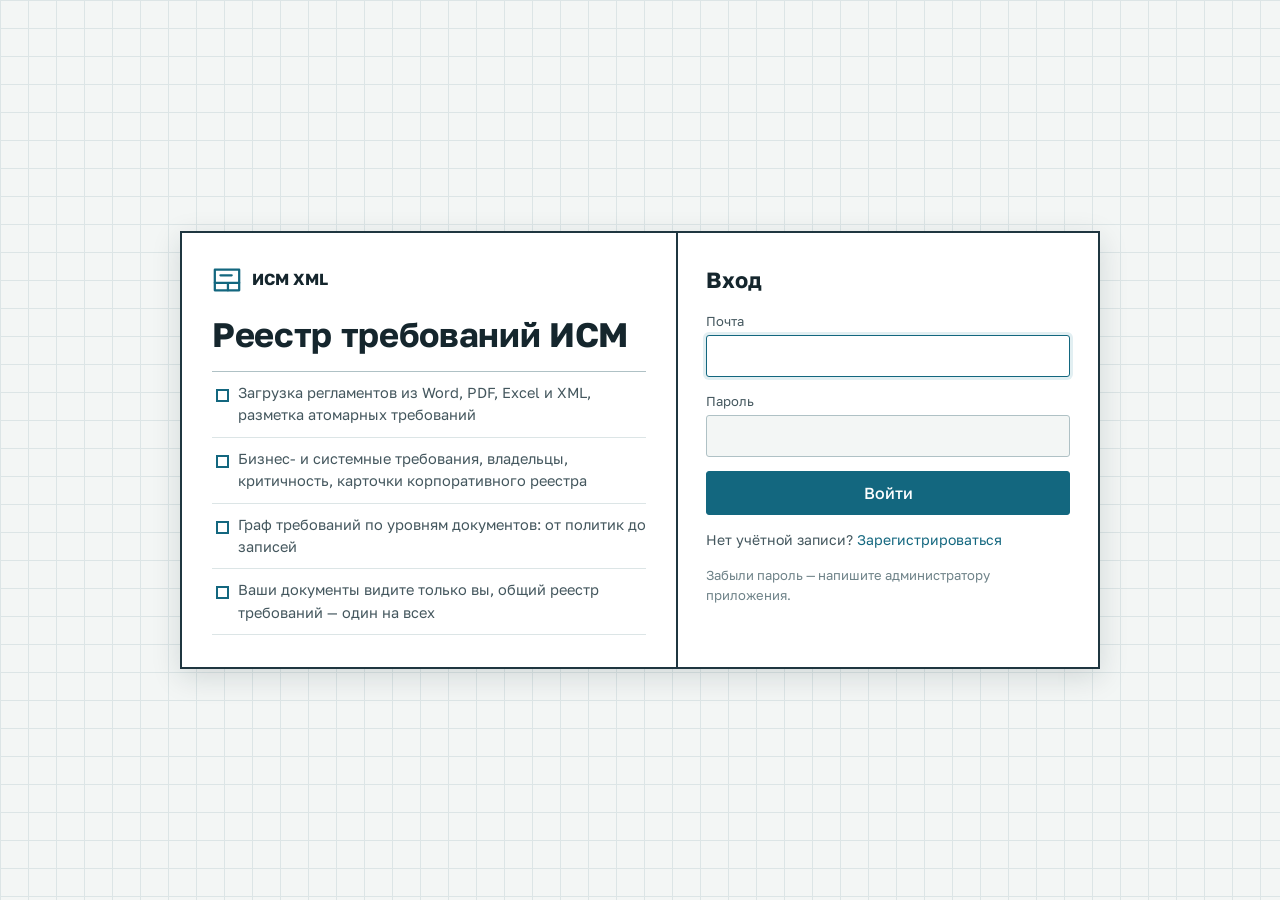
==== commit 7cb7eca2: "Схемы и рисунки из Word и PDF, обновление разметки загруженных документов - Обновление разметки: док" ====
--- a/index.html
+++ b/index.html
@@ -7,7 +7,7 @@
 <meta name="description" content="Регламенты ИСМ из Word, PDF, Excel и XML: атомарные бизнес- и системные требования, общий реестр, граф требований по уровням документов, поиск пересечений, личный кабинет, выгрузка в XML и Excel.">
 <link rel="icon" href="data:image/svg+xml,%3Csvg xmlns='http://www.w3.org/2000/svg' viewBox='0 0 32 32'%3E%3Crect x='3' y='5' width='26' height='22' fill='none' stroke='%2313677F' stroke-width='2.5'/%3E%3Cpath d='M3 19h26M17 19v8M9 11h12' stroke='%2313677F' stroke-width='2.5'/%3E%3C/svg%3E">
 <link rel="preload" href="assets/fonts/golos-text-cyrillic-400-normal.woff2" as="font" type="font/woff2" crossorigin>
-<link rel="stylesheet" href="assets/app.css">
+<link rel="stylesheet" href="assets/app.css?v=20261023b">
 </head>
 <body>
 <a class="skip" href="#main">К содержимому</a>
@@ -76,10 +76,10 @@
 <div class="drop-hint" aria-hidden="true"><div>Отпустите файлы, чтобы загрузить их</div></div>
 
 <script src="assets/config.js"></script>
-<script src="assets/store.js"></script>
-<script src="assets/cloud.js"></script>
-<script src="assets/convert.js"></script>
-<script src="assets/overlap.js"></script>
-<script src="assets/app.js"></script>
+<script src="assets/store.js?v=20261023b"></script>
+<script src="assets/cloud.js?v=20261023b"></script>
+<script src="assets/convert.js?v=20261023b"></script>
+<script src="assets/overlap.js?v=20261023b"></script>
+<script src="assets/app.js?v=20261023b"></script>
 </body>
 </html>
--- a/assets/app.css
+++ b/assets/app.css
@@ -744,7 +744,6 @@
 .auth-card .btn.wide { width: 100%; justify-content: center; height: 44px; font-size: 16px; }
 .auth-lead, .auth-hint { margin: 0; font-size: 14.5px; color: var(--ink-2); }
 .auth-hint { font-size: 13px; color: var(--ink-3); }
-.code-input { font: 600 26px var(--mono) !important; letter-spacing: .3em; text-align: center; height: 56px !important; }
 .auth-links { display: flex; flex-wrap: wrap; justify-content: space-between; gap: 8px 16px; margin: 0; font-size: 14px; color: var(--ink-2); }
 .auth-links .link-btn[disabled] { color: var(--ink-3); cursor: default; text-decoration: none; }
 .auth-msg { margin: 0; padding: 8px 10px; background: var(--ok-wash); color: var(--ok); font-size: 14px; }
@@ -851,6 +850,25 @@
 .lg-line.sug { border-top: 2px dashed var(--accent); } .lg-line.ov { border-top: 2px dotted var(--warn); } .lg-line.ref { border-top: 1px solid var(--rule); }
 .g-table td { font-size: 14px; } .g-table td div { margin-top: 3px; color: var(--ink-2); }
 
+/* Граф: вид «Сеть» */
+.nedge { stroke: var(--rule); stroke-width: 1.2; opacity: .9; }
+.nedge.dim { opacity: .12; }
+.nsec circle { fill: var(--paper); stroke: var(--ink-3); stroke-width: 1.4; cursor: grab; }
+.nsec text { font: 600 10.5px var(--mono); fill: var(--ink-3); }
+.nsec.dim { opacity: .2; }
+circle.gnode { stroke: var(--sheet); stroke-width: .8; }
+circle.gnode.linked { stroke: var(--ink); stroke-width: 1.8; }
+circle.gnode.on { stroke: var(--warn); stroke-width: 3; }
+.ndoc circle { fill: var(--sheet); stroke: var(--accent); stroke-width: 2.5; }
+.ndoc:hover circle, .ndoc.on circle { stroke: var(--warn); stroke-width: 3.5; }
+.ndoc.excluded circle { stroke-dasharray: 5 3; }
+.ndoc.dim { opacity: .25; }
+.ndoc-type { font: 700 11.5px var(--mono); fill: var(--accent-ink); text-anchor: middle; }
+.ndoc-id, .ndoc-title { text-anchor: middle; paint-order: stroke; stroke-linejoin: round; }
+#graphSvg .ndoc-id, #graphSvg .ndoc-title { stroke: var(--sheet); stroke-width: 4px; }
+.ndoc-id { font: 650 13px var(--mono); fill: var(--ink); }
+.ndoc-title { font: 400 12px var(--font); fill: var(--ink-2); }
+
 /* Перетаскивание файлов на страницу */
 .drop-hint { position: fixed; inset: 0; z-index: 70; display: none; place-items: center; pointer-events: none; background: color-mix(in srgb, var(--accent) 12%, transparent); border: 3px dashed var(--accent); }
 .drop-hint div { background: var(--sheet); padding: 14px 22px; font-weight: 600; box-shadow: var(--shadow); border-radius: var(--radius); }
@@ -986,3 +1004,47 @@
   main { padding: 0; }
   body { background: #fff; }
 }
+
+/* ---------- Общий реестр из базы данных ---------- */
+.sd-table { max-width: 1120px; margin: 0 0 16px; background: var(--sheet); border: 1px solid var(--rule); }
+.sd-row { display: grid; grid-template-columns: minmax(0, 1fr) 92px 170px 92px; gap: 4px 14px; align-items: baseline; width: 100%; padding: 8px 14px; border: 0; border-top: 1px solid var(--rule-soft); background: none; font: inherit; color: inherit; text-align: left; }
+.sd-row.sd-head { border-top: 0; font-size: 12.5px; color: var(--ink-3); padding-top: 7px; padding-bottom: 7px; }
+button.sd-row { cursor: pointer; }
+button.sd-row:hover { background: var(--accent-wash); }
+.sd-row.on { background: var(--accent-wash); box-shadow: inset 3px 0 0 var(--accent); }
+.sd-doc { min-width: 0; }
+.sd-doc b { font-family: var(--mono); font-size: 13px; font-weight: 600; }
+.sd-n { font-variant-numeric: tabular-nums; font-weight: 600; }
+.dc-reg { font-size: 12.5px; margin: 4px 0 0; }
+@media (max-width: 720px) {
+  .sd-row { grid-template-columns: minmax(0, 1fr) auto; }
+  .sd-who, .sd-at, .sd-head span:nth-child(n+3) { display: none; }
+}
+.empty .link-btn { font-size: inherit; }
+
+/* ---------- Схемы Visio и просмотрщик рисунков ---------- */
+.src-doc { color: var(--src-docx); }
+.src-vsdx { color: #3955A3; }
+@media (prefers-color-scheme: dark) { :root:not([data-theme="light"]) .src-vsdx { color: #9DB2F0; } }
+:root[data-theme="dark"] .src-vsdx { color: #9DB2F0; }
+figure img { cursor: zoom-in; }
+figure.diagram img { max-height: 560px; width: auto; max-width: 100%; }
+figure.diagram figcaption { margin-top: 6px; font-size: 13px; color: var(--ink-3); }
+figure img:focus-visible { outline: 2px solid var(--accent); outline-offset: 2px; }
+body.viewer-open { overflow: hidden; }
+.viewer { position: fixed; inset: 0; z-index: 90; display: flex; flex-direction: column; background: rgba(14, 24, 28, .86); }
+.viewer[hidden] { display: none; }
+.vw-bar { display: flex; flex-wrap: wrap; align-items: center; gap: 8px 14px; padding: 10px 16px; background: var(--sheet); border-bottom: 2px solid var(--frame); }
+.vw-title { flex: 1 1 260px; min-width: 0; overflow: hidden; text-overflow: ellipsis; white-space: nowrap; }
+.vw-nav, .vw-zoom { display: inline-flex; align-items: center; gap: 6px; }
+.vw-zoom #vwPct { min-width: 46px; text-align: center; font-variant-numeric: tabular-nums; }
+.vw-close { font-size: 18px; line-height: 1; }
+.vw-stage { flex: 1; overflow: auto; display: flex; padding: 12px; cursor: grab; touch-action: none; }
+.vw-stage.grabbing { cursor: grabbing; }
+.vw-stage img { margin: auto; background: #fff; box-shadow: 0 4px 24px rgba(0, 0, 0, .35); user-select: none; max-width: none; max-height: none; }
+@media (max-width: 640px) {
+  .vw-bar { padding: 8px 10px; gap: 6px 10px; }
+  .vw-title { flex: 1 1 calc(100% - 60px); order: 1; }
+  .vw-close { order: 2; }
+  .vw-nav, .vw-zoom, .vw-bar > a { order: 3; }
+}
